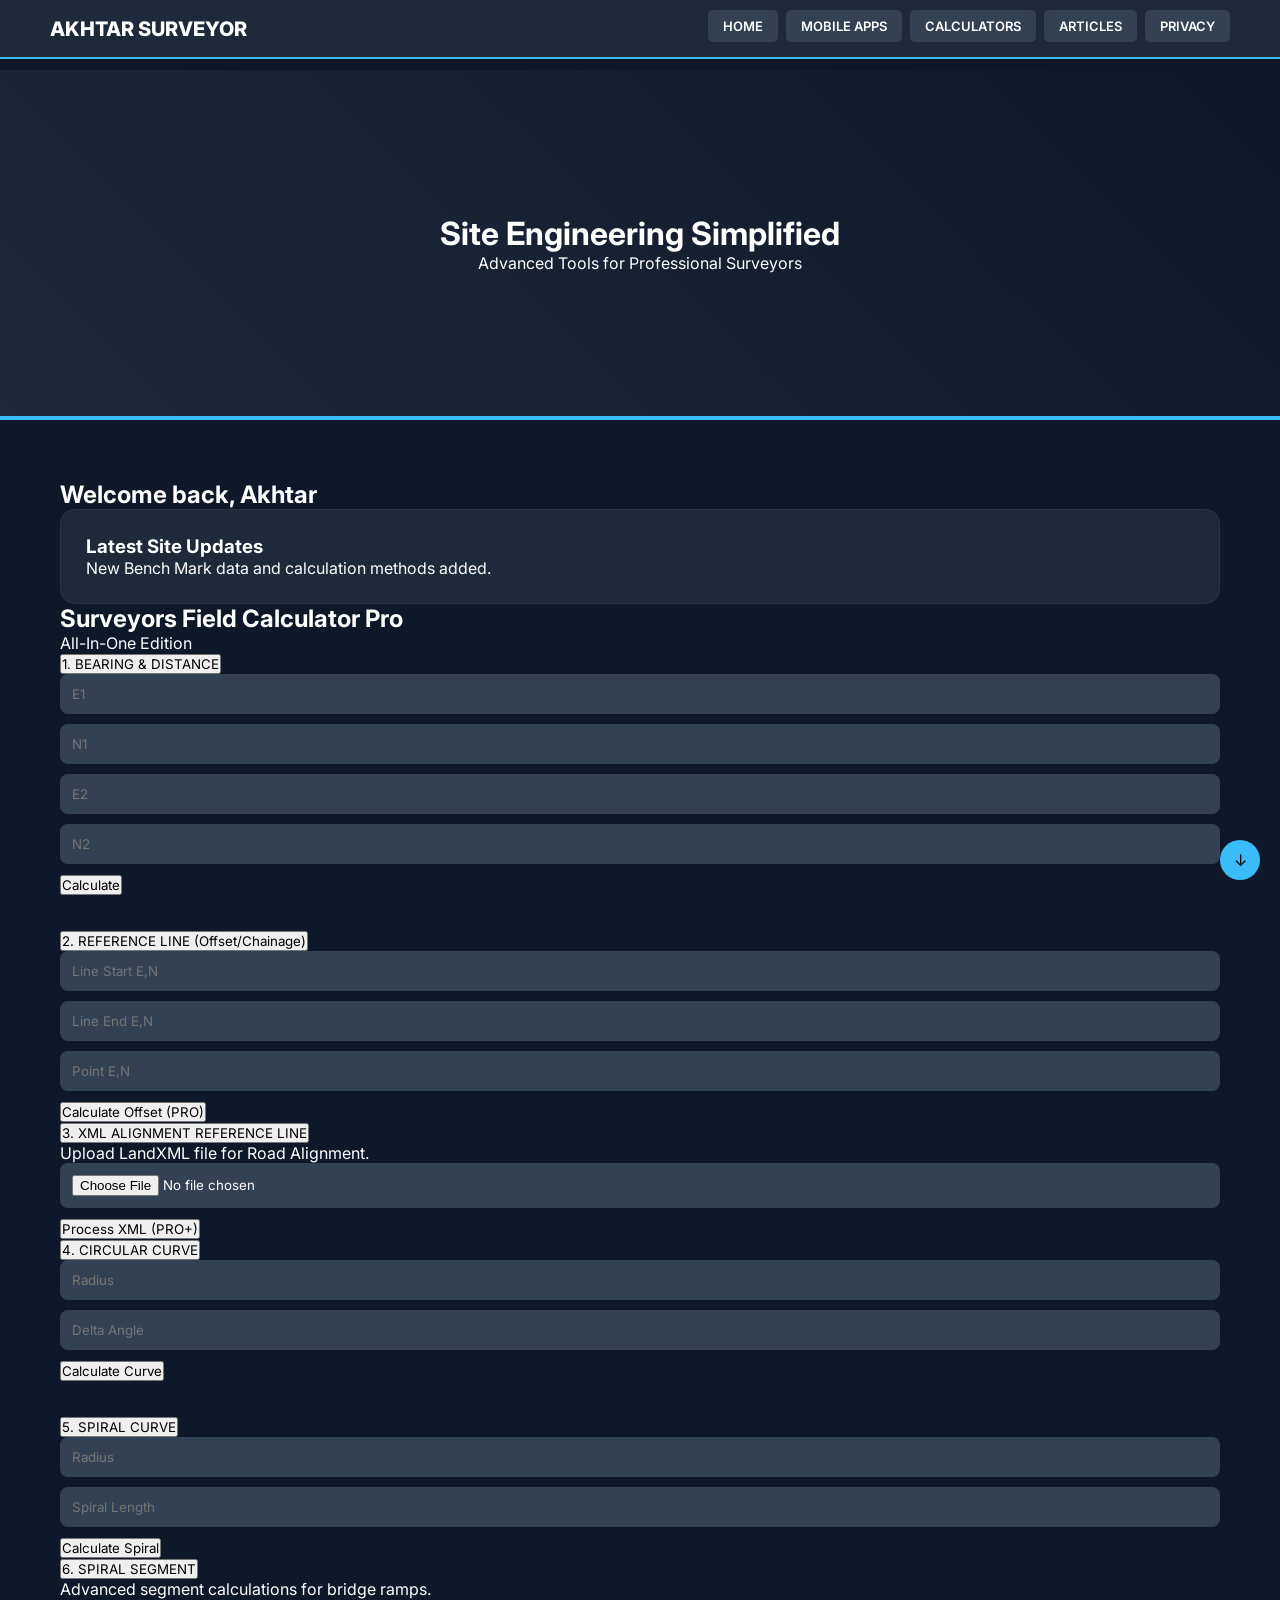
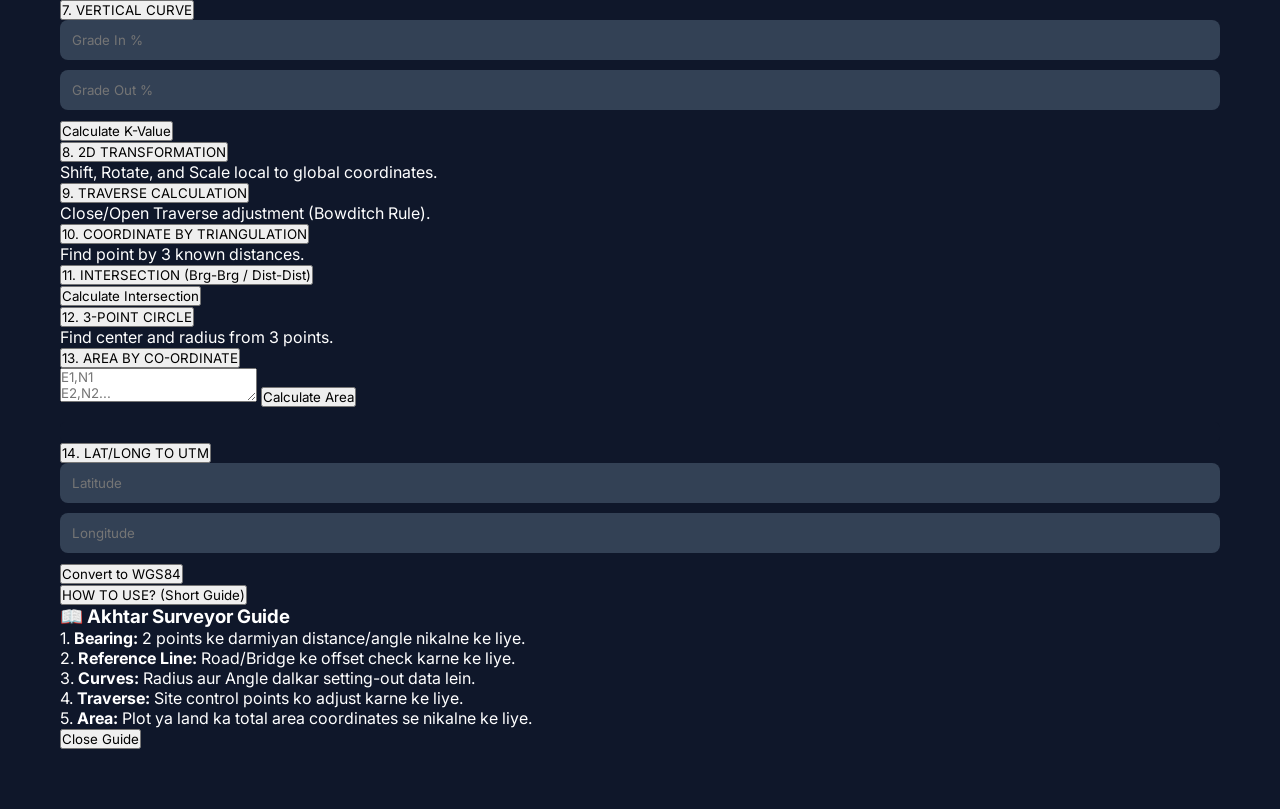
==== index.html @ a1548471 "Update index.html" ====
<!DOCTYPE html>
<html lang="en">
<head>
    <meta charset="UTF-8">
    <meta name="viewport" content="width=device-width, initial-scale=1.0">
    <title>Akhtar Surveyor | Professional Engineering Portal</title>
    <link href="https://fonts.googleapis.com/css2?family=Inter:wght@400;600;800&display=swap" rel="stylesheet">
    <!-- CSS File Link -->
    <link rel="stylesheet" href="style.css">
</head>
<body>

    <header>
        <div class="nav-container">
            <div class="logo">AKHTAR <span>SURVEYOR</span></div>
            <nav>
                <ul class="nav-links">
                    <li><a href="#" onclick="show('home')">HOME</a></li>
                    <li><a href="#" onclick="show('apps')">MOBILE APPS</a></li>
                    <li><a href="#" onclick="show('tools')">CALCULATORS</a></li>
                    <li><a href="#" onclick="show('articles')">ARTICLES</a></li>
                    
                    <li><a href="#" onclick="show('privacy')">PRIVACY</a></li>
                </ul>
            </nav>
            <script>
  atOptions = {
    'key' : 'fa085f009e658d4fed5c43ee4051065b',
    'format' : 'iframe',
    'height' : 250,
    'width' : 300,
    'params' : {}
  };
</script>
<script src="https://www.highperformanceformat.com/fa085f009e658d4fed5c43ee4051065b/invoke.js"></script>


            
        </div>
    </header>

    <!-- TRENDING SLIDER -->
    <div class="hero-slider">
        <div class="slider-content">
            <h1>Site Engineering Simplified</h1>
            <p>Advanced Tools for Professional Surveyors</p>
            <!-- [IDHAR TRENDING ITEMS DALO] -->
        </div>
    </div>

    <div class="container">
        <!-- HOME SECTION -->
        <section id="home" class="section active">
            <div class="title-block"><h2>Welcome back, Akhtar</h2></div>
            <div class="grid">
                <div class="card">
                    <h3>Latest Site Updates</h3>
                    <p>New Bench Mark data and calculation methods added.</p>
                </div>
            </div>
        </section>

        <!-- APPS SECTION -->
        <section id="apps" class="section">
            <div class="title-block"><h2>Professional Android Apps</h2></div>
            <div class="grid">
                <div class="card" style="text-align: center;">
                    <h3>Surveyor Pro App</h3>
                    <p>Offline calculations for site work.</p>
                    <a href="YOUR_APK_LINK_HERE" class="btn btn-download">Download APK v1.0</a>
                </div>
            </div>
        </section>

        <!-- TOOLS SECTION -->
        
        <section id="tools" class="section">
            <div class="title-block"><h2>Calculators</h2></div>
            <div class="grid">
                <div class="card">
                    <h3>RL Calculator</h3>
                    <input type="number" id="bm_input" placeholder="Enter BM RL">
                    <input type="number" id="bs_input" placeholder="Enter BS">
                    <input type="number" id="fs_input" placeholder="Enter FS">
                    <button class="btn btn-primary" onclick="calcRL()">Calculate Now</button>
                    <div id="rl_result" class="result-box"></div>
                </div>
            </div>
        </section>

        <!-- ARTICLES SECTION -->
<div class="mega-survey-pro">
    <div class="pro-header">
        <h2><i class="fas fa-calculator"></i> Surveyors Field Calculator Pro</h2>
        <span class="pro-badge">All-In-One Edition</span>
    </div>

    <!-- 1. BEARING & DISTANCE -->
    <div class="tool-section">
        <button class="accordion">1. BEARING & DISTANCE</button>
        <div class="panel">
            <div class="input-row"><input type="number" id="e1" placeholder="E1"><input type="number" id="n1" placeholder="N1"></div>
            <div class="input-row"><input type="number" id="e2" placeholder="E2"><input type="number" id="n2" placeholder="N2"></div>
            <button class="action-btn" onclick="calcBearing()">Calculate</button>
            <div id="res1" class="result-box"></div>
        </div>
    </div>

    <!-- 2. REFERENCE LINE -->
    <div class="tool-section">
        <button class="accordion">2. REFERENCE LINE (Offset/Chainage)</button>
        <div class="panel">
            <input type="number" placeholder="Line Start E,N"><input type="number" placeholder="Line End E,N">
            <input type="number" placeholder="Point E,N">
            <button class="action-btn pro-btn">Calculate Offset (PRO)</button>
        </div>
    </div>

    <!-- 3. XML ALIGNMENT -->
    <div class="tool-section">
        <button class="accordion">3. XML ALIGNMENT REFERENCE LINE</button>
        <div class="panel">
            <p>Upload LandXML file for Road Alignment.</p>
            <input type="file" accept=".xml">
            <button class="action-btn pro-btn">Process XML (PRO+)</button>
        </div>
    </div>

    <!-- 4. CIRCULAR CURVE -->
    <div class="tool-section">
        <button class="accordion">4. CIRCULAR CURVE</button>
        <div class="panel">
            <input type="number" id="cc_r" placeholder="Radius">
            <input type="number" id="cc_a" placeholder="Delta Angle">
            <button class="action-btn" onclick="calcCircular()">Calculate Curve</button>
            <div id="res4" class="result-box"></div>
        </div>
    </div>

    <!-- 5. SPIRAL CURVE -->
    <div class="tool-section">
        <button class="accordion">5. SPIRAL CURVE</button>
        <div class="panel">
            <input type="number" placeholder="Radius"><input type="number" placeholder="Spiral Length">
            <button class="action-btn pro-btn">Calculate Spiral</button>
        </div>
    </div>

    <!-- 6. SPIRAL SEGMENT -->
    <div class="tool-section">
        <button class="accordion">6. SPIRAL SEGMENT</button>
        <div class="panel"><p>Advanced segment calculations for bridge ramps.</p></div>
    </div>

    <!-- 7. VERTICAL CURVE -->
    <div class="tool-section">
        <button class="accordion">7. VERTICAL CURVE</button>
        <div class="panel">
            <input type="number" placeholder="Grade In %"><input type="number" placeholder="Grade Out %">
            <button class="action-btn" onclick="alert('Vertical profile active')">Calculate K-Value</button>
        </div>
    </div>

    <!-- 8. 2D TRANSFORMATION -->
    <div class="tool-section">
        <button class="accordion">8. 2D TRANSFORMATION</button>
        <div class="panel"><p>Shift, Rotate, and Scale local to global coordinates.</p></div>
    </div>

    <!-- 9. TRAVERSE CALCULATION -->
    <div class="tool-section">
        <button class="accordion">9. TRAVERSE CALCULATION</button>
        <div class="panel"><p>Close/Open Traverse adjustment (Bowditch Rule).</p></div>
    </div>

    <!-- 10. COORDINATE BY TRIANGULATION -->
    <div class="tool-section">
        <button class="accordion">10. COORDINATE BY TRIANGULATION</button>
        <div class="panel"><p>Find point by 3 known distances.</p></div>
    </div>

    <!-- 11. INTERSECTION -->
    <div class="tool-section">
        <button class="accordion">11. INTERSECTION (Brg-Brg / Dist-Dist)</button>
        <div class="panel"><button class="action-btn">Calculate Intersection</button></div>
    </div>

    <!-- 12. 3POINT CIRCLE -->
    <div class="tool-section">
        <button class="accordion">12. 3-POINT CIRCLE</button>
        <div class="panel"><p>Find center and radius from 3 points.</p></div>
    </div>

    <!-- 13. AREA BY CO-ORDINATE -->
    <div class="tool-section">
        <button class="accordion">13. AREA BY CO-ORDINATE</button>
        <div class="panel">
            <textarea id="areaInput" placeholder="E1,N1&#10;E2,N2..."></textarea>
            <button class="action-btn" onclick="calcArea()">Calculate Area</button>
            <div id="res13" class="result-box"></div>
        </div>
    </div>

    <!-- 14. LAT/LONG TO UTM -->
    <div class="tool-section">
        <button class="accordion">14. LAT/LONG TO UTM</button>
        <div class="panel">
            <input type="number" placeholder="Latitude"><input type="number" placeholder="Longitude">
            <button class="action-btn">Convert to WGS84</button>
        </div>
    </div>

    <!-- HOW TO USE BUTTON -->
    <button class="how-to-use-btn" onclick="toggleHelp()"><i class="fas fa-book"></i> HOW TO USE? (Short Guide)</button>
    
    <div id="helpModal" class="modal">
        <div class="modal-content">
            <h3>📖 Akhtar Surveyor Guide</h3>
            <p>1. <b>Bearing:</b> 2 points ke darmiyan distance/angle nikalne ke liye.<br>
               2. <b>Reference Line:</b> Road/Bridge ke offset check karne ke liye.<br>
               3. <b>Curves:</b> Radius aur Angle dalkar setting-out data lein.<br>
               4. <b>Traverse:</b> Site control points ko adjust karne ke liye.<br>
               5. <b>Area:</b> Plot ya land ka total area coordinates se nikalne ke liye.</p>
            <button class="close-btn" onclick="toggleHelp()">Close Guide</button>
        </div>
    </div>
</div>
        
        <section id="articles" class="section">
            <div class="title-block"><h2>Engineering Articles</h2></div>
            <article class="article-content">
                <h3>[ARTICLE TITLE IDHAR LIKHO]</h3>
                <img src="site-image.jpg" class="article-image" alt="Surveying">
                <p>Aapka technical article yahan shuru hota hai...</p>
            </article>
        </section>

        <!-- PRIVACY SECTION -->
        <section id="privacy" class="section">
            <div class="title-block"><h2>Privacy & Terms</h2></div>
            <div class="card"><p>Hamari privacy policy aur terms...</p></div>
        </section>
    </div>

    <div class="scroll-down" onclick="window.scrollTo({top: document.body.scrollHeight, behavior: 'smooth'})">↓</div>

    <!-- JavaScript File Link -->
    <script src="script.js"></script>
</body>
</html>
---- style.css ----
:root {
    --primary: #38bdf8;
    --bg-dark: #0f172a;
    --card-bg: #1e293b;
    --accent: #22c55e;
}

* { margin: 0; padding: 0; box-sizing: border-box; font-family: 'Inter', sans-serif; }
body { background-color: var(--bg-dark); color: white; overflow-x: hidden; }

/* --- IS HISSE KO DELETE KARKE NAYA DALEN --- */
header {
    background: #1e293b;
    position: fixed;
    top: 0;
    width: 100%;
    z-index: 1000;
    border-bottom: 2px solid var(--primary);
}

.nav-container {
    max-width: 1200px;
    margin: auto;
    padding: 10px;
    display: flex;  
    flex-direction: column;
    align-items: center;
}

.logo {
    font-size: 20px;
    font-weight: 800;
    margin-bottom: 10px;
}

.nav-links {
    display: flex;flex-wrap: wrap;
    list-style: none;
    gap: 8px;
    overflow-x: auto;
    width: 100%;
    padding-bottom: 5px;
    justify-content: flex-start;
    -webkit-overflow-scrolling: touch;
}

.nav-links::-webkit-scrollbar {
    display: none;
}

.nav-links li {
    flex-shrink: 0;
}

.nav-links a {
    color: white;
    text-decoration: none;
    font-size: 13px;
    font-weight: 600;
    background: #334155;
    padding: 8px 15px;
    border-radius: 5px;
    display: block;
    white-space: nowrap;
}

@media (min-width: 768px) {
    .nav-container {
        flex-direction: row;
        justify-content: space-between;
    }
    .logo {
        margin-bottom: 0;
    }
    .nav-links {
        width: auto;
        justify-content: flex-end;
    }
}

.hero-slider {
    margin-top: 70px; height: 350px; background: linear-gradient(45deg, #1e293b, #0f172a);
    display: flex; align-items: center; justify-content: center; text-align: center;
    border-bottom: 4px solid var(--primary);
}

.container { max-width: 1200px; margin: 40px auto; padding: 20px; }
.section { display: none; animation: fadeIn 0.4s ease; }
.section.active { display: block; }
@keyframes fadeIn { from { opacity: 0; } to { opacity: 1; } }

.grid { display: grid; grid-template-columns: repeat(auto-fit, minmax(300px, 1fr)); gap: 20px; }
.card { background: var(--card-bg); border-radius: 15px; padding: 25px; border: 1px solid rgba(255,255,255,0.05); }

input { width: 100%; padding: 12px; margin-bottom: 10px; border-radius: 8px; border: none; background: #334155; color: white; }
.btn { display: inline-block; padding: 12px 25px; border-radius: 8px; text-decoration: none; font-weight: 600; cursor: pointer; width: 100%; border: none; }
.btn-primary { background: var(--primary); color: #0f172a; }
.btn-download { background: var(--accent); color: white; }

.article-content { background: var(--card-bg); padding: 20px; border-radius: 15px; }
.article-image { width: 100%; border-radius: 10px; margin: 15px 0; }
.result-box { margin-top: 15px; padding: 10px; background: #0f172a; border-radius: 5px; color: var(--primary); font-weight: bold; }
.scroll-down { position: fixed; bottom: 20px; right: 20px; background: var(--primary); color: black; width: 40px; height: 40px; border-radius: 50%; display: flex; align-items: center; justify-content: center; cursor: pointer; }
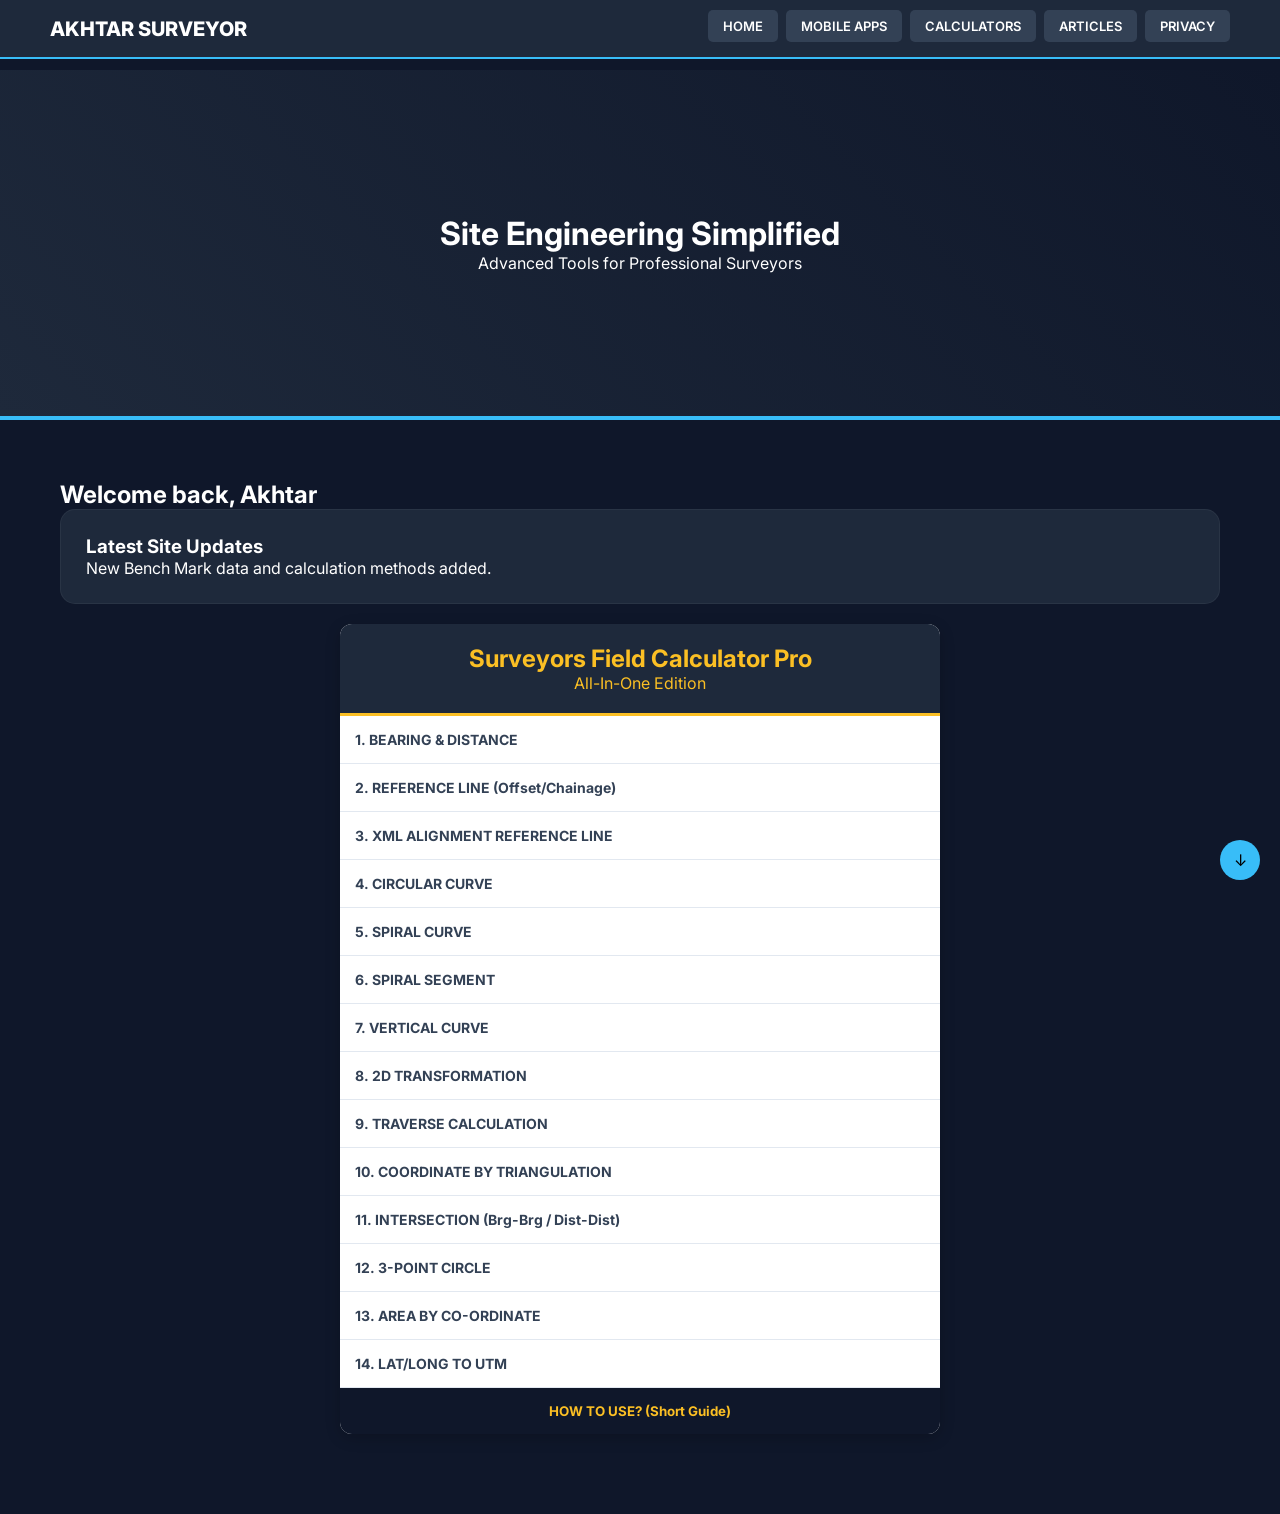
==== commit b237bc48: "Update index.html" ====
--- a/index.html
+++ b/index.html
@@ -164,33 +164,66 @@
     <!-- 8. 2D TRANSFORMATION -->
     <div class="tool-section">
         <button class="accordion">8. 2D TRANSFORMATION</button>
-        <div class="panel"><p>Shift, Rotate, and Scale local to global coordinates.</p></div>
+        <div class="panel">
+            <p style="font-size:12px; color:gray;">Shift, Rotate, and Scale local coordinates to Project Grid.</p>
+            <div class="input-row">
+                <input type="number" id="transE" placeholder="Shift Easting">
+                <input type="number" id="transN" placeholder="Shift Northing">
+            </div>
+            <button class="action-btn pro-btn" onclick="calc2DTrans()">Apply Transformation</button>
+            <div id="res8" class="result-box"></div>
+        </div>
     </div>
 
     <!-- 9. TRAVERSE CALCULATION -->
     <div class="tool-section">
         <button class="accordion">9. TRAVERSE CALCULATION</button>
-        <div class="panel"><p>Close/Open Traverse adjustment (Bowditch Rule).</p></div>
+        <div class="panel">
+            <p style="font-size:12px; color:gray;">Adjustment of Close/Open Traverse (Bowditch Method).</p>
+            <input type="number" id="linearError" placeholder="Linear Misclosure (m)">
+            <button class="action-btn pro-btn" onclick="calcTraverse()">Adjust Traverse</button>
+            <div id="res9" class="result-box"></div>
+        </div>
     </div>
 
     <!-- 10. COORDINATE BY TRIANGULATION -->
     <div class="tool-section">
         <button class="accordion">10. COORDINATE BY TRIANGULATION</button>
-        <div class="panel"><p>Find point by 3 known distances.</p></div>
+        <div class="panel">
+            <p style="font-size:12px; color:gray;">Find unknown point coordinates using 3 distances.</p>
+            <div class="input-row">
+                <input type="number" placeholder="Dist to P1">
+                <input type="number" placeholder="Dist to P2">
+            </div>
+            <button class="action-btn pro-btn" onclick="calcTriangulation()">Calculate Point</button>
+            <div id="res10" class="result-box"></div>
+        </div>
     </div>
 
     <!-- 11. INTERSECTION -->
     <div class="tool-section">
         <button class="accordion">11. INTERSECTION (Brg-Brg / Dist-Dist)</button>
-        <div class="panel"><button class="action-btn">Calculate Intersection</button></div>
-    </div>
-
-    <!-- 12. 3POINT CIRCLE -->
+        <div class="panel">
+            <p style="font-size:12px; color:gray;">Find point where two lines or distances meet.</p>
+            <select id="intMode">
+                <option value="brg">Bearing - Bearing</option>
+                <option value="dist">Distance - Distance</option>
+            </select>
+            <button class="action-btn pro-btn" onclick="calcIntersection()">Find Intersection</button>
+            <div id="res11" class="result-box"></div>
+        </div>
+    </div>
+
+    <!-- 12. 3-POINT CIRCLE -->
     <div class="tool-section">
         <button class="accordion">12. 3-POINT CIRCLE</button>
-        <div class="panel"><p>Find center and radius from 3 points.</p></div>
-    </div>
-
+        <div class="panel">
+            <p style="font-size:12px; color:gray;">Find Center and Radius using 3 known points.</p>
+            <textarea placeholder="Point 1: E,N&#10;Point 2: E,N&#10;Point 3: E,N"></textarea>
+            <button class="action-btn pro-btn" onclick="calc3PointCircle()">Get Circle Data</button>
+            <div id="res12" class="result-box"></div>
+        </div>
+    </div>
     <!-- 13. AREA BY CO-ORDINATE -->
     <div class="tool-section">
         <button class="accordion">13. AREA BY CO-ORDINATE</button>
--- a/style.css
+++ b/style.css
@@ -100,4 +100,19 @@
 .article-content { background: var(--card-bg); padding: 20px; border-radius: 15px; }
 .article-image { width: 100%; border-radius: 10px; margin: 15px 0; }
 .result-box { margin-top: 15px; padding: 10px; background: #0f172a; border-radius: 5px; color: var(--primary); font-weight: bold; }
-.scroll-down { position: fixed; bottom: 20px; right: 20px; background: var(--primary); color: black; width: 40px; height: 40px; border-radius: 50%; display: flex; align-items: center; justify-content: center; cursor: pointer; }
+.scroll-down { position: fixed; bottom: 20px; right: 20px; background: var(--primary); color: black; width: 40px; height: 40px; border-radius: 50%; display: flex; align-items: center; justify-content: center; cursor: pointer;
+             }
+
+
+.mega-survey-pro { max-width: 600px; margin: 20px auto; background: #f8fafc; border-radius: 12px; overflow: hidden; box-shadow: 0 4px 15px rgba(0,0,0,0.2); }
+.pro-header { background: #1e293b; color: #fbbf24; text-align: center; padding: 20px; border-bottom: 3px solid #fbbf24; }
+.accordion { background: #ffffff; color: #334155; cursor: pointer; padding: 15px; width: 100%; text-align: left; border: none; border-bottom: 1px solid #e2e8f0; font-weight: 700; transition: 0.3s; font-size: 14px; }
+.accordion:hover { background: #f1f5f9; color: #2563eb; }
+.panel { display: none; padding: 15px; background: white; border-bottom: 1px solid #e2e8f0; }
+.input-row { display: flex; gap: 10px; margin-bottom: 10px; }
+input, textarea { width: 100%; padding: 10px; border: 1px solid #cbd5e1; border-radius: 6px; }
+.action-btn { width: 100%; padding: 12px; background: #059669; color: white; border: none; border-radius: 6px; cursor: pointer; font-weight: bold; margin-top: 10px; }
+.pro-btn { background: #2563eb; }
+.how-to-use-btn { width: 100%; background: #0f172a; color: #fbbf24; padding: 15px; border: none; font-weight: bold; cursor: pointer; }
+.modal { display: none; position: fixed; z-index: 1000; left: 0; top: 0; width: 100%; height: 100%; background: rgba(0,0,0,0.8); }
+.modal-content { background: white; width: 85%; margin: 20% auto; padding: 20px; border-radius: 10px; line-height: 1.6; }
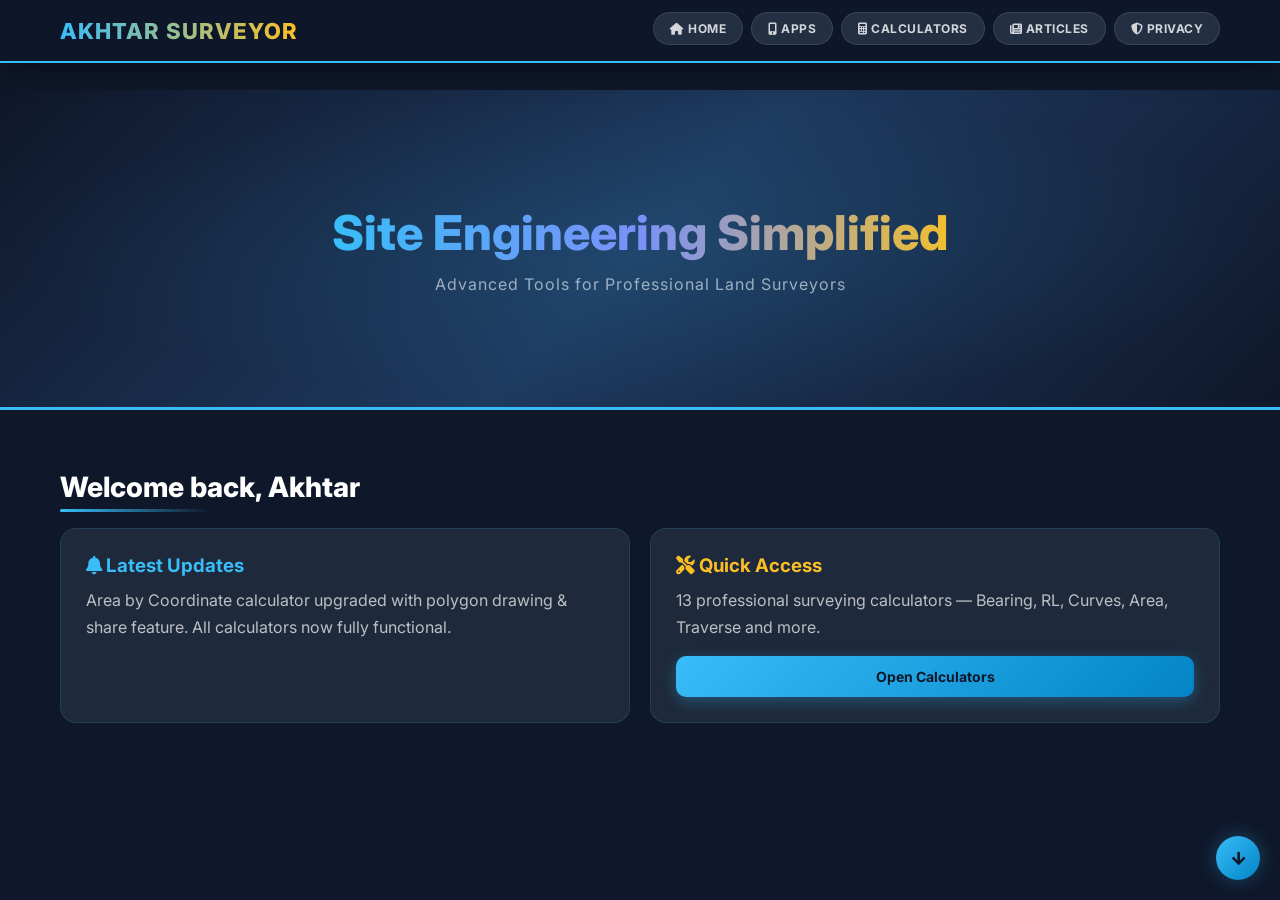
==== commit dc8ee18d: "Enhance website with professional design and advanced surveying calculators Introduce a complete red" ====
--- a/index.html
+++ b/index.html
@@ -4,58 +4,48 @@
     <meta charset="UTF-8">
     <meta name="viewport" content="width=device-width, initial-scale=1.0">
     <title>Akhtar Surveyor | Professional Engineering Portal</title>
-    <link href="https://fonts.googleapis.com/css2?family=Inter:wght@400;600;800&display=swap" rel="stylesheet">
-    <!-- CSS File Link -->
+    <link href="https://fonts.googleapis.com/css2?family=Inter:wght@400;600;700;800&display=swap" rel="stylesheet">
+    <link rel="stylesheet" href="https://cdnjs.cloudflare.com/ajax/libs/font-awesome/6.5.0/css/all.min.css">
     <link rel="stylesheet" href="style.css">
 </head>
 <body>
 
     <header>
         <div class="nav-container">
-            <div class="logo">AKHTAR <span>SURVEYOR</span></div>
+            <div class="logo">AKHTAR <span style="-webkit-text-fill-color: inherit; color: inherit;">SURVEYOR</span></div>
             <nav>
                 <ul class="nav-links">
-                    <li><a href="#" onclick="show('home')">HOME</a></li>
-                    <li><a href="#" onclick="show('apps')">MOBILE APPS</a></li>
-                    <li><a href="#" onclick="show('tools')">CALCULATORS</a></li>
-                    <li><a href="#" onclick="show('articles')">ARTICLES</a></li>
-                    
-                    <li><a href="#" onclick="show('privacy')">PRIVACY</a></li>
+                    <li><a href="#" onclick="show('home')"><i class="fas fa-home"></i> HOME</a></li>
+                    <li><a href="#" onclick="show('apps')"><i class="fas fa-mobile-alt"></i> APPS</a></li>
+                    <li><a href="#" onclick="show('tools')"><i class="fas fa-calculator"></i> CALCULATORS</a></li>
+                    <li><a href="#" onclick="show('articles')"><i class="fas fa-newspaper"></i> ARTICLES</a></li>
+                    <li><a href="#" onclick="show('privacy')"><i class="fas fa-shield-alt"></i> PRIVACY</a></li>
                 </ul>
             </nav>
-            <script>
-  atOptions = {
-    'key' : 'fa085f009e658d4fed5c43ee4051065b',
-    'format' : 'iframe',
-    'height' : 250,
-    'width' : 300,
-    'params' : {}
-  };
-</script>
-<script src="https://www.highperformanceformat.com/fa085f009e658d4fed5c43ee4051065b/invoke.js"></script>
-
-
-            
         </div>
     </header>
 
-    <!-- TRENDING SLIDER -->
     <div class="hero-slider">
         <div class="slider-content">
             <h1>Site Engineering Simplified</h1>
-            <p>Advanced Tools for Professional Surveyors</p>
-            <!-- [IDHAR TRENDING ITEMS DALO] -->
+            <p>Advanced Tools for Professional Land Surveyors</p>
         </div>
     </div>
 
     <div class="container">
+
         <!-- HOME SECTION -->
         <section id="home" class="section active">
             <div class="title-block"><h2>Welcome back, Akhtar</h2></div>
             <div class="grid">
                 <div class="card">
-                    <h3>Latest Site Updates</h3>
-                    <p>New Bench Mark data and calculation methods added.</p>
+                    <h3 style="color: var(--primary); margin-bottom: 10px;"><i class="fas fa-bell"></i> Latest Updates</h3>
+                    <p style="color: rgba(255,255,255,0.7); line-height: 1.7;">Area by Coordinate calculator upgraded with polygon drawing & share feature. All calculators now fully functional.</p>
+                </div>
+                <div class="card">
+                    <h3 style="color: var(--gold); margin-bottom: 10px;"><i class="fas fa-tools"></i> Quick Access</h3>
+                    <p style="color: rgba(255,255,255,0.7); line-height: 1.7;">13 professional surveying calculators — Bearing, RL, Curves, Area, Traverse and more.</p>
+                    <button class="btn btn-primary" style="margin-top:15px;" onclick="show('tools')">Open Calculators</button>
                 </div>
             </div>
         </section>
@@ -64,220 +54,363 @@
         <section id="apps" class="section">
             <div class="title-block"><h2>Professional Android Apps</h2></div>
             <div class="grid">
-                <div class="card" style="text-align: center;">
-                    <h3>Surveyor Pro App</h3>
-                    <p>Offline calculations for site work.</p>
-                    <a href="YOUR_APK_LINK_HERE" class="btn btn-download">Download APK v1.0</a>
+                <div class="app-card">
+                    <i class="fas fa-mobile-alt" style="font-size: 48px; color: var(--primary); margin-bottom: 15px; display: block;"></i>
+                    <h3 style="color: var(--gold); margin-bottom: 10px;">Surveyor Pro App</h3>
+                    <p style="color: rgba(255,255,255,0.6); margin-bottom: 20px;">Offline calculations for field work — no internet needed on site.</p>
+                    <a href="#" class="btn btn-download"><i class="fas fa-download"></i> Download APK v1.0</a>
+                </div>
+                <div class="app-card">
+                    <i class="fas fa-map-marked-alt" style="font-size: 48px; color: var(--accent); margin-bottom: 15px; display: block;"></i>
+                    <h3 style="color: var(--gold); margin-bottom: 10px;">Surveyor Pro v2</h3>
+                    <p style="color: rgba(255,255,255,0.6); margin-bottom: 20px;">Advanced edition with XML support and coordinate export.</p>
+                    <a href="#" class="btn btn-download"><i class="fas fa-download"></i> Download APK v2.0</a>
                 </div>
             </div>
         </section>
 
         <!-- TOOLS SECTION -->
-        
         <section id="tools" class="section">
             <div class="title-block"><h2>Calculators</h2></div>
-            <div class="grid">
+
+            <!-- RL CALCULATOR CARD -->
+            <div class="grid" style="margin-bottom: 30px;">
                 <div class="card">
-                    <h3>RL Calculator</h3>
-                    <input type="number" id="bm_input" placeholder="Enter BM RL">
-                    <input type="number" id="bs_input" placeholder="Enter BS">
-                    <input type="number" id="fs_input" placeholder="Enter FS">
-                    <button class="btn btn-primary" onclick="calcRL()">Calculate Now</button>
-                    <div id="rl_result" class="result-box"></div>
+                    <h3 style="color: var(--primary); margin-bottom: 15px;"><i class="fas fa-level-up-alt"></i> RL Calculator</h3>
+                    <p class="hint" style="font-size:12px; color:rgba(255,255,255,0.4); border-left: 2px solid var(--primary); padding-left: 8px; margin-bottom:15px;">Height of Instrument Method</p>
+                    <input type="number" id="bm_input" placeholder="Bench Mark RL (m)">
+                    <input type="number" id="bs_input" placeholder="Back Sight (BS)">
+                    <input type="number" id="fs_input" placeholder="Fore Sight (FS)">
+                    <button class="btn btn-primary" onclick="calcRL()"><i class="fas fa-calculator"></i> Calculate RL</button>
+                    <div id="rl_result" class="result-box" style="display:none;"></div>
+                </div>
+            </div>
+
+            <!-- MEGA CALCULATOR SUITE -->
+            <div class="mega-survey-pro">
+                <div class="pro-header">
+                    <h2><i class="fas fa-drafting-compass"></i> Surveyors Field Calculator Pro</h2>
+                    <div><span class="pro-badge">ALL-IN-ONE EDITION</span></div>
+                </div>
+
+                <!-- 1. BEARING & DISTANCE -->
+                <div class="tool-section">
+                    <button class="accordion">
+                        <span class="accordion-num">1</span>
+                        BEARING &amp; DISTANCE
+                        <span class="accordion-arrow">▼</span>
+                    </button>
+                    <div class="panel">
+                        <p class="hint">Do points ka bearing aur distance nikalein</p>
+                        <div class="input-row">
+                            <input type="number" id="e1" placeholder="E1 (Easting)">
+                            <input type="number" id="n1" placeholder="N1 (Northing)">
+                        </div>
+                        <div class="input-row">
+                            <input type="number" id="e2" placeholder="E2 (Easting)">
+                            <input type="number" id="n2" placeholder="N2 (Northing)">
+                        </div>
+                        <button class="action-btn" onclick="calcBearing()"><i class="fas fa-compass"></i> Calculate Bearing & Distance</button>
+                        <div id="res1" class="tool-result"></div>
+                    </div>
+                </div>
+
+                <!-- 2. REFERENCE LINE -->
+                <div class="tool-section">
+                    <button class="accordion">
+                        <span class="accordion-num">2</span>
+                        REFERENCE LINE (Offset/Chainage)
+                        <span class="accordion-arrow">▼</span>
+                    </button>
+                    <div class="panel">
+                        <p class="hint">Road ya Line se kisi point ka offset aur chainage</p>
+                        <div class="input-row">
+                            <input type="number" id="rl_e1" placeholder="Line Start E">
+                            <input type="number" id="rl_n1" placeholder="Line Start N">
+                        </div>
+                        <div class="input-row">
+                            <input type="number" id="rl_e2" placeholder="Line End E">
+                            <input type="number" id="rl_n2" placeholder="Line End N">
+                        </div>
+                        <div class="input-row">
+                            <input type="number" id="rl_pe" placeholder="Point E">
+                            <input type="number" id="rl_pn" placeholder="Point N">
+                        </div>
+                        <button class="action-btn" onclick="calcRefLine()"><i class="fas fa-ruler"></i> Calculate Offset</button>
+                        <div id="res2" class="tool-result"></div>
+                    </div>
+                </div>
+
+                <!-- 3. XML ALIGNMENT -->
+                <div class="tool-section">
+                    <button class="accordion">
+                        <span class="accordion-num">3</span>
+                        XML ALIGNMENT REFERENCE LINE
+                        <span class="accordion-arrow">▼</span>
+                    </button>
+                    <div class="panel">
+                        <p class="hint">Upload LandXML file for Road Alignment</p>
+                        <input type="file" accept=".xml" style="color: rgba(255,255,255,0.6);">
+                        <button class="action-btn pro-btn" style="margin-top:10px;"><i class="fas fa-file-code"></i> Process XML (PRO+)</button>
+                    </div>
+                </div>
+
+                <!-- 4. CIRCULAR CURVE -->
+                <div class="tool-section">
+                    <button class="accordion">
+                        <span class="accordion-num">4</span>
+                        CIRCULAR CURVE
+                        <span class="accordion-arrow">▼</span>
+                    </button>
+                    <div class="panel">
+                        <p class="hint">Radius aur Delta angle dal kar curve elements nikalein</p>
+                        <input type="number" id="cc_r" placeholder="Radius (R) in meters">
+                        <input type="number" id="cc_a" placeholder="Delta Angle (Δ) in degrees">
+                        <button class="action-btn" onclick="calcCircular()"><i class="fas fa-circle-notch"></i> Calculate Curve</button>
+                        <div id="res4" class="tool-result"></div>
+                    </div>
+                </div>
+
+                <!-- 5. SPIRAL CURVE -->
+                <div class="tool-section">
+                    <button class="accordion">
+                        <span class="accordion-num">5</span>
+                        SPIRAL CURVE
+                        <span class="accordion-arrow">▼</span>
+                    </button>
+                    <div class="panel">
+                        <p class="hint">Transition curve elements</p>
+                        <input type="number" id="sp_r" placeholder="Radius (R) in meters">
+                        <input type="number" id="sp_ls" placeholder="Spiral Length (Ls) in meters">
+                        <button class="action-btn" onclick="calcSpiral()"><i class="fas fa-wave-square"></i> Calculate Spiral</button>
+                        <div id="res5" class="tool-result"></div>
+                    </div>
+                </div>
+
+                <!-- 6. VERTICAL CURVE -->
+                <div class="tool-section">
+                    <button class="accordion">
+                        <span class="accordion-num">6</span>
+                        VERTICAL CURVE
+                        <span class="accordion-arrow">▼</span>
+                    </button>
+                    <div class="panel">
+                        <p class="hint">Grade in/out aur length dal kar K-value nikalein</p>
+                        <input type="number" id="vc_g1" placeholder="Grade In (G1) %">
+                        <input type="number" id="vc_g2" placeholder="Grade Out (G2) %">
+                        <input type="number" id="vc_l" placeholder="Curve Length (L) in meters">
+                        <button class="action-btn" onclick="calcVerticalCurve()"><i class="fas fa-chart-line"></i> Calculate K-Value</button>
+                        <div id="res6" class="tool-result"></div>
+                    </div>
+                </div>
+
+                <!-- 7. 2D TRANSFORMATION -->
+                <div class="tool-section">
+                    <button class="accordion">
+                        <span class="accordion-num">7</span>
+                        2D TRANSFORMATION
+                        <span class="accordion-arrow">▼</span>
+                    </button>
+                    <div class="panel">
+                        <p class="hint">Local coordinates ko Grid system mein convert karein</p>
+                        <div class="input-row">
+                            <input type="number" id="transE" placeholder="Shift Easting (dE)">
+                            <input type="number" id="transN" placeholder="Shift Northing (dN)">
+                        </div>
+                        <input type="number" id="transRot" placeholder="Rotation Angle (degrees)">
+                        <input type="number" id="transScale" placeholder="Scale Factor (e.g. 1.0)">
+                        <button class="action-btn" onclick="calc2DTrans()"><i class="fas fa-arrows-alt"></i> Apply Transformation</button>
+                        <div id="res7" class="tool-result"></div>
+                    </div>
+                </div>
+
+                <!-- 8. TRAVERSE CALCULATION -->
+                <div class="tool-section">
+                    <button class="accordion">
+                        <span class="accordion-num">8</span>
+                        TRAVERSE CALCULATION
+                        <span class="accordion-arrow">▼</span>
+                    </button>
+                    <div class="panel">
+                        <p class="hint">Bowditch Method se traverse adjust karein</p>
+                        <input type="number" id="trav_dist" placeholder="Total Traverse Length (m)">
+                        <input type="number" id="trav_err" placeholder="Linear Misclosure (m)">
+                        <button class="action-btn" onclick="calcTraverse()"><i class="fas fa-route"></i> Adjust Traverse</button>
+                        <div id="res8" class="tool-result"></div>
+                    </div>
+                </div>
+
+                <!-- 9. COORDINATE BY TRIANGULATION -->
+                <div class="tool-section">
+                    <button class="accordion">
+                        <span class="accordion-num">9</span>
+                        COORDINATE BY TRILATERATION
+                        <span class="accordion-arrow">▼</span>
+                    </button>
+                    <div class="panel">
+                        <p class="hint">3 known points aur distances se unknown point find karein</p>
+                        <div class="input-row">
+                            <input type="number" id="tri_e1" placeholder="P1 Easting">
+                            <input type="number" id="tri_n1" placeholder="P1 Northing">
+                        </div>
+                        <input type="number" id="tri_d1" placeholder="Distance to P1 (m)">
+                        <div class="input-row">
+                            <input type="number" id="tri_e2" placeholder="P2 Easting">
+                            <input type="number" id="tri_n2" placeholder="P2 Northing">
+                        </div>
+                        <input type="number" id="tri_d2" placeholder="Distance to P2 (m)">
+                        <button class="action-btn" onclick="calcTrilateration()"><i class="fas fa-draw-polygon"></i> Find Point</button>
+                        <div id="res9" class="tool-result"></div>
+                    </div>
+                </div>
+
+                <!-- 10. INTERSECTION -->
+                <div class="tool-section">
+                    <button class="accordion">
+                        <span class="accordion-num">10</span>
+                        INTERSECTION (Brg–Brg)
+                        <span class="accordion-arrow">▼</span>
+                    </button>
+                    <div class="panel">
+                        <p class="hint">Do known points aur bearings se intersection point nikalein</p>
+                        <div class="input-row">
+                            <input type="number" id="int_e1" placeholder="P1 Easting">
+                            <input type="number" id="int_n1" placeholder="P1 Northing">
+                        </div>
+                        <input type="number" id="int_b1" placeholder="Bearing from P1 (decimal degrees)">
+                        <div class="input-row">
+                            <input type="number" id="int_e2" placeholder="P2 Easting">
+                            <input type="number" id="int_n2" placeholder="P2 Northing">
+                        </div>
+                        <input type="number" id="int_b2" placeholder="Bearing from P2 (decimal degrees)">
+                        <button class="action-btn" onclick="calcIntersection()"><i class="fas fa-crosshairs"></i> Find Intersection</button>
+                        <div id="res10" class="tool-result"></div>
+                    </div>
+                </div>
+
+                <!-- 11. 3-POINT CIRCLE -->
+                <div class="tool-section">
+                    <button class="accordion">
+                        <span class="accordion-num">11</span>
+                        3-POINT CIRCLE
+                        <span class="accordion-arrow">▼</span>
+                    </button>
+                    <div class="panel">
+                        <p class="hint">3 known points se circle ka center aur radius nikalein</p>
+                        <div class="input-row">
+                            <input type="number" id="cir_e1" placeholder="P1 E">
+                            <input type="number" id="cir_n1" placeholder="P1 N">
+                        </div>
+                        <div class="input-row">
+                            <input type="number" id="cir_e2" placeholder="P2 E">
+                            <input type="number" id="cir_n2" placeholder="P2 N">
+                        </div>
+                        <div class="input-row">
+                            <input type="number" id="cir_e3" placeholder="P3 E">
+                            <input type="number" id="cir_n3" placeholder="P3 N">
+                        </div>
+                        <button class="action-btn" onclick="calc3PointCircle()"><i class="fas fa-circle"></i> Get Circle Data</button>
+                        <div id="res11" class="tool-result"></div>
+                    </div>
+                </div>
+
+                <!-- 12. LAT/LONG TO UTM -->
+                <div class="tool-section">
+                    <button class="accordion">
+                        <span class="accordion-num">12</span>
+                        LAT/LONG TO UTM
+                        <span class="accordion-arrow">▼</span>
+                    </button>
+                    <div class="panel">
+                        <p class="hint">WGS84 Lat/Long ko UTM mein convert karein</p>
+                        <input type="number" id="lat_val" placeholder="Latitude (e.g. 33.7294)" step="any">
+                        <input type="number" id="lon_val" placeholder="Longitude (e.g. 73.0931)" step="any">
+                        <button class="action-btn" onclick="calcLatLonToUTM()"><i class="fas fa-globe"></i> Convert to UTM</button>
+                        <div id="res12" class="tool-result"></div>
+                    </div>
+                </div>
+
+                <!-- 13. AREA BY CO-ORDINATE -->
+                <div class="tool-section">
+                    <button class="accordion">
+                        <span class="accordion-num">13</span>
+                        AREA BY CO-ORDINATE
+                        <span class="accordion-arrow">▼</span>
+                    </button>
+                    <div class="panel">
+                        <p class="hint">Har line mein E,N likhein — e.g. 100,200 (Enter daba kar agla point)</p>
+                        <textarea id="areaInput" placeholder="100,200&#10;150,250&#10;200,200&#10;150,150"></textarea>
+                        <button class="action-btn" onclick="calcArea()"><i class="fas fa-vector-square"></i> Calculate Area & Draw</button>
+
+                        <!-- Canvas Drawing -->
+                        <div class="canvas-container" id="canvasContainer">
+                            <canvas id="areaCanvas"></canvas>
+                        </div>
+
+                        <!-- Result -->
+                        <div id="res13" class="tool-result"></div>
+
+                        <!-- Share Buttons -->
+                        <div class="share-row" id="shareRow">
+                            <button class="share-btn copy" onclick="copyAreaResult()">
+                                <i class="fas fa-copy"></i> Copy Result
+                            </button>
+                            <button class="share-btn whatsapp" onclick="shareOnWhatsApp()">
+                                <i class="fab fa-whatsapp"></i> WhatsApp
+                            </button>
+                        </div>
+                    </div>
+                </div>
+
+                <!-- HOW TO USE -->
+                <button class="how-to-use-btn" onclick="toggleHelp()">
+                    <i class="fas fa-book-open"></i> HOW TO USE? (Quick Guide)
+                </button>
+
+                <div id="helpModal" class="modal">
+                    <div class="modal-content">
+                        <h3><i class="fas fa-book-open"></i> Akhtar Surveyor — Quick Guide</h3>
+                        <p>
+                            <b>1. Bearing & Distance:</b> Do points ke E,N dalein → bearing (DMS) aur distance milega.<br>
+                            <b>2. Reference Line:</b> Line start/end aur point ke E,N dalein → offset/chainage milega.<br>
+                            <b>4. Circular Curve:</b> Radius aur Delta angle dalein → T, L, E, M, LC milega.<br>
+                            <b>6. Vertical Curve:</b> Grade in/out aur length dalein → K-value milega.<br>
+                            <b>8. Traverse:</b> Total length aur misclosure dalein → accuracy ratio milega.<br>
+                            <b>13. Area:</b> Har line mein E,N likhein → polygon draw hoga + area Marla/Kanal/Acre mein milega → Share bhi kar saktey hain!
+                        </p>
+                        <button class="close-btn" onclick="toggleHelp()">Close Guide</button>
+                    </div>
                 </div>
             </div>
         </section>
 
         <!-- ARTICLES SECTION -->
-<div class="mega-survey-pro">
-    <div class="pro-header">
-        <h2><i class="fas fa-calculator"></i> Surveyors Field Calculator Pro</h2>
-        <span class="pro-badge">All-In-One Edition</span>
-    </div>
-
-    <!-- 1. BEARING & DISTANCE -->
-    <div class="tool-section">
-        <button class="accordion">1. BEARING & DISTANCE</button>
-        <div class="panel">
-            <div class="input-row"><input type="number" id="e1" placeholder="E1"><input type="number" id="n1" placeholder="N1"></div>
-            <div class="input-row"><input type="number" id="e2" placeholder="E2"><input type="number" id="n2" placeholder="N2"></div>
-            <button class="action-btn" onclick="calcBearing()">Calculate</button>
-            <div id="res1" class="result-box"></div>
-        </div>
-    </div>
-
-    <!-- 2. REFERENCE LINE -->
-    <div class="tool-section">
-        <button class="accordion">2. REFERENCE LINE (Offset/Chainage)</button>
-        <div class="panel">
-            <input type="number" placeholder="Line Start E,N"><input type="number" placeholder="Line End E,N">
-            <input type="number" placeholder="Point E,N">
-            <button class="action-btn pro-btn">Calculate Offset (PRO)</button>
-        </div>
-    </div>
-
-    <!-- 3. XML ALIGNMENT -->
-    <div class="tool-section">
-        <button class="accordion">3. XML ALIGNMENT REFERENCE LINE</button>
-        <div class="panel">
-            <p>Upload LandXML file for Road Alignment.</p>
-            <input type="file" accept=".xml">
-            <button class="action-btn pro-btn">Process XML (PRO+)</button>
-        </div>
-    </div>
-
-    <!-- 4. CIRCULAR CURVE -->
-    <div class="tool-section">
-        <button class="accordion">4. CIRCULAR CURVE</button>
-        <div class="panel">
-            <input type="number" id="cc_r" placeholder="Radius">
-            <input type="number" id="cc_a" placeholder="Delta Angle">
-            <button class="action-btn" onclick="calcCircular()">Calculate Curve</button>
-            <div id="res4" class="result-box"></div>
-        </div>
-    </div>
-
-    <!-- 5. SPIRAL CURVE -->
-    <div class="tool-section">
-        <button class="accordion">5. SPIRAL CURVE</button>
-        <div class="panel">
-            <input type="number" placeholder="Radius"><input type="number" placeholder="Spiral Length">
-            <button class="action-btn pro-btn">Calculate Spiral</button>
-        </div>
-    </div>
-
-    <!-- 6. SPIRAL SEGMENT -->
-    <div class="tool-section">
-        <button class="accordion">6. SPIRAL SEGMENT</button>
-        <div class="panel"><p>Advanced segment calculations for bridge ramps.</p></div>
-    </div>
-
-    <!-- 7. VERTICAL CURVE -->
-    <div class="tool-section">
-        <button class="accordion">7. VERTICAL CURVE</button>
-        <div class="panel">
-            <input type="number" placeholder="Grade In %"><input type="number" placeholder="Grade Out %">
-            <button class="action-btn" onclick="alert('Vertical profile active')">Calculate K-Value</button>
-        </div>
-    </div>
-
-    <!-- 8. 2D TRANSFORMATION -->
-    <div class="tool-section">
-        <button class="accordion">8. 2D TRANSFORMATION</button>
-        <div class="panel">
-            <p style="font-size:12px; color:gray;">Shift, Rotate, and Scale local coordinates to Project Grid.</p>
-            <div class="input-row">
-                <input type="number" id="transE" placeholder="Shift Easting">
-                <input type="number" id="transN" placeholder="Shift Northing">
-            </div>
-            <button class="action-btn pro-btn" onclick="calc2DTrans()">Apply Transformation</button>
-            <div id="res8" class="result-box"></div>
-        </div>
-    </div>
-
-    <!-- 9. TRAVERSE CALCULATION -->
-    <div class="tool-section">
-        <button class="accordion">9. TRAVERSE CALCULATION</button>
-        <div class="panel">
-            <p style="font-size:12px; color:gray;">Adjustment of Close/Open Traverse (Bowditch Method).</p>
-            <input type="number" id="linearError" placeholder="Linear Misclosure (m)">
-            <button class="action-btn pro-btn" onclick="calcTraverse()">Adjust Traverse</button>
-            <div id="res9" class="result-box"></div>
-        </div>
-    </div>
-
-    <!-- 10. COORDINATE BY TRIANGULATION -->
-    <div class="tool-section">
-        <button class="accordion">10. COORDINATE BY TRIANGULATION</button>
-        <div class="panel">
-            <p style="font-size:12px; color:gray;">Find unknown point coordinates using 3 distances.</p>
-            <div class="input-row">
-                <input type="number" placeholder="Dist to P1">
-                <input type="number" placeholder="Dist to P2">
-            </div>
-            <button class="action-btn pro-btn" onclick="calcTriangulation()">Calculate Point</button>
-            <div id="res10" class="result-box"></div>
-        </div>
-    </div>
-
-    <!-- 11. INTERSECTION -->
-    <div class="tool-section">
-        <button class="accordion">11. INTERSECTION (Brg-Brg / Dist-Dist)</button>
-        <div class="panel">
-            <p style="font-size:12px; color:gray;">Find point where two lines or distances meet.</p>
-            <select id="intMode">
-                <option value="brg">Bearing - Bearing</option>
-                <option value="dist">Distance - Distance</option>
-            </select>
-            <button class="action-btn pro-btn" onclick="calcIntersection()">Find Intersection</button>
-            <div id="res11" class="result-box"></div>
-        </div>
-    </div>
-
-    <!-- 12. 3-POINT CIRCLE -->
-    <div class="tool-section">
-        <button class="accordion">12. 3-POINT CIRCLE</button>
-        <div class="panel">
-            <p style="font-size:12px; color:gray;">Find Center and Radius using 3 known points.</p>
-            <textarea placeholder="Point 1: E,N&#10;Point 2: E,N&#10;Point 3: E,N"></textarea>
-            <button class="action-btn pro-btn" onclick="calc3PointCircle()">Get Circle Data</button>
-            <div id="res12" class="result-box"></div>
-        </div>
-    </div>
-    <!-- 13. AREA BY CO-ORDINATE -->
-    <div class="tool-section">
-        <button class="accordion">13. AREA BY CO-ORDINATE</button>
-        <div class="panel">
-            <textarea id="areaInput" placeholder="E1,N1&#10;E2,N2..."></textarea>
-            <button class="action-btn" onclick="calcArea()">Calculate Area</button>
-            <div id="res13" class="result-box"></div>
-        </div>
-    </div>
-
-    <!-- 14. LAT/LONG TO UTM -->
-    <div class="tool-section">
-        <button class="accordion">14. LAT/LONG TO UTM</button>
-        <div class="panel">
-            <input type="number" placeholder="Latitude"><input type="number" placeholder="Longitude">
-            <button class="action-btn">Convert to WGS84</button>
-        </div>
-    </div>
-
-    <!-- HOW TO USE BUTTON -->
-    <button class="how-to-use-btn" onclick="toggleHelp()"><i class="fas fa-book"></i> HOW TO USE? (Short Guide)</button>
-    
-    <div id="helpModal" class="modal">
-        <div class="modal-content">
-            <h3>📖 Akhtar Surveyor Guide</h3>
-            <p>1. <b>Bearing:</b> 2 points ke darmiyan distance/angle nikalne ke liye.<br>
-               2. <b>Reference Line:</b> Road/Bridge ke offset check karne ke liye.<br>
-               3. <b>Curves:</b> Radius aur Angle dalkar setting-out data lein.<br>
-               4. <b>Traverse:</b> Site control points ko adjust karne ke liye.<br>
-               5. <b>Area:</b> Plot ya land ka total area coordinates se nikalne ke liye.</p>
-            <button class="close-btn" onclick="toggleHelp()">Close Guide</button>
-        </div>
-    </div>
-</div>
-        
         <section id="articles" class="section">
             <div class="title-block"><h2>Engineering Articles</h2></div>
             <article class="article-content">
-                <h3>[ARTICLE TITLE IDHAR LIKHO]</h3>
-                <img src="site-image.jpg" class="article-image" alt="Surveying">
-                <p>Aapka technical article yahan shuru hota hai...</p>
+                <h3 style="color: var(--primary); margin-bottom: 10px;">Introduction to Land Surveying</h3>
+                <p style="color: rgba(255,255,255,0.7); line-height: 1.8;">Technical articles about professional surveying methods will be published here soon. Topics will include: Total Station operations, GPS/GNSS techniques, Coordinate Geometry, and Road Design.</p>
             </article>
         </section>
 
         <!-- PRIVACY SECTION -->
         <section id="privacy" class="section">
-            <div class="title-block"><h2>Privacy & Terms</h2></div>
-            <div class="card"><p>Hamari privacy policy aur terms...</p></div>
+            <div class="title-block"><h2>Privacy &amp; Terms</h2></div>
+            <div class="privacy-card">
+                <h3 style="color: var(--primary); margin-bottom: 12px;"><i class="fas fa-shield-alt"></i> Privacy Policy</h3>
+                <p>Yeh website purely educational purposes ke liye banai gayi hai. Hum koi personal data collect nahi karte. Sab calculations browser mein local run hoti hain — koi data server par nahi jata.</p>
+                <h3 style="color: var(--primary); margin: 20px 0 12px;"><i class="fas fa-file-contract"></i> Terms of Use</h3>
+                <p>Yahan diye gaye calculators professional guidance ke liye hain. Field work mein hamesha licensed surveyor se confirm karein. Kisi bhi nuksaan ke liye website zimmedar nahi hogi.</p>
+            </div>
         </section>
+
     </div>
 
     <div class="scroll-down" onclick="window.scrollTo({top: document.body.scrollHeight, behavior: 'smooth'})">↓</div>
 
-    <!-- JavaScript File Link -->
+    <!-- Toast Notification -->
+    <div class="toast" id="toast"></div>
+
     <script src="script.js"></script>
 </body>
 </html>
--- a/style.css
+++ b/style.css
@@ -3,116 +3,697 @@
     --bg-dark: #0f172a;
     --card-bg: #1e293b;
     --accent: #22c55e;
+    --gold: #fbbf24;
+    --danger: #ef4444;
+    --panel-bg: #0f1f35;
+    --border: rgba(56, 189, 248, 0.15);
+    --glow: 0 0 20px rgba(56, 189, 248, 0.3);
 }
 
 * { margin: 0; padding: 0; box-sizing: border-box; font-family: 'Inter', sans-serif; }
 body { background-color: var(--bg-dark); color: white; overflow-x: hidden; }
 
-/* --- IS HISSE KO DELETE KARKE NAYA DALEN --- */
+/* ── HEADER ── */
 header {
-    background: #1e293b;
+    background: rgba(15, 23, 42, 0.95);
+    backdrop-filter: blur(12px);
     position: fixed;
     top: 0;
     width: 100%;
     z-index: 1000;
     border-bottom: 2px solid var(--primary);
+    box-shadow: 0 4px 30px rgba(0,0,0,0.5);
 }
 
 .nav-container {
     max-width: 1200px;
     margin: auto;
-    padding: 10px;
-    display: flex;  
+    padding: 12px 20px;
+    display: flex;
     flex-direction: column;
     align-items: center;
 }
 
 .logo {
-    font-size: 20px;
-    font-weight: 800;
+    font-size: 22px;
+    font-weight: 800;
+    letter-spacing: 1px;
     margin-bottom: 10px;
+    background: linear-gradient(90deg, var(--primary), var(--gold));
+    -webkit-background-clip: text;
+    -webkit-text-fill-color: transparent;
 }
 
 .nav-links {
-    display: flex;flex-wrap: wrap;
+    display: flex;
+    flex-wrap: wrap;
     list-style: none;
     gap: 8px;
     overflow-x: auto;
     width: 100%;
-    padding-bottom: 5px;
-    justify-content: flex-start;
+    padding-bottom: 4px;
+    justify-content: center;
     -webkit-overflow-scrolling: touch;
 }
 
-.nav-links::-webkit-scrollbar {
+.nav-links::-webkit-scrollbar { display: none; }
+.nav-links li { flex-shrink: 0; }
+
+.nav-links a {
+    color: rgba(255,255,255,0.8);
+    text-decoration: none;
+    font-size: 12px;
+    font-weight: 700;
+    background: rgba(51, 65, 85, 0.6);
+    padding: 8px 16px;
+    border-radius: 25px;
+    display: block;
+    white-space: nowrap;
+    border: 1px solid rgba(255,255,255,0.1);
+    transition: all 0.3s ease;
+    letter-spacing: 0.5px;
+}
+
+.nav-links a:hover {
+    background: var(--primary);
+    color: #0f172a;
+    box-shadow: var(--glow);
+    transform: translateY(-2px);
+}
+
+@media (min-width: 768px) {
+    .nav-container { flex-direction: row; justify-content: space-between; }
+    .logo { margin-bottom: 0; }
+    .nav-links { width: auto; justify-content: flex-end; }
+}
+
+/* ── HERO ── */
+.hero-slider {
+    margin-top: 90px;
+    height: 320px;
+    background: linear-gradient(135deg, #0f172a 0%, #1e3a5f 50%, #0f172a 100%);
+    display: flex;
+    align-items: center;
+    justify-content: center;
+    text-align: center;
+    border-bottom: 3px solid var(--primary);
+    position: relative;
+    overflow: hidden;
+}
+
+.hero-slider::before {
+    content: '';
+    position: absolute;
+    inset: 0;
+    background: radial-gradient(ellipse at center, rgba(56,189,248,0.1) 0%, transparent 70%);
+    animation: pulse-glow 4s ease-in-out infinite;
+}
+
+@keyframes pulse-glow {
+    0%, 100% { opacity: 0.5; }
+    50% { opacity: 1; }
+}
+
+.slider-content h1 {
+    font-size: clamp(24px, 5vw, 48px);
+    font-weight: 800;
+    background: linear-gradient(90deg, var(--primary), #818cf8, var(--gold));
+    -webkit-background-clip: text;
+    -webkit-text-fill-color: transparent;
+    animation: shimmer 3s linear infinite;
+}
+
+@keyframes shimmer {
+    0% { background-position: -200% center; }
+    100% { background-position: 200% center; }
+}
+
+.slider-content p {
+    color: rgba(255,255,255,0.6);
+    font-size: 16px;
+    margin-top: 12px;
+    letter-spacing: 1px;
+}
+
+/* ── LAYOUT ── */
+.container { max-width: 1200px; margin: 40px auto; padding: 20px; }
+.section { display: none; animation: fadeSlideIn 0.4s ease; }
+.section.active { display: block; }
+
+@keyframes fadeSlideIn {
+    from { opacity: 0; transform: translateY(20px); }
+    to { opacity: 1; transform: translateY(0); }
+}
+
+.grid { display: grid; grid-template-columns: repeat(auto-fit, minmax(300px, 1fr)); gap: 20px; }
+
+.card {
+    background: var(--card-bg);
+    border-radius: 16px;
+    padding: 25px;
+    border: 1px solid var(--border);
+    transition: transform 0.3s, box-shadow 0.3s;
+}
+
+.card:hover {
+    transform: translateY(-4px);
+    box-shadow: var(--glow);
+}
+
+.title-block h2 {
+    font-size: 28px;
+    font-weight: 800;
+    margin-bottom: 24px;
+    position: relative;
+    display: inline-block;
+}
+
+.title-block h2::after {
+    content: '';
+    position: absolute;
+    bottom: -8px;
+    left: 0;
+    width: 50%;
+    height: 3px;
+    background: linear-gradient(90deg, var(--primary), transparent);
+    border-radius: 2px;
+}
+
+/* ── INPUTS ── */
+input[type="number"], input[type="text"], textarea, select {
+    width: 100%;
+    padding: 12px 15px;
+    margin-bottom: 10px;
+    border-radius: 10px;
+    border: 1px solid rgba(56, 189, 248, 0.2);
+    background: rgba(15, 23, 42, 0.8);
+    color: white;
+    font-size: 14px;
+    transition: border 0.3s, box-shadow 0.3s;
+    outline: none;
+}
+
+input[type="number"]:focus,
+input[type="text"]:focus,
+textarea:focus,
+select:focus {
+    border-color: var(--primary);
+    box-shadow: 0 0 0 3px rgba(56, 189, 248, 0.15);
+}
+
+textarea { resize: vertical; min-height: 100px; }
+select { cursor: pointer; }
+
+.btn {
+    display: inline-block;
+    padding: 12px 25px;
+    border-radius: 10px;
+    text-decoration: none;
+    font-weight: 700;
+    cursor: pointer;
+    width: 100%;
+    border: none;
+    font-size: 14px;
+    transition: all 0.3s ease;
+}
+
+.btn-primary {
+    background: linear-gradient(135deg, var(--primary), #0284c7);
+    color: #0f172a;
+    box-shadow: 0 4px 15px rgba(56, 189, 248, 0.3);
+}
+
+.btn-primary:hover {
+    transform: translateY(-2px);
+    box-shadow: 0 8px 25px rgba(56, 189, 248, 0.5);
+}
+
+.btn-download {
+    background: linear-gradient(135deg, var(--accent), #16a34a);
+    color: white;
+}
+
+.result-box {
+    margin-top: 15px;
+    padding: 15px;
+    background: rgba(15, 23, 42, 0.9);
+    border-radius: 10px;
+    color: var(--primary);
+    font-weight: 600;
+    border-left: 3px solid var(--primary);
+    line-height: 1.8;
+    animation: fadeSlideIn 0.3s ease;
+}
+
+.article-content { background: var(--card-bg); padding: 25px; border-radius: 16px; }
+.article-image { width: 100%; border-radius: 12px; margin: 15px 0; }
+
+.scroll-down {
+    position: fixed;
+    bottom: 20px;
+    right: 20px;
+    background: linear-gradient(135deg, var(--primary), #0284c7);
+    color: #0f172a;
+    width: 44px;
+    height: 44px;
+    border-radius: 50%;
+    display: flex;
+    align-items: center;
+    justify-content: center;
+    cursor: pointer;
+    box-shadow: var(--glow);
+    font-size: 18px;
+    font-weight: 900;
+    transition: transform 0.3s;
+    z-index: 999;
+}
+
+.scroll-down:hover { transform: scale(1.1); }
+
+/* ── MEGA SURVEY PRO (DARK) ── */
+.mega-survey-pro {
+    max-width: 680px;
+    margin: 20px auto;
+    background: #111827;
+    border-radius: 16px;
+    overflow: hidden;
+    box-shadow: 0 8px 40px rgba(0,0,0,0.6);
+    border: 1px solid var(--border);
+}
+
+.pro-header {
+    background: linear-gradient(135deg, #1e293b, #0f2040);
+    color: var(--gold);
+    text-align: center;
+    padding: 22px;
+    border-bottom: 2px solid var(--gold);
+}
+
+.pro-header h2 {
+    font-size: 18px;
+    font-weight: 800;
+    letter-spacing: 0.5px;
+}
+
+.pro-badge {
+    display: inline-block;
+    background: var(--gold);
+    color: #0f172a;
+    font-size: 11px;
+    font-weight: 800;
+    padding: 3px 10px;
+    border-radius: 20px;
+    margin-top: 6px;
+    letter-spacing: 1px;
+}
+
+/* ── ACCORDION ── */
+.accordion {
+    background: #1a2640;
+    color: rgba(255,255,255,0.85);
+    cursor: pointer;
+    padding: 15px 18px;
+    width: 100%;
+    text-align: left;
+    border: none;
+    border-bottom: 1px solid rgba(255,255,255,0.05);
+    font-weight: 700;
+    font-size: 13px;
+    transition: all 0.3s;
+    display: flex;
+    align-items: center;
+    gap: 10px;
+    letter-spacing: 0.3px;
+}
+
+.accordion:hover {
+    background: #1e3459;
+    color: var(--primary);
+    padding-left: 24px;
+}
+
+.accordion.active {
+    background: linear-gradient(135deg, #1e3459, #0f2040);
+    color: var(--primary);
+    border-left: 3px solid var(--primary);
+}
+
+.accordion-num {
+    background: rgba(56, 189, 248, 0.15);
+    color: var(--primary);
+    width: 26px;
+    height: 26px;
+    border-radius: 50%;
+    display: inline-flex;
+    align-items: center;
+    justify-content: center;
+    font-size: 11px;
+    font-weight: 800;
+    flex-shrink: 0;
+}
+
+.accordion-arrow {
+    margin-left: auto;
+    transition: transform 0.3s;
+    font-size: 12px;
+    opacity: 0.6;
+}
+
+.accordion.active .accordion-arrow { transform: rotate(180deg); }
+
+/* ── PANEL ── */
+.panel {
     display: none;
-}
-
-.nav-links li {
-    flex-shrink: 0;
-}
-
-.nav-links a {
+    padding: 18px;
+    background: #0d1b2e;
+    border-bottom: 1px solid rgba(255,255,255,0.05);
+    animation: fadeSlideIn 0.3s ease;
+}
+
+.panel p.hint {
+    font-size: 12px;
+    color: rgba(255,255,255,0.4);
+    margin-bottom: 12px;
+    border-left: 2px solid var(--primary);
+    padding-left: 8px;
+}
+
+.input-row { display: flex; gap: 10px; margin-bottom: 0; }
+.input-row input { flex: 1; }
+
+/* ── BUTTONS ── */
+.action-btn {
+    width: 100%;
+    padding: 13px;
+    background: linear-gradient(135deg, var(--accent), #16a34a);
     color: white;
-    text-decoration: none;
+    border: none;
+    border-radius: 10px;
+    cursor: pointer;
+    font-weight: 800;
+    font-size: 13px;
+    margin-top: 12px;
+    letter-spacing: 0.5px;
+    transition: all 0.3s;
+    box-shadow: 0 4px 15px rgba(34, 197, 94, 0.25);
+}
+
+.action-btn:hover {
+    transform: translateY(-2px);
+    box-shadow: 0 8px 25px rgba(34, 197, 94, 0.4);
+}
+
+.action-btn:active { transform: scale(0.98); }
+
+.pro-btn {
+    background: linear-gradient(135deg, #3b82f6, #1d4ed8);
+    box-shadow: 0 4px 15px rgba(59, 130, 246, 0.25);
+}
+
+.pro-btn:hover { box-shadow: 0 8px 25px rgba(59, 130, 246, 0.4); }
+
+/* ── RESULT BOX (inside panel) ── */
+.tool-result {
+    margin-top: 14px;
+    padding: 14px 16px;
+    background: rgba(15, 23, 42, 0.95);
+    border-radius: 10px;
+    color: #a5f3fc;
     font-size: 13px;
     font-weight: 600;
-    background: #334155;
-    padding: 8px 15px;
-    border-radius: 5px;
+    line-height: 2;
+    border: 1px solid rgba(56, 189, 248, 0.2);
+    display: none;
+}
+
+.tool-result.show {
     display: block;
-    white-space: nowrap;
-}
-
-@media (min-width: 768px) {
-    .nav-container {
-        flex-direction: row;
-        justify-content: space-between;
-    }
-    .logo {
-        margin-bottom: 0;
-    }
-    .nav-links {
-        width: auto;
-        justify-content: flex-end;
-    }
-}
-
-.hero-slider {
-    margin-top: 70px; height: 350px; background: linear-gradient(45deg, #1e293b, #0f172a);
-    display: flex; align-items: center; justify-content: center; text-align: center;
-    border-bottom: 4px solid var(--primary);
-}
-
-.container { max-width: 1200px; margin: 40px auto; padding: 20px; }
-.section { display: none; animation: fadeIn 0.4s ease; }
-.section.active { display: block; }
-@keyframes fadeIn { from { opacity: 0; } to { opacity: 1; } }
-
-.grid { display: grid; grid-template-columns: repeat(auto-fit, minmax(300px, 1fr)); gap: 20px; }
-.card { background: var(--card-bg); border-radius: 15px; padding: 25px; border: 1px solid rgba(255,255,255,0.05); }
-
-input { width: 100%; padding: 12px; margin-bottom: 10px; border-radius: 8px; border: none; background: #334155; color: white; }
-.btn { display: inline-block; padding: 12px 25px; border-radius: 8px; text-decoration: none; font-weight: 600; cursor: pointer; width: 100%; border: none; }
-.btn-primary { background: var(--primary); color: #0f172a; }
-.btn-download { background: var(--accent); color: white; }
-
-.article-content { background: var(--card-bg); padding: 20px; border-radius: 15px; }
-.article-image { width: 100%; border-radius: 10px; margin: 15px 0; }
-.result-box { margin-top: 15px; padding: 10px; background: #0f172a; border-radius: 5px; color: var(--primary); font-weight: bold; }
-.scroll-down { position: fixed; bottom: 20px; right: 20px; background: var(--primary); color: black; width: 40px; height: 40px; border-radius: 50%; display: flex; align-items: center; justify-content: center; cursor: pointer;
-             }
-
-
-.mega-survey-pro { max-width: 600px; margin: 20px auto; background: #f8fafc; border-radius: 12px; overflow: hidden; box-shadow: 0 4px 15px rgba(0,0,0,0.2); }
-.pro-header { background: #1e293b; color: #fbbf24; text-align: center; padding: 20px; border-bottom: 3px solid #fbbf24; }
-.accordion { background: #ffffff; color: #334155; cursor: pointer; padding: 15px; width: 100%; text-align: left; border: none; border-bottom: 1px solid #e2e8f0; font-weight: 700; transition: 0.3s; font-size: 14px; }
-.accordion:hover { background: #f1f5f9; color: #2563eb; }
-.panel { display: none; padding: 15px; background: white; border-bottom: 1px solid #e2e8f0; }
-.input-row { display: flex; gap: 10px; margin-bottom: 10px; }
-input, textarea { width: 100%; padding: 10px; border: 1px solid #cbd5e1; border-radius: 6px; }
-.action-btn { width: 100%; padding: 12px; background: #059669; color: white; border: none; border-radius: 6px; cursor: pointer; font-weight: bold; margin-top: 10px; }
-.pro-btn { background: #2563eb; }
-.how-to-use-btn { width: 100%; background: #0f172a; color: #fbbf24; padding: 15px; border: none; font-weight: bold; cursor: pointer; }
-.modal { display: none; position: fixed; z-index: 1000; left: 0; top: 0; width: 100%; height: 100%; background: rgba(0,0,0,0.8); }
-.modal-content { background: white; width: 85%; margin: 20% auto; padding: 20px; border-radius: 10px; line-height: 1.6; }
+    animation: popIn 0.4s cubic-bezier(0.175, 0.885, 0.32, 1.275);
+}
+
+@keyframes popIn {
+    from { opacity: 0; transform: scale(0.95); }
+    to { opacity: 1; transform: scale(1); }
+}
+
+.result-row {
+    display: flex;
+    justify-content: space-between;
+    align-items: center;
+    padding: 4px 0;
+    border-bottom: 1px solid rgba(255,255,255,0.04);
+}
+
+.result-row:last-child { border-bottom: none; }
+
+.result-label {
+    color: rgba(255,255,255,0.5);
+    font-size: 12px;
+    font-weight: 600;
+}
+
+.result-value {
+    color: var(--primary);
+    font-weight: 800;
+    font-size: 13px;
+}
+
+.result-value.highlight {
+    color: var(--gold);
+    font-size: 15px;
+}
+
+.result-section-title {
+    font-size: 11px;
+    font-weight: 800;
+    letter-spacing: 1px;
+    color: var(--gold);
+    text-transform: uppercase;
+    margin: 10px 0 6px;
+}
+
+/* ── CANVAS ── */
+.canvas-container {
+    margin-top: 14px;
+    border-radius: 12px;
+    overflow: hidden;
+    border: 1px solid rgba(56, 189, 248, 0.2);
+    background: #060e1a;
+    display: none;
+}
+
+.canvas-container.show { display: block; animation: fadeSlideIn 0.5s ease; }
+
+#areaCanvas {
+    width: 100%;
+    height: auto;
+    display: block;
+}
+
+/* ── SHARE BUTTONS ── */
+.share-row {
+    display: flex;
+    gap: 8px;
+    margin-top: 10px;
+    display: none;
+}
+
+.share-row.show { display: flex; animation: fadeSlideIn 0.3s ease; }
+
+.share-btn {
+    flex: 1;
+    padding: 10px;
+    border: none;
+    border-radius: 8px;
+    font-size: 12px;
+    font-weight: 800;
+    cursor: pointer;
+    transition: all 0.3s;
+    letter-spacing: 0.5px;
+    display: flex;
+    align-items: center;
+    justify-content: center;
+    gap: 6px;
+}
+
+.share-btn:hover { transform: translateY(-2px); }
+
+.share-btn.copy {
+    background: rgba(56, 189, 248, 0.15);
+    color: var(--primary);
+    border: 1px solid rgba(56, 189, 248, 0.3);
+}
+
+.share-btn.copy:hover { background: rgba(56, 189, 248, 0.25); }
+
+.share-btn.whatsapp {
+    background: rgba(37, 211, 102, 0.15);
+    color: #25d366;
+    border: 1px solid rgba(37, 211, 102, 0.3);
+}
+
+.share-btn.whatsapp:hover { background: rgba(37, 211, 102, 0.25); }
+
+/* ── HOW TO USE ── */
+.how-to-use-btn {
+    width: 100%;
+    background: linear-gradient(135deg, #0f172a, #1e293b);
+    color: var(--gold);
+    padding: 16px;
+    border: none;
+    font-weight: 800;
+    cursor: pointer;
+    font-size: 13px;
+    letter-spacing: 0.5px;
+    transition: all 0.3s;
+    border-top: 1px solid rgba(251, 191, 36, 0.2);
+}
+
+.how-to-use-btn:hover { background: #1e293b; }
+
+/* ── MODAL ── */
+.modal {
+    display: none;
+    position: fixed;
+    z-index: 2000;
+    left: 0;
+    top: 0;
+    width: 100%;
+    height: 100%;
+    background: rgba(0, 0, 0, 0.85);
+    backdrop-filter: blur(5px);
+    animation: fadeIn 0.2s ease;
+}
+
+.modal-content {
+    background: #1e293b;
+    width: 90%;
+    max-width: 500px;
+    margin: 15% auto;
+    padding: 25px;
+    border-radius: 16px;
+    line-height: 1.8;
+    border: 1px solid var(--border);
+    box-shadow: 0 20px 60px rgba(0,0,0,0.8);
+    animation: popIn 0.3s cubic-bezier(0.175, 0.885, 0.32, 1.275);
+}
+
+.modal-content h3 {
+    color: var(--gold);
+    margin-bottom: 15px;
+    font-size: 18px;
+}
+
+.modal-content p { color: rgba(255,255,255,0.8); font-size: 14px; }
+.modal-content p b { color: var(--primary); }
+
+.close-btn {
+    display: block;
+    width: 100%;
+    margin-top: 20px;
+    padding: 12px;
+    background: linear-gradient(135deg, var(--primary), #0284c7);
+    color: #0f172a;
+    border: none;
+    border-radius: 10px;
+    font-weight: 800;
+    cursor: pointer;
+    font-size: 14px;
+    transition: all 0.3s;
+}
+
+.close-btn:hover { transform: translateY(-2px); }
+
+/* ── TOAST ── */
+.toast {
+    position: fixed;
+    bottom: 80px;
+    left: 50%;
+    transform: translateX(-50%) translateY(30px);
+    background: var(--accent);
+    color: white;
+    padding: 12px 24px;
+    border-radius: 25px;
+    font-weight: 700;
+    font-size: 13px;
+    z-index: 9999;
+    opacity: 0;
+    transition: all 0.3s ease;
+    pointer-events: none;
+}
+
+.toast.show {
+    opacity: 1;
+    transform: translateX(-50%) translateY(0);
+}
+
+/* ── SECTION 13 AREA STATS ── */
+.area-stats-grid {
+    display: grid;
+    grid-template-columns: 1fr 1fr;
+    gap: 8px;
+    margin-top: 10px;
+}
+
+.area-stat-card {
+    background: rgba(56, 189, 248, 0.06);
+    border: 1px solid rgba(56, 189, 248, 0.15);
+    border-radius: 10px;
+    padding: 10px 12px;
+    text-align: center;
+}
+
+.area-stat-card .unit {
+    font-size: 10px;
+    color: rgba(255,255,255,0.4);
+    font-weight: 600;
+    text-transform: uppercase;
+    letter-spacing: 0.5px;
+}
+
+.area-stat-card .value {
+    font-size: 16px;
+    font-weight: 800;
+    color: var(--primary);
+    margin-top: 2px;
+}
+
+.area-stat-card.gold { border-color: rgba(251, 191, 36, 0.3); }
+.area-stat-card.gold .value { color: var(--gold); }
+
+/* ── APPS SECTION ── */
+.app-card {
+    background: linear-gradient(135deg, #1e293b, #0f2040);
+    border-radius: 16px;
+    padding: 30px;
+    text-align: center;
+    border: 1px solid var(--border);
+    transition: all 0.3s;
+}
+
+.app-card:hover { transform: translateY(-5px); box-shadow: var(--glow); }
+
+/* ── PRIVACY ── */
+.privacy-card {
+    background: var(--card-bg);
+    border-radius: 16px;
+    padding: 30px;
+    border: 1px solid var(--border);
+    line-height: 1.8;
+    color: rgba(255,255,255,0.75);
+}
+
+/* ── TOOL SECTION ── */
+.tool-section { border-bottom: 1px solid rgba(255,255,255,0.04); }
+
+@keyframes fadeIn {
+    from { opacity: 0; }
+    to { opacity: 1; }
+}
+
+/* ── RESPONSIVE ── */
+@media (max-width: 480px) {
+    .area-stats-grid { grid-template-columns: 1fr 1fr; }
+    .mega-survey-pro { border-radius: 12px; margin: 10px; }
+    .modal-content { margin: 30% auto; }
+}
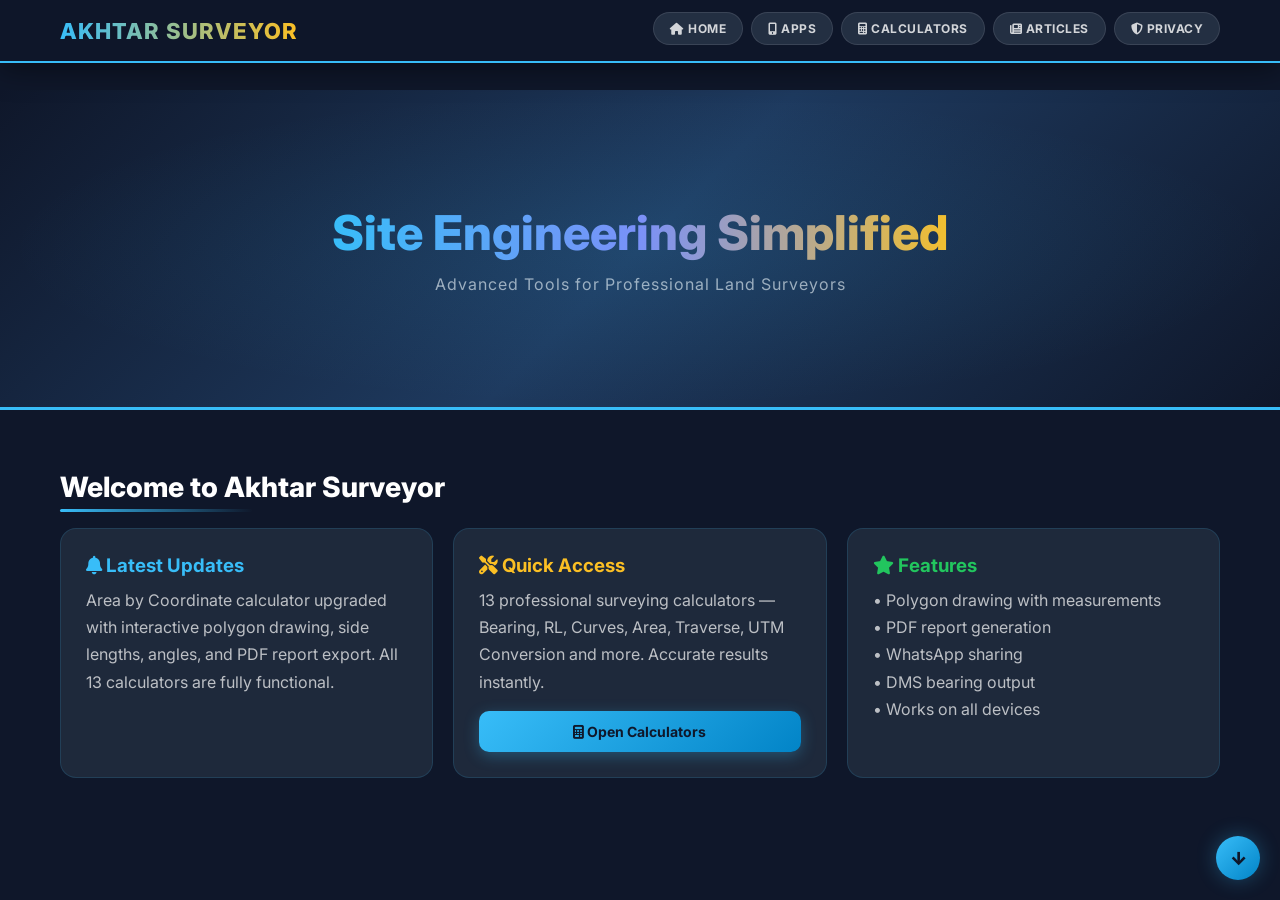
==== commit 1f052d0f: "Update website to use English and add PDF report functionality Update index.html, script.js, and sty" ====
--- a/index.html
+++ b/index.html
@@ -4,15 +4,16 @@
     <meta charset="UTF-8">
     <meta name="viewport" content="width=device-width, initial-scale=1.0">
     <title>Akhtar Surveyor | Professional Engineering Portal</title>
+    <meta name="description" content="Professional land surveying calculators — Bearing & Distance, RL, Circular Curve, Area by Coordinate, Traverse, UTM Conversion and more.">
     <link href="https://fonts.googleapis.com/css2?family=Inter:wght@400;600;700;800&display=swap" rel="stylesheet">
     <link rel="stylesheet" href="https://cdnjs.cloudflare.com/ajax/libs/font-awesome/6.5.0/css/all.min.css">
-    <link rel="stylesheet" href="style.css">
+    <link rel="stylesheet" href="style.css?v=4">
 </head>
 <body>
 
     <header>
         <div class="nav-container">
-            <div class="logo">AKHTAR <span style="-webkit-text-fill-color: inherit; color: inherit;">SURVEYOR</span></div>
+            <div class="logo">AKHTAR <span style="-webkit-text-fill-color:inherit;color:inherit;">SURVEYOR</span></div>
             <nav>
                 <ul class="nav-links">
                     <li><a href="#" onclick="show('home')"><i class="fas fa-home"></i> HOME</a></li>
@@ -36,16 +37,20 @@
 
         <!-- HOME SECTION -->
         <section id="home" class="section active">
-            <div class="title-block"><h2>Welcome back, Akhtar</h2></div>
+            <div class="title-block"><h2>Welcome to Akhtar Surveyor</h2></div>
             <div class="grid">
                 <div class="card">
-                    <h3 style="color: var(--primary); margin-bottom: 10px;"><i class="fas fa-bell"></i> Latest Updates</h3>
-                    <p style="color: rgba(255,255,255,0.7); line-height: 1.7;">Area by Coordinate calculator upgraded with polygon drawing & share feature. All calculators now fully functional.</p>
+                    <h3 style="color:var(--primary);margin-bottom:10px;"><i class="fas fa-bell"></i> Latest Updates</h3>
+                    <p style="color:rgba(255,255,255,0.7);line-height:1.7;">Area by Coordinate calculator upgraded with interactive polygon drawing, side lengths, angles, and PDF report export. All 13 calculators are fully functional.</p>
                 </div>
                 <div class="card">
-                    <h3 style="color: var(--gold); margin-bottom: 10px;"><i class="fas fa-tools"></i> Quick Access</h3>
-                    <p style="color: rgba(255,255,255,0.7); line-height: 1.7;">13 professional surveying calculators — Bearing, RL, Curves, Area, Traverse and more.</p>
-                    <button class="btn btn-primary" style="margin-top:15px;" onclick="show('tools')">Open Calculators</button>
+                    <h3 style="color:var(--gold);margin-bottom:10px;"><i class="fas fa-tools"></i> Quick Access</h3>
+                    <p style="color:rgba(255,255,255,0.7);line-height:1.7;">13 professional surveying calculators — Bearing, RL, Curves, Area, Traverse, UTM Conversion and more. Accurate results instantly.</p>
+                    <button class="btn btn-primary" style="margin-top:15px;" onclick="show('tools')"><i class="fas fa-calculator"></i> Open Calculators</button>
+                </div>
+                <div class="card">
+                    <h3 style="color:var(--accent);margin-bottom:10px;"><i class="fas fa-star"></i> Features</h3>
+                    <p style="color:rgba(255,255,255,0.7);line-height:1.7;">• Polygon drawing with measurements<br>• PDF report generation<br>• WhatsApp sharing<br>• DMS bearing output<br>• Works on all devices</p>
                 </div>
             </div>
         </section>
@@ -55,15 +60,15 @@
             <div class="title-block"><h2>Professional Android Apps</h2></div>
             <div class="grid">
                 <div class="app-card">
-                    <i class="fas fa-mobile-alt" style="font-size: 48px; color: var(--primary); margin-bottom: 15px; display: block;"></i>
-                    <h3 style="color: var(--gold); margin-bottom: 10px;">Surveyor Pro App</h3>
-                    <p style="color: rgba(255,255,255,0.6); margin-bottom: 20px;">Offline calculations for field work — no internet needed on site.</p>
+                    <i class="fas fa-mobile-alt" style="font-size:48px;color:var(--primary);margin-bottom:15px;display:block;"></i>
+                    <h3 style="color:var(--gold);margin-bottom:10px;">Surveyor Pro App</h3>
+                    <p style="color:rgba(255,255,255,0.6);margin-bottom:20px;">Complete offline surveying toolkit for field work. No internet required on site.</p>
                     <a href="#" class="btn btn-download"><i class="fas fa-download"></i> Download APK v1.0</a>
                 </div>
                 <div class="app-card">
-                    <i class="fas fa-map-marked-alt" style="font-size: 48px; color: var(--accent); margin-bottom: 15px; display: block;"></i>
-                    <h3 style="color: var(--gold); margin-bottom: 10px;">Surveyor Pro v2</h3>
-                    <p style="color: rgba(255,255,255,0.6); margin-bottom: 20px;">Advanced edition with XML support and coordinate export.</p>
+                    <i class="fas fa-map-marked-alt" style="font-size:48px;color:var(--accent);margin-bottom:15px;display:block;"></i>
+                    <h3 style="color:var(--gold);margin-bottom:10px;">Surveyor Pro v2</h3>
+                    <p style="color:rgba(255,255,255,0.6);margin-bottom:20px;">Advanced edition with LandXML support, coordinate export and alignment tools.</p>
                     <a href="#" class="btn btn-download"><i class="fas fa-download"></i> Download APK v2.0</a>
                 </div>
             </div>
@@ -71,16 +76,16 @@
 
         <!-- TOOLS SECTION -->
         <section id="tools" class="section">
-            <div class="title-block"><h2>Calculators</h2></div>
-
-            <!-- RL CALCULATOR CARD -->
-            <div class="grid" style="margin-bottom: 30px;">
+            <div class="title-block"><h2>Surveying Calculators</h2></div>
+
+            <!-- RL CALCULATOR -->
+            <div class="grid" style="margin-bottom:30px;">
                 <div class="card">
-                    <h3 style="color: var(--primary); margin-bottom: 15px;"><i class="fas fa-level-up-alt"></i> RL Calculator</h3>
-                    <p class="hint" style="font-size:12px; color:rgba(255,255,255,0.4); border-left: 2px solid var(--primary); padding-left: 8px; margin-bottom:15px;">Height of Instrument Method</p>
+                    <h3 style="color:var(--primary);margin-bottom:15px;"><i class="fas fa-level-up-alt"></i> RL Calculator</h3>
+                    <p style="font-size:12px;color:rgba(255,255,255,0.4);border-left:2px solid var(--primary);padding-left:8px;margin-bottom:15px;">Height of Instrument (HI) Method</p>
                     <input type="number" id="bm_input" placeholder="Bench Mark RL (m)">
-                    <input type="number" id="bs_input" placeholder="Back Sight (BS)">
-                    <input type="number" id="fs_input" placeholder="Fore Sight (FS)">
+                    <input type="number" id="bs_input" placeholder="Back Sight — BS (m)">
+                    <input type="number" id="fs_input" placeholder="Fore Sight — FS (m)">
                     <button class="btn btn-primary" onclick="calcRL()"><i class="fas fa-calculator"></i> Calculate RL</button>
                     <div id="rl_result" class="result-box" style="display:none;"></div>
                 </div>
@@ -98,19 +103,19 @@
                     <button class="accordion">
                         <span class="accordion-num">1</span>
                         BEARING &amp; DISTANCE
-                        <span class="accordion-arrow">▼</span>
-                    </button>
-                    <div class="panel">
-                        <p class="hint">Do points ka bearing aur distance nikalein</p>
-                        <div class="input-row">
-                            <input type="number" id="e1" placeholder="E1 (Easting)">
-                            <input type="number" id="n1" placeholder="N1 (Northing)">
-                        </div>
-                        <div class="input-row">
-                            <input type="number" id="e2" placeholder="E2 (Easting)">
-                            <input type="number" id="n2" placeholder="N2 (Northing)">
-                        </div>
-                        <button class="action-btn" onclick="calcBearing()"><i class="fas fa-compass"></i> Calculate Bearing & Distance</button>
+                        <span class="accordion-arrow">&#9660;</span>
+                    </button>
+                    <div class="panel">
+                        <p class="hint">Calculate bearing (WCB &amp; DMS) and distance between two coordinate points</p>
+                        <div class="input-row">
+                            <input type="number" id="e1" placeholder="E1 — Easting (m)">
+                            <input type="number" id="n1" placeholder="N1 — Northing (m)">
+                        </div>
+                        <div class="input-row">
+                            <input type="number" id="e2" placeholder="E2 — Easting (m)">
+                            <input type="number" id="n2" placeholder="N2 — Northing (m)">
+                        </div>
+                        <button class="action-btn" onclick="calcBearing()"><i class="fas fa-compass"></i> Calculate Bearing &amp; Distance</button>
                         <div id="res1" class="tool-result"></div>
                     </div>
                 </div>
@@ -119,24 +124,24 @@
                 <div class="tool-section">
                     <button class="accordion">
                         <span class="accordion-num">2</span>
-                        REFERENCE LINE (Offset/Chainage)
-                        <span class="accordion-arrow">▼</span>
-                    </button>
-                    <div class="panel">
-                        <p class="hint">Road ya Line se kisi point ka offset aur chainage</p>
-                        <div class="input-row">
-                            <input type="number" id="rl_e1" placeholder="Line Start E">
-                            <input type="number" id="rl_n1" placeholder="Line Start N">
-                        </div>
-                        <div class="input-row">
-                            <input type="number" id="rl_e2" placeholder="Line End E">
-                            <input type="number" id="rl_n2" placeholder="Line End N">
-                        </div>
-                        <div class="input-row">
-                            <input type="number" id="rl_pe" placeholder="Point E">
-                            <input type="number" id="rl_pn" placeholder="Point N">
-                        </div>
-                        <button class="action-btn" onclick="calcRefLine()"><i class="fas fa-ruler"></i> Calculate Offset</button>
+                        REFERENCE LINE (Offset / Chainage)
+                        <span class="accordion-arrow">&#9660;</span>
+                    </button>
+                    <div class="panel">
+                        <p class="hint">Find chainage and perpendicular offset of a point from a reference line</p>
+                        <div class="input-row">
+                            <input type="number" id="rl_e1" placeholder="Line Start E (m)">
+                            <input type="number" id="rl_n1" placeholder="Line Start N (m)">
+                        </div>
+                        <div class="input-row">
+                            <input type="number" id="rl_e2" placeholder="Line End E (m)">
+                            <input type="number" id="rl_n2" placeholder="Line End N (m)">
+                        </div>
+                        <div class="input-row">
+                            <input type="number" id="rl_pe" placeholder="Point E (m)">
+                            <input type="number" id="rl_pn" placeholder="Point N (m)">
+                        </div>
+                        <button class="action-btn" onclick="calcRefLine()"><i class="fas fa-ruler"></i> Calculate Offset &amp; Chainage</button>
                         <div id="res2" class="tool-result"></div>
                     </div>
                 </div>
@@ -146,11 +151,11 @@
                     <button class="accordion">
                         <span class="accordion-num">3</span>
                         XML ALIGNMENT REFERENCE LINE
-                        <span class="accordion-arrow">▼</span>
-                    </button>
-                    <div class="panel">
-                        <p class="hint">Upload LandXML file for Road Alignment</p>
-                        <input type="file" accept=".xml" style="color: rgba(255,255,255,0.6);">
+                        <span class="accordion-arrow">&#9660;</span>
+                    </button>
+                    <div class="panel">
+                        <p class="hint">Upload a LandXML file to process road alignment data</p>
+                        <input type="file" accept=".xml" style="color:rgba(255,255,255,0.6);">
                         <button class="action-btn pro-btn" style="margin-top:10px;"><i class="fas fa-file-code"></i> Process XML (PRO+)</button>
                     </div>
                 </div>
@@ -160,13 +165,13 @@
                     <button class="accordion">
                         <span class="accordion-num">4</span>
                         CIRCULAR CURVE
-                        <span class="accordion-arrow">▼</span>
-                    </button>
-                    <div class="panel">
-                        <p class="hint">Radius aur Delta angle dal kar curve elements nikalein</p>
-                        <input type="number" id="cc_r" placeholder="Radius (R) in meters">
-                        <input type="number" id="cc_a" placeholder="Delta Angle (Δ) in degrees">
-                        <button class="action-btn" onclick="calcCircular()"><i class="fas fa-circle-notch"></i> Calculate Curve</button>
+                        <span class="accordion-arrow">&#9660;</span>
+                    </button>
+                    <div class="panel">
+                        <p class="hint">Enter Radius and Delta angle to get all curve setting-out elements</p>
+                        <input type="number" id="cc_r" placeholder="Radius — R (meters)">
+                        <input type="number" id="cc_a" placeholder="Delta Angle — &#916; (degrees)">
+                        <button class="action-btn" onclick="calcCircular()"><i class="fas fa-circle-notch"></i> Calculate Curve Elements</button>
                         <div id="res4" class="tool-result"></div>
                     </div>
                 </div>
@@ -175,14 +180,14 @@
                 <div class="tool-section">
                     <button class="accordion">
                         <span class="accordion-num">5</span>
-                        SPIRAL CURVE
-                        <span class="accordion-arrow">▼</span>
-                    </button>
-                    <div class="panel">
-                        <p class="hint">Transition curve elements</p>
-                        <input type="number" id="sp_r" placeholder="Radius (R) in meters">
-                        <input type="number" id="sp_ls" placeholder="Spiral Length (Ls) in meters">
-                        <button class="action-btn" onclick="calcSpiral()"><i class="fas fa-wave-square"></i> Calculate Spiral</button>
+                        SPIRAL / TRANSITION CURVE
+                        <span class="accordion-arrow">&#9660;</span>
+                    </button>
+                    <div class="panel">
+                        <p class="hint">Calculate transition curve elements from Radius and Spiral Length</p>
+                        <input type="number" id="sp_r" placeholder="Radius — R (meters)">
+                        <input type="number" id="sp_ls" placeholder="Spiral Length — Ls (meters)">
+                        <button class="action-btn" onclick="calcSpiral()"><i class="fas fa-wave-square"></i> Calculate Spiral Elements</button>
                         <div id="res5" class="tool-result"></div>
                     </div>
                 </div>
@@ -192,13 +197,13 @@
                     <button class="accordion">
                         <span class="accordion-num">6</span>
                         VERTICAL CURVE
-                        <span class="accordion-arrow">▼</span>
-                    </button>
-                    <div class="panel">
-                        <p class="hint">Grade in/out aur length dal kar K-value nikalein</p>
-                        <input type="number" id="vc_g1" placeholder="Grade In (G1) %">
-                        <input type="number" id="vc_g2" placeholder="Grade Out (G2) %">
-                        <input type="number" id="vc_l" placeholder="Curve Length (L) in meters">
+                        <span class="accordion-arrow">&#9660;</span>
+                    </button>
+                    <div class="panel">
+                        <p class="hint">Enter grade in/out and curve length to calculate K-value and curve type</p>
+                        <input type="number" id="vc_g1" placeholder="Grade In — G1 (%)">
+                        <input type="number" id="vc_g2" placeholder="Grade Out — G2 (%)">
+                        <input type="number" id="vc_l" placeholder="Curve Length — L (meters)">
                         <button class="action-btn" onclick="calcVerticalCurve()"><i class="fas fa-chart-line"></i> Calculate K-Value</button>
                         <div id="res6" class="tool-result"></div>
                     </div>
@@ -208,58 +213,58 @@
                 <div class="tool-section">
                     <button class="accordion">
                         <span class="accordion-num">7</span>
-                        2D TRANSFORMATION
-                        <span class="accordion-arrow">▼</span>
-                    </button>
-                    <div class="panel">
-                        <p class="hint">Local coordinates ko Grid system mein convert karein</p>
-                        <div class="input-row">
-                            <input type="number" id="transE" placeholder="Shift Easting (dE)">
-                            <input type="number" id="transN" placeholder="Shift Northing (dN)">
+                        2D COORDINATE TRANSFORMATION
+                        <span class="accordion-arrow">&#9660;</span>
+                    </button>
+                    <div class="panel">
+                        <p class="hint">Apply translation, rotation and scaling to shift local coordinates to grid system</p>
+                        <div class="input-row">
+                            <input type="number" id="transE" placeholder="Shift Easting — dE (m)">
+                            <input type="number" id="transN" placeholder="Shift Northing — dN (m)">
                         </div>
                         <input type="number" id="transRot" placeholder="Rotation Angle (degrees)">
-                        <input type="number" id="transScale" placeholder="Scale Factor (e.g. 1.0)">
+                        <input type="number" id="transScale" placeholder="Scale Factor (e.g. 1.000000)">
                         <button class="action-btn" onclick="calc2DTrans()"><i class="fas fa-arrows-alt"></i> Apply Transformation</button>
                         <div id="res7" class="tool-result"></div>
                     </div>
                 </div>
 
-                <!-- 8. TRAVERSE CALCULATION -->
+                <!-- 8. TRAVERSE -->
                 <div class="tool-section">
                     <button class="accordion">
                         <span class="accordion-num">8</span>
                         TRAVERSE CALCULATION
-                        <span class="accordion-arrow">▼</span>
-                    </button>
-                    <div class="panel">
-                        <p class="hint">Bowditch Method se traverse adjust karein</p>
+                        <span class="accordion-arrow">&#9660;</span>
+                    </button>
+                    <div class="panel">
+                        <p class="hint">Calculate traverse accuracy ratio and survey grade using Bowditch method</p>
                         <input type="number" id="trav_dist" placeholder="Total Traverse Length (m)">
                         <input type="number" id="trav_err" placeholder="Linear Misclosure (m)">
-                        <button class="action-btn" onclick="calcTraverse()"><i class="fas fa-route"></i> Adjust Traverse</button>
+                        <button class="action-btn" onclick="calcTraverse()"><i class="fas fa-route"></i> Calculate Accuracy</button>
                         <div id="res8" class="tool-result"></div>
                     </div>
                 </div>
 
-                <!-- 9. COORDINATE BY TRIANGULATION -->
+                <!-- 9. TRILATERATION -->
                 <div class="tool-section">
                     <button class="accordion">
                         <span class="accordion-num">9</span>
                         COORDINATE BY TRILATERATION
-                        <span class="accordion-arrow">▼</span>
-                    </button>
-                    <div class="panel">
-                        <p class="hint">3 known points aur distances se unknown point find karein</p>
-                        <div class="input-row">
-                            <input type="number" id="tri_e1" placeholder="P1 Easting">
-                            <input type="number" id="tri_n1" placeholder="P1 Northing">
-                        </div>
-                        <input type="number" id="tri_d1" placeholder="Distance to P1 (m)">
-                        <div class="input-row">
-                            <input type="number" id="tri_e2" placeholder="P2 Easting">
-                            <input type="number" id="tri_n2" placeholder="P2 Northing">
-                        </div>
-                        <input type="number" id="tri_d2" placeholder="Distance to P2 (m)">
-                        <button class="action-btn" onclick="calcTrilateration()"><i class="fas fa-draw-polygon"></i> Find Point</button>
+                        <span class="accordion-arrow">&#9660;</span>
+                    </button>
+                    <div class="panel">
+                        <p class="hint">Find an unknown point coordinate using distances from two known control points</p>
+                        <div class="input-row">
+                            <input type="number" id="tri_e1" placeholder="P1 Easting (m)">
+                            <input type="number" id="tri_n1" placeholder="P1 Northing (m)">
+                        </div>
+                        <input type="number" id="tri_d1" placeholder="Distance from P1 (m)">
+                        <div class="input-row">
+                            <input type="number" id="tri_e2" placeholder="P2 Easting (m)">
+                            <input type="number" id="tri_n2" placeholder="P2 Northing (m)">
+                        </div>
+                        <input type="number" id="tri_d2" placeholder="Distance from P2 (m)">
+                        <button class="action-btn" onclick="calcTrilateration()"><i class="fas fa-draw-polygon"></i> Find Unknown Point</button>
                         <div id="res9" class="tool-result"></div>
                     </div>
                 </div>
@@ -268,22 +273,22 @@
                 <div class="tool-section">
                     <button class="accordion">
                         <span class="accordion-num">10</span>
-                        INTERSECTION (Brg–Brg)
-                        <span class="accordion-arrow">▼</span>
-                    </button>
-                    <div class="panel">
-                        <p class="hint">Do known points aur bearings se intersection point nikalein</p>
-                        <div class="input-row">
-                            <input type="number" id="int_e1" placeholder="P1 Easting">
-                            <input type="number" id="int_n1" placeholder="P1 Northing">
+                        INTERSECTION (Bearing&#8211;Bearing)
+                        <span class="accordion-arrow">&#9660;</span>
+                    </button>
+                    <div class="panel">
+                        <p class="hint">Find the intersection point of two lines defined by known points and bearings</p>
+                        <div class="input-row">
+                            <input type="number" id="int_e1" placeholder="P1 Easting (m)">
+                            <input type="number" id="int_n1" placeholder="P1 Northing (m)">
                         </div>
                         <input type="number" id="int_b1" placeholder="Bearing from P1 (decimal degrees)">
                         <div class="input-row">
-                            <input type="number" id="int_e2" placeholder="P2 Easting">
-                            <input type="number" id="int_n2" placeholder="P2 Northing">
+                            <input type="number" id="int_e2" placeholder="P2 Easting (m)">
+                            <input type="number" id="int_n2" placeholder="P2 Northing (m)">
                         </div>
                         <input type="number" id="int_b2" placeholder="Bearing from P2 (decimal degrees)">
-                        <button class="action-btn" onclick="calcIntersection()"><i class="fas fa-crosshairs"></i> Find Intersection</button>
+                        <button class="action-btn" onclick="calcIntersection()"><i class="fas fa-crosshairs"></i> Find Intersection Point</button>
                         <div id="res10" class="tool-result"></div>
                     </div>
                 </div>
@@ -293,23 +298,23 @@
                     <button class="accordion">
                         <span class="accordion-num">11</span>
                         3-POINT CIRCLE
-                        <span class="accordion-arrow">▼</span>
-                    </button>
-                    <div class="panel">
-                        <p class="hint">3 known points se circle ka center aur radius nikalein</p>
-                        <div class="input-row">
-                            <input type="number" id="cir_e1" placeholder="P1 E">
-                            <input type="number" id="cir_n1" placeholder="P1 N">
-                        </div>
-                        <div class="input-row">
-                            <input type="number" id="cir_e2" placeholder="P2 E">
-                            <input type="number" id="cir_n2" placeholder="P2 N">
-                        </div>
-                        <div class="input-row">
-                            <input type="number" id="cir_e3" placeholder="P3 E">
-                            <input type="number" id="cir_n3" placeholder="P3 N">
-                        </div>
-                        <button class="action-btn" onclick="calc3PointCircle()"><i class="fas fa-circle"></i> Get Circle Data</button>
+                        <span class="accordion-arrow">&#9660;</span>
+                    </button>
+                    <div class="panel">
+                        <p class="hint">Find the center and radius of a circle passing through three known coordinate points</p>
+                        <div class="input-row">
+                            <input type="number" id="cir_e1" placeholder="P1 Easting">
+                            <input type="number" id="cir_n1" placeholder="P1 Northing">
+                        </div>
+                        <div class="input-row">
+                            <input type="number" id="cir_e2" placeholder="P2 Easting">
+                            <input type="number" id="cir_n2" placeholder="P2 Northing">
+                        </div>
+                        <div class="input-row">
+                            <input type="number" id="cir_e3" placeholder="P3 Easting">
+                            <input type="number" id="cir_n3" placeholder="P3 Northing">
+                        </div>
+                        <button class="action-btn" onclick="calc3PointCircle()"><i class="fas fa-circle"></i> Calculate Circle Data</button>
                         <div id="res11" class="tool-result"></div>
                     </div>
                 </div>
@@ -318,11 +323,11 @@
                 <div class="tool-section">
                     <button class="accordion">
                         <span class="accordion-num">12</span>
-                        LAT/LONG TO UTM
-                        <span class="accordion-arrow">▼</span>
-                    </button>
-                    <div class="panel">
-                        <p class="hint">WGS84 Lat/Long ko UTM mein convert karein</p>
+                        LAT / LONG TO UTM
+                        <span class="accordion-arrow">&#9660;</span>
+                    </button>
+                    <div class="panel">
+                        <p class="hint">Convert WGS84 geographic coordinates (Lat/Long) to UTM Easting and Northing</p>
                         <input type="number" id="lat_val" placeholder="Latitude (e.g. 33.7294)" step="any">
                         <input type="number" id="lon_val" placeholder="Longitude (e.g. 73.0931)" step="any">
                         <button class="action-btn" onclick="calcLatLonToUTM()"><i class="fas fa-globe"></i> Convert to UTM</button>
@@ -335,28 +340,31 @@
                     <button class="accordion">
                         <span class="accordion-num">13</span>
                         AREA BY CO-ORDINATE
-                        <span class="accordion-arrow">▼</span>
-                    </button>
-                    <div class="panel">
-                        <p class="hint">Har line mein E,N likhein — e.g. 100,200 (Enter daba kar agla point)</p>
-                        <textarea id="areaInput" placeholder="100,200&#10;150,250&#10;200,200&#10;150,150"></textarea>
-                        <button class="action-btn" onclick="calcArea()"><i class="fas fa-vector-square"></i> Calculate Area & Draw</button>
+                        <span class="accordion-arrow">&#9660;</span>
+                    </button>
+                    <div class="panel">
+                        <p class="hint">Enter one coordinate per line as <strong>E,N</strong> (e.g. 100,200). Minimum 3 points required.</p>
+                        <textarea id="areaInput" placeholder="100,200&#10;150,280&#10;220,250&#10;180,150"></textarea>
+                        <button class="action-btn" onclick="calcArea()"><i class="fas fa-vector-square"></i> Calculate Area &amp; Draw Polygon</button>
 
                         <!-- Canvas Drawing -->
                         <div class="canvas-container" id="canvasContainer">
                             <canvas id="areaCanvas"></canvas>
                         </div>
 
-                        <!-- Result -->
+                        <!-- Result Box -->
                         <div id="res13" class="tool-result"></div>
 
-                        <!-- Share Buttons -->
+                        <!-- Action Buttons -->
                         <div class="share-row" id="shareRow">
+                            <button class="share-btn pdf" onclick="printAreaReport()">
+                                <i class="fas fa-file-pdf"></i> PDF Report
+                            </button>
                             <button class="share-btn copy" onclick="copyAreaResult()">
-                                <i class="fas fa-copy"></i> Copy Result
+                                <i class="fas fa-copy"></i> Copy
                             </button>
                             <button class="share-btn whatsapp" onclick="shareOnWhatsApp()">
-                                <i class="fab fa-whatsapp"></i> WhatsApp
+                                <i class="fab fa-whatsapp"></i> Share
                             </button>
                         </div>
                     </div>
@@ -371,14 +379,15 @@
                     <div class="modal-content">
                         <h3><i class="fas fa-book-open"></i> Akhtar Surveyor — Quick Guide</h3>
                         <p>
-                            <b>1. Bearing & Distance:</b> Do points ke E,N dalein → bearing (DMS) aur distance milega.<br>
-                            <b>2. Reference Line:</b> Line start/end aur point ke E,N dalein → offset/chainage milega.<br>
-                            <b>4. Circular Curve:</b> Radius aur Delta angle dalein → T, L, E, M, LC milega.<br>
-                            <b>6. Vertical Curve:</b> Grade in/out aur length dalein → K-value milega.<br>
-                            <b>8. Traverse:</b> Total length aur misclosure dalein → accuracy ratio milega.<br>
-                            <b>13. Area:</b> Har line mein E,N likhein → polygon draw hoga + area Marla/Kanal/Acre mein milega → Share bhi kar saktey hain!
+                            <b>1. Bearing &amp; Distance:</b> Enter E,N of two points — get bearing in WCB &amp; DMS format plus distance.<br>
+                            <b>2. Reference Line:</b> Enter line start/end and a point — get chainage and perpendicular offset (Left/Right).<br>
+                            <b>4. Circular Curve:</b> Enter Radius and Delta angle — get T, L, E, M, Long Chord, Degree of Curve.<br>
+                            <b>6. Vertical Curve:</b> Enter Grade in/out and curve length — get K-value and curve type.<br>
+                            <b>8. Traverse:</b> Enter total length and misclosure — get accuracy ratio and survey grade.<br>
+                            <b>12. UTM:</b> Enter Latitude and Longitude — get UTM Zone, Easting and Northing.<br>
+                            <b>13. Area:</b> Enter E,N coordinates (one per line) — get polygon drawing, side lengths, angles, area in multiple units. Export as PDF report or share on WhatsApp.
                         </p>
-                        <button class="close-btn" onclick="toggleHelp()">Close Guide</button>
+                        <button class="close-btn" onclick="toggleHelp()"><i class="fas fa-times"></i> Close Guide</button>
                     </div>
                 </div>
             </div>
@@ -388,8 +397,8 @@
         <section id="articles" class="section">
             <div class="title-block"><h2>Engineering Articles</h2></div>
             <article class="article-content">
-                <h3 style="color: var(--primary); margin-bottom: 10px;">Introduction to Land Surveying</h3>
-                <p style="color: rgba(255,255,255,0.7); line-height: 1.8;">Technical articles about professional surveying methods will be published here soon. Topics will include: Total Station operations, GPS/GNSS techniques, Coordinate Geometry, and Road Design.</p>
+                <h3 style="color:var(--primary);margin-bottom:10px;">Introduction to Land Surveying</h3>
+                <p style="color:rgba(255,255,255,0.7);line-height:1.8;">Technical articles covering professional surveying methods will be published here. Upcoming topics include: Total Station operations, GPS/GNSS techniques, Coordinate Geometry, Road Design, and Setting-Out procedures for civil engineering projects.</p>
             </article>
         </section>
 
@@ -397,20 +406,19 @@
         <section id="privacy" class="section">
             <div class="title-block"><h2>Privacy &amp; Terms</h2></div>
             <div class="privacy-card">
-                <h3 style="color: var(--primary); margin-bottom: 12px;"><i class="fas fa-shield-alt"></i> Privacy Policy</h3>
-                <p>Yeh website purely educational purposes ke liye banai gayi hai. Hum koi personal data collect nahi karte. Sab calculations browser mein local run hoti hain — koi data server par nahi jata.</p>
-                <h3 style="color: var(--primary); margin: 20px 0 12px;"><i class="fas fa-file-contract"></i> Terms of Use</h3>
-                <p>Yahan diye gaye calculators professional guidance ke liye hain. Field work mein hamesha licensed surveyor se confirm karein. Kisi bhi nuksaan ke liye website zimmedar nahi hogi.</p>
+                <h3 style="color:var(--primary);margin-bottom:12px;"><i class="fas fa-shield-alt"></i> Privacy Policy</h3>
+                <p>This website is built purely for educational and professional purposes. We do not collect any personal data. All calculations run locally in your browser — no data is sent to any server.</p>
+                <h3 style="color:var(--primary);margin:20px 0 12px;"><i class="fas fa-file-contract"></i> Terms of Use</h3>
+                <p>The calculators provided here are intended as professional reference tools. Always verify critical field measurements with a licensed surveyor. The website accepts no liability for any loss or damage resulting from the use of these tools.</p>
             </div>
         </section>
 
     </div>
 
-    <div class="scroll-down" onclick="window.scrollTo({top: document.body.scrollHeight, behavior: 'smooth'})">↓</div>
-
-    <!-- Toast Notification -->
+    <div class="scroll-down" onclick="window.scrollTo({top:document.body.scrollHeight,behavior:'smooth'})">&#8595;</div>
+
     <div class="toast" id="toast"></div>
 
-    <script src="script.js"></script>
+    <script src="script.js?v=4"></script>
 </body>
 </html>
--- a/style.css
+++ b/style.css
@@ -534,6 +534,14 @@
 
 .share-btn.whatsapp:hover { background: rgba(37, 211, 102, 0.25); }
 
+.share-btn.pdf {
+    background: rgba(239, 68, 68, 0.15);
+    color: #f87171;
+    border: 1px solid rgba(239, 68, 68, 0.3);
+}
+
+.share-btn.pdf:hover { background: rgba(239, 68, 68, 0.25); }
+
 /* ── HOW TO USE ── */
 .how-to-use-btn {
     width: 100%;
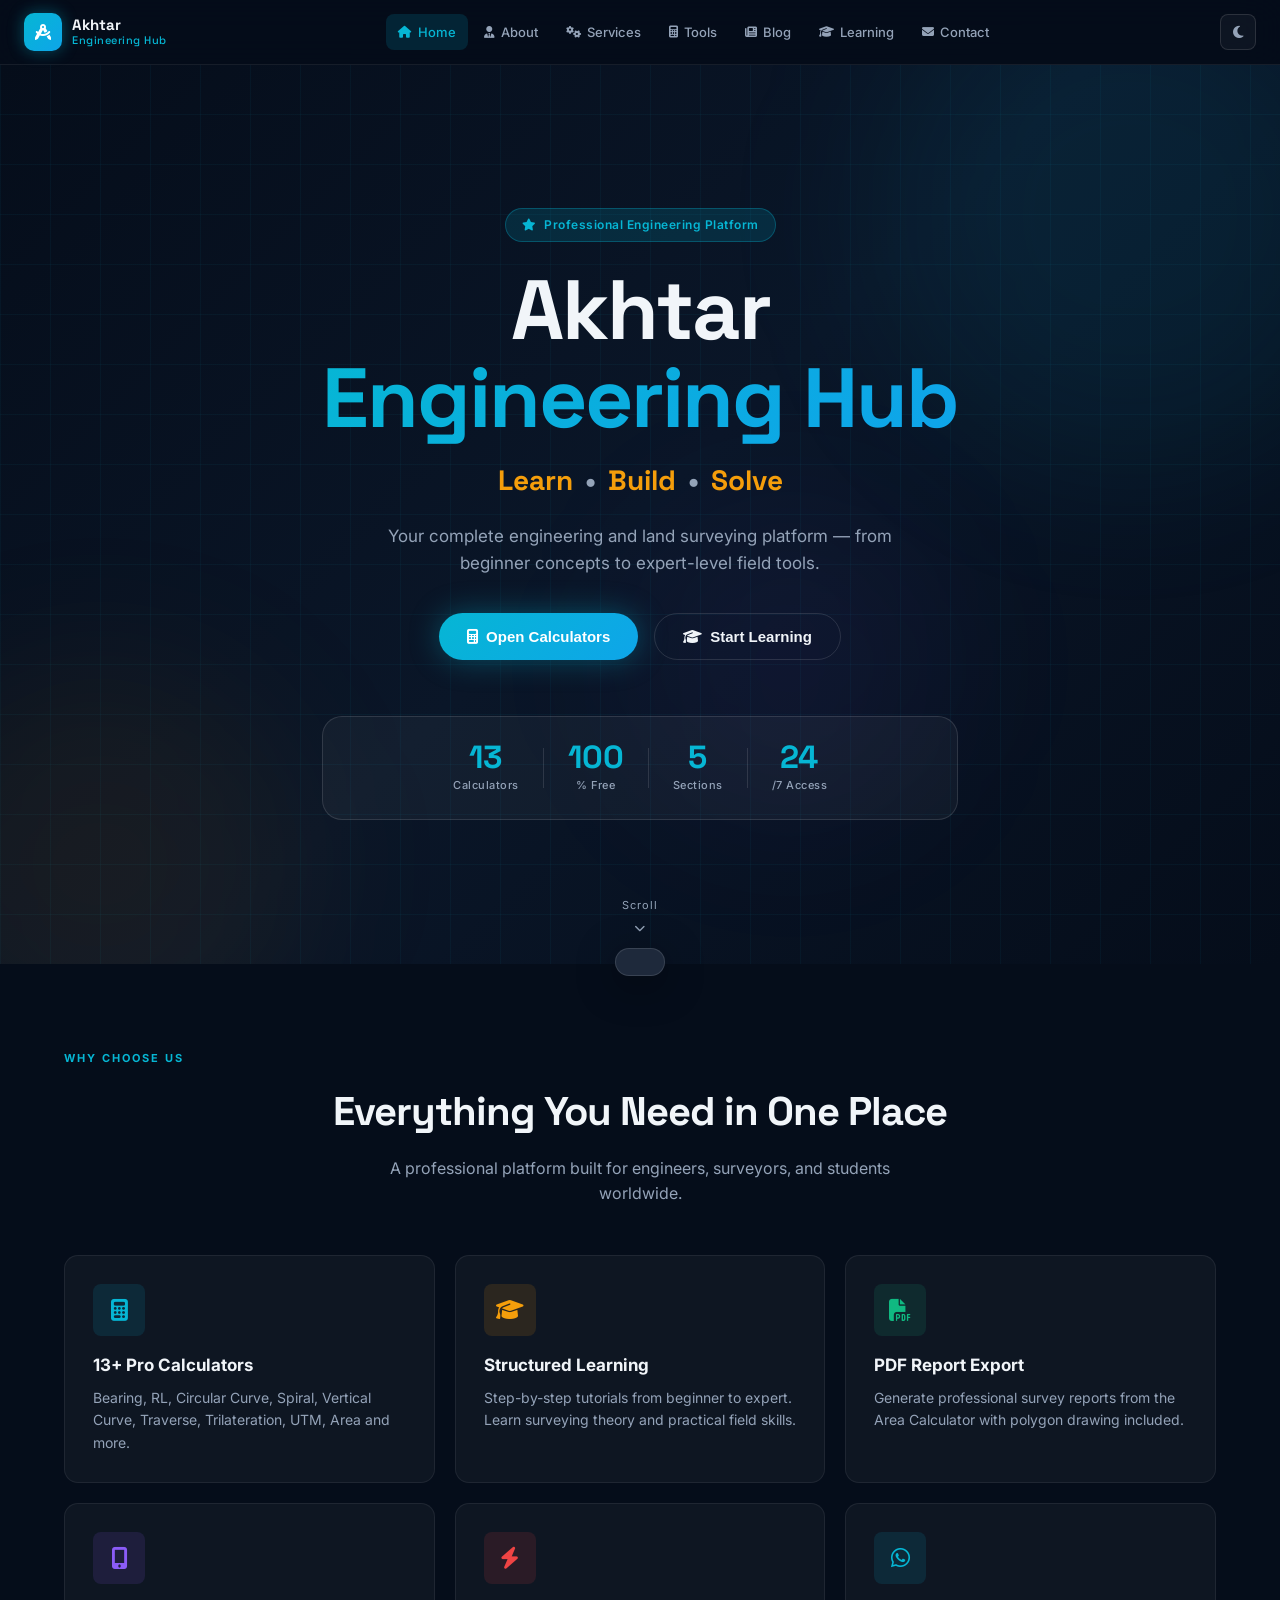
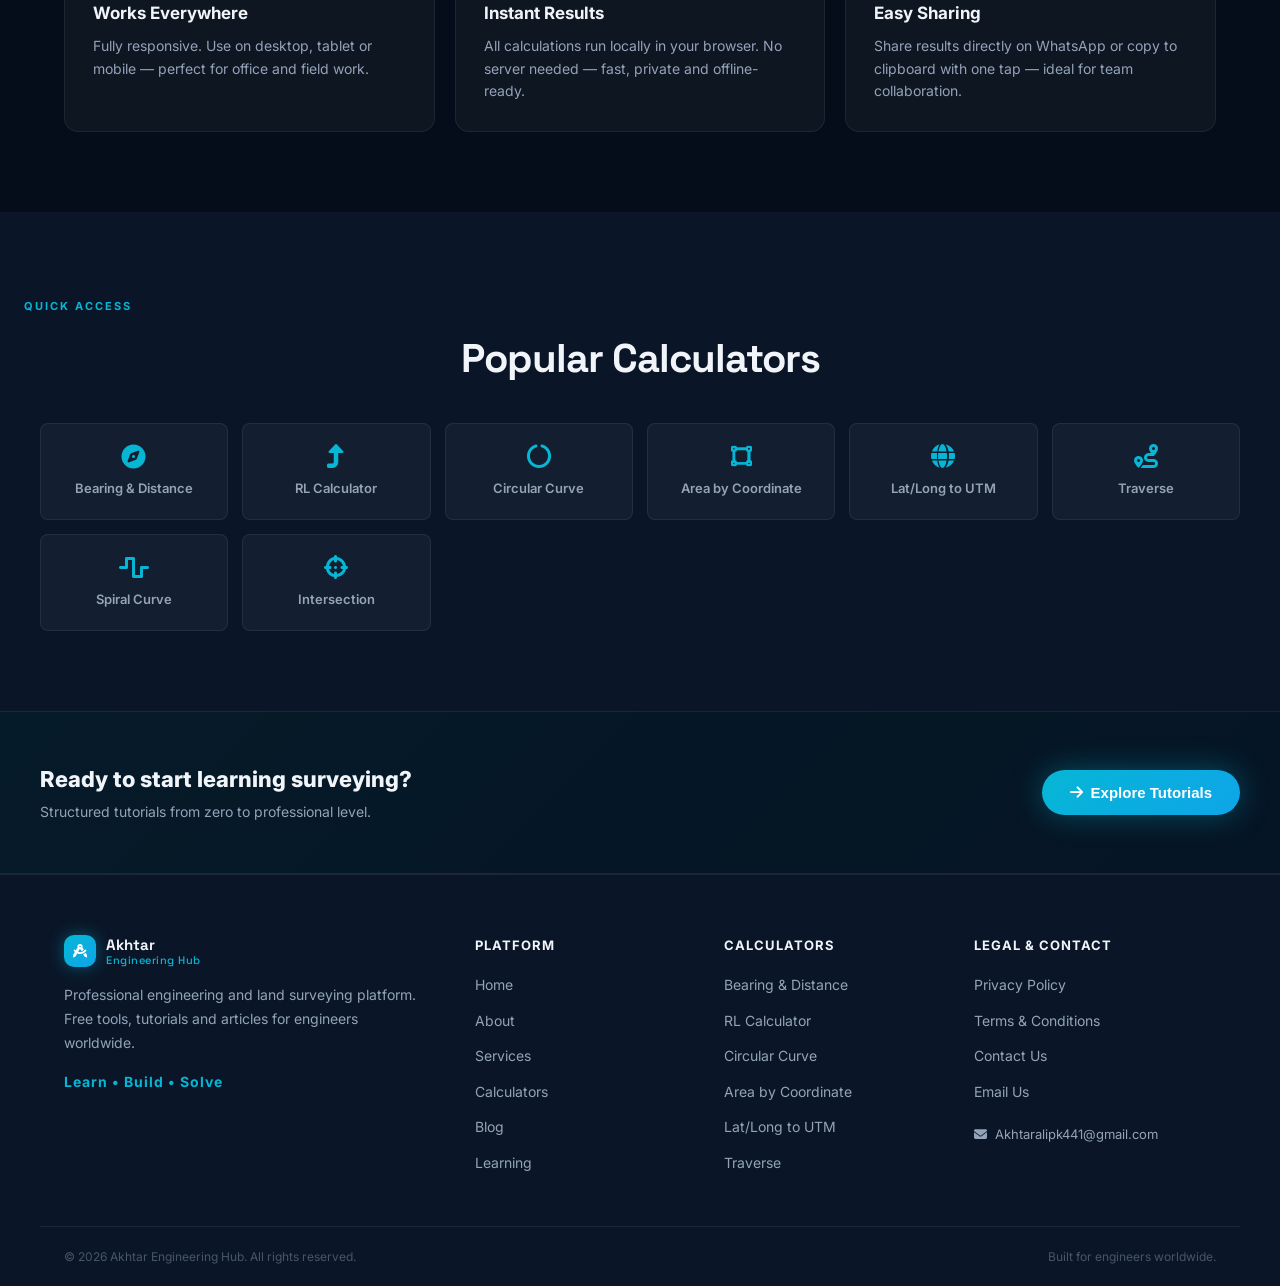
==== commit f1e23028: "Update website to reflect new brand and expand functionality Refactors index.html, robots.txt, and s" ====
--- a/index.html
+++ b/index.html
@@ -1,424 +1,860 @@
 <!DOCTYPE html>
-<html lang="en">
+<html lang="en" data-theme="dark">
 <head>
-    <meta charset="UTF-8">
-    <meta name="viewport" content="width=device-width, initial-scale=1.0">
-    <title>Akhtar Surveyor | Professional Engineering Portal</title>
-    <meta name="description" content="Professional land surveying calculators — Bearing & Distance, RL, Circular Curve, Area by Coordinate, Traverse, UTM Conversion and more.">
-    <link href="https://fonts.googleapis.com/css2?family=Inter:wght@400;600;700;800&display=swap" rel="stylesheet">
-    <link rel="stylesheet" href="https://cdnjs.cloudflare.com/ajax/libs/font-awesome/6.5.0/css/all.min.css">
-    <link rel="stylesheet" href="style.css?v=4">
+<meta charset="UTF-8">
+<meta name="viewport" content="width=device-width, initial-scale=1.0">
+<title>Akhtar Engineering Hub | Learn • Build • Solve</title>
+<meta name="description" content="Professional engineering and land surveying platform. Free calculators, tutorials, articles and tools — from beginner to expert level. Bearing, RL, Curves, Area, UTM and 13+ more tools.">
+<meta name="keywords" content="engineering hub, land surveying calculators, bearing distance calculator, RL calculator, area by coordinate, UTM converter, traverse, circular curve, civil engineering tools, surveying tutorials">
+<meta name="author" content="Akhtar Engineering Hub">
+<meta name="robots" content="index, follow, max-image-preview:large">
+<meta name="theme-color" content="#050d1a">
+<link rel="canonical" href="https://akhtarengineeringhub.com/">
+<meta property="og:type" content="website">
+<meta property="og:url" content="https://akhtarengineeringhub.com/">
+<meta property="og:title" content="Akhtar Engineering Hub | Learn • Build • Solve">
+<meta property="og:description" content="Professional engineering platform with 13+ surveying calculators, tutorials, and articles. Free, accurate, works on all devices.">
+<meta property="og:site_name" content="Akhtar Engineering Hub">
+<meta property="og:locale" content="en_US">
+<meta name="twitter:card" content="summary_large_image">
+<meta name="twitter:title" content="Akhtar Engineering Hub | Learn • Build • Solve">
+<meta name="twitter:description" content="Professional engineering platform with 13+ surveying calculators, tutorials, and articles.">
+<script type="application/ld+json">{"@context":"https://schema.org","@type":"WebApplication","name":"Akhtar Engineering Hub","url":"https://akhtarengineeringhub.com/","description":"Professional engineering and land surveying platform with free calculators, tutorials and articles.","applicationCategory":"EngineeringApplication","operatingSystem":"Any","offers":{"@type":"Offer","price":"0","priceCurrency":"USD"}}</script>
+<link href="https://fonts.googleapis.com/css2?family=Inter:wght@300;400;500;600;700;800;900&family=Space+Grotesk:wght@400;500;600;700&display=swap" rel="stylesheet">
+<link rel="stylesheet" href="https://cdnjs.cloudflare.com/ajax/libs/font-awesome/6.5.0/css/all.min.css">
+<link rel="stylesheet" href="style.css?v=5">
 </head>
 <body>
 
-    <header>
-        <div class="nav-container">
-            <div class="logo">AKHTAR <span style="-webkit-text-fill-color:inherit;color:inherit;">SURVEYOR</span></div>
-            <nav>
-                <ul class="nav-links">
-                    <li><a href="#" onclick="show('home')"><i class="fas fa-home"></i> HOME</a></li>
-                    <li><a href="#" onclick="show('apps')"><i class="fas fa-mobile-alt"></i> APPS</a></li>
-                    <li><a href="#" onclick="show('tools')"><i class="fas fa-calculator"></i> CALCULATORS</a></li>
-                    <li><a href="#" onclick="show('articles')"><i class="fas fa-newspaper"></i> ARTICLES</a></li>
-                    <li><a href="#" onclick="show('privacy')"><i class="fas fa-shield-alt"></i> PRIVACY</a></li>
-                </ul>
-            </nav>
+<!-- ══ NAVBAR ══ -->
+<header class="navbar" id="navbar">
+  <div class="nav-inner">
+    <a class="brand" href="#" onclick="showSection('home')">
+      <div class="brand-icon"><i class="fas fa-drafting-compass"></i></div>
+      <div class="brand-text">Akhtar<span>Engineering Hub</span></div>
+    </a>
+    <nav class="nav-menu" id="navMenu">
+      <a href="#" onclick="showSection('home')" class="nav-link active" data-section="home"><i class="fas fa-home"></i><span>Home</span></a>
+      <a href="#" onclick="showSection('about')" class="nav-link" data-section="about"><i class="fas fa-user-tie"></i><span>About</span></a>
+      <a href="#" onclick="showSection('services')" class="nav-link" data-section="services"><i class="fas fa-cogs"></i><span>Services</span></a>
+      <a href="#" onclick="showSection('tools')" class="nav-link" data-section="tools"><i class="fas fa-calculator"></i><span>Tools</span></a>
+      <a href="#" onclick="showSection('blog')" class="nav-link" data-section="blog"><i class="fas fa-newspaper"></i><span>Blog</span></a>
+      <a href="#" onclick="showSection('learning')" class="nav-link" data-section="learning"><i class="fas fa-graduation-cap"></i><span>Learning</span></a>
+      <a href="#" onclick="showSection('contact')" class="nav-link" data-section="contact"><i class="fas fa-envelope"></i><span>Contact</span></a>
+    </nav>
+    <div class="nav-actions">
+      <button class="theme-toggle" id="themeToggle" onclick="toggleTheme()" title="Toggle Light/Dark Mode">
+        <i class="fas fa-moon" id="themeIcon"></i>
+      </button>
+      <button class="hamburger" id="hamburger" onclick="toggleMenu()">
+        <span></span><span></span><span></span>
+      </button>
+    </div>
+  </div>
+</header>
+
+<!-- ══ HOME ══ -->
+<section id="home" class="page active">
+
+  <!-- Hero -->
+  <div class="hero">
+    <div class="hero-grid"></div>
+    <div class="hero-orbs">
+      <div class="orb orb1"></div>
+      <div class="orb orb2"></div>
+      <div class="orb orb3"></div>
+    </div>
+    <div class="hero-content">
+      <div class="hero-badge"><i class="fas fa-star"></i> Professional Engineering Platform</div>
+      <h1 class="hero-title">Akhtar<br><span class="gradient-text">Engineering Hub</span></h1>
+      <p class="hero-tagline">
+        <span class="tag-item">Learn</span>
+        <span class="tag-dot">•</span>
+        <span class="tag-item">Build</span>
+        <span class="tag-dot">•</span>
+        <span class="tag-item">Solve</span>
+      </p>
+      <p class="hero-sub">Your complete engineering and land surveying platform — from beginner concepts to expert-level field tools.</p>
+      <div class="hero-btns">
+        <button class="btn-hero-primary" onclick="showSection('tools')"><i class="fas fa-calculator"></i> Open Calculators</button>
+        <button class="btn-hero-secondary" onclick="showSection('learning')"><i class="fas fa-graduation-cap"></i> Start Learning</button>
+      </div>
+      <div class="hero-stats">
+        <div class="hstat"><div class="hstat-num" data-count="13">0</div><div class="hstat-lbl">Calculators</div></div>
+        <div class="hstat-div"></div>
+        <div class="hstat"><div class="hstat-num" data-count="100">0</div><div class="hstat-lbl">% Free</div></div>
+        <div class="hstat-div"></div>
+        <div class="hstat"><div class="hstat-num" data-count="5">0</div><div class="hstat-lbl">Sections</div></div>
+        <div class="hstat-div"></div>
+        <div class="hstat"><div class="hstat-num" data-count="24">0</div><div class="hstat-lbl">/7 Access</div></div>
+      </div>
+    </div>
+    <div class="hero-scroll"><span>Scroll</span><i class="fas fa-chevron-down"></i></div>
+  </div>
+
+  <!-- Feature Cards -->
+  <div class="section-wrap">
+    <div class="section-tag">WHY CHOOSE US</div>
+    <h2 class="section-title">Everything You Need in One Place</h2>
+    <p class="section-sub">A professional platform built for engineers, surveyors, and students worldwide.</p>
+    <div class="feature-grid">
+      <div class="feat-card anim-up">
+        <div class="feat-icon" style="background:rgba(6,182,212,0.12);color:#06b6d4;"><i class="fas fa-calculator"></i></div>
+        <h3>13+ Pro Calculators</h3>
+        <p>Bearing, RL, Circular Curve, Spiral, Vertical Curve, Traverse, Trilateration, UTM, Area and more.</p>
+      </div>
+      <div class="feat-card anim-up" style="animation-delay:.1s">
+        <div class="feat-icon" style="background:rgba(245,158,11,0.12);color:#f59e0b;"><i class="fas fa-graduation-cap"></i></div>
+        <h3>Structured Learning</h3>
+        <p>Step-by-step tutorials from beginner to expert. Learn surveying theory and practical field skills.</p>
+      </div>
+      <div class="feat-card anim-up" style="animation-delay:.2s">
+        <div class="feat-icon" style="background:rgba(16,185,129,0.12);color:#10b981;"><i class="fas fa-file-pdf"></i></div>
+        <h3>PDF Report Export</h3>
+        <p>Generate professional survey reports from the Area Calculator with polygon drawing included.</p>
+      </div>
+      <div class="feat-card anim-up" style="animation-delay:.3s">
+        <div class="feat-icon" style="background:rgba(139,92,246,0.12);color:#8b5cf6;"><i class="fas fa-mobile-alt"></i></div>
+        <h3>Works Everywhere</h3>
+        <p>Fully responsive. Use on desktop, tablet or mobile — perfect for office and field work.</p>
+      </div>
+      <div class="feat-card anim-up" style="animation-delay:.4s">
+        <div class="feat-icon" style="background:rgba(239,68,68,0.12);color:#ef4444;"><i class="fas fa-bolt"></i></div>
+        <h3>Instant Results</h3>
+        <p>All calculations run locally in your browser. No server needed — fast, private and offline-ready.</p>
+      </div>
+      <div class="feat-card anim-up" style="animation-delay:.5s">
+        <div class="feat-icon" style="background:rgba(6,182,212,0.12);color:#06b6d4;"><i class="fab fa-whatsapp"></i></div>
+        <h3>Easy Sharing</h3>
+        <p>Share results directly on WhatsApp or copy to clipboard with one tap — ideal for team collaboration.</p>
+      </div>
+    </div>
+  </div>
+
+  <!-- Quick Access -->
+  <div class="section-wrap alt-bg">
+    <div class="section-tag">QUICK ACCESS</div>
+    <h2 class="section-title">Popular Calculators</h2>
+    <div class="quick-grid">
+      <div class="quick-card" onclick="showSection('tools')">
+        <i class="fas fa-compass"></i>
+        <span>Bearing &amp; Distance</span>
+      </div>
+      <div class="quick-card" onclick="showSection('tools')">
+        <i class="fas fa-level-up-alt"></i>
+        <span>RL Calculator</span>
+      </div>
+      <div class="quick-card" onclick="showSection('tools')">
+        <i class="fas fa-circle-notch"></i>
+        <span>Circular Curve</span>
+      </div>
+      <div class="quick-card" onclick="showSection('tools')">
+        <i class="fas fa-vector-square"></i>
+        <span>Area by Coordinate</span>
+      </div>
+      <div class="quick-card" onclick="showSection('tools')">
+        <i class="fas fa-globe"></i>
+        <span>Lat/Long to UTM</span>
+      </div>
+      <div class="quick-card" onclick="showSection('tools')">
+        <i class="fas fa-route"></i>
+        <span>Traverse</span>
+      </div>
+      <div class="quick-card" onclick="showSection('tools')">
+        <i class="fas fa-wave-square"></i>
+        <span>Spiral Curve</span>
+      </div>
+      <div class="quick-card" onclick="showSection('tools')">
+        <i class="fas fa-crosshairs"></i>
+        <span>Intersection</span>
+      </div>
+    </div>
+  </div>
+
+  <!-- CTA Strip -->
+  <div class="cta-strip">
+    <div class="cta-strip-inner">
+      <div>
+        <h3>Ready to start learning surveying?</h3>
+        <p>Structured tutorials from zero to professional level.</p>
+      </div>
+      <button class="btn-hero-primary" onclick="showSection('learning')"><i class="fas fa-arrow-right"></i> Explore Tutorials</button>
+    </div>
+  </div>
+
+</section>
+
+<!-- ══ ABOUT ══ -->
+<section id="about" class="page">
+  <div class="page-hero mini-hero">
+    <div class="hero-grid"></div>
+    <div class="page-hero-content">
+      <div class="section-tag">WHO WE ARE</div>
+      <h1>About <span class="gradient-text">Akhtar Engineering Hub</span></h1>
+      <p>A professional platform built by an engineer, for engineers.</p>
+    </div>
+  </div>
+  <div class="section-wrap">
+    <div class="about-grid">
+      <div class="about-text anim-up">
+        <div class="section-tag">OUR STORY</div>
+        <h2 class="section-title" style="text-align:left;">Built for Engineers,<br>By an Engineer</h2>
+        <p>Akhtar Engineering Hub was created by a professional land surveyor and civil engineer with years of field and office experience. The platform was born out of a simple need — reliable, fast, accurate engineering tools that work anywhere, even on a mobile phone in the field.</p>
+        <p style="margin-top:16px;">Today, it has grown into a complete learning and tools platform — covering surveying calculations, road design, coordinate geometry, and much more. Everything here is free, professional-grade, and continuously improving.</p>
+        <div class="about-values">
+          <div class="val-item"><i class="fas fa-check-circle"></i> Accuracy First</div>
+          <div class="val-item"><i class="fas fa-check-circle"></i> Always Free</div>
+          <div class="val-item"><i class="fas fa-check-circle"></i> Field-Tested</div>
+          <div class="val-item"><i class="fas fa-check-circle"></i> Global Standard</div>
         </div>
-    </header>
-
-    <div class="hero-slider">
-        <div class="slider-content">
-            <h1>Site Engineering Simplified</h1>
-            <p>Advanced Tools for Professional Land Surveyors</p>
+      </div>
+      <div class="about-stats anim-up" style="animation-delay:.15s">
+        <div class="stat-box"><div class="stat-num">13+</div><div class="stat-lbl">Free Calculators</div></div>
+        <div class="stat-box"><div class="stat-num">100%</div><div class="stat-lbl">Browser-Based</div></div>
+        <div class="stat-box"><div class="stat-num">5+</div><div class="stat-lbl">Years Experience</div></div>
+        <div class="stat-box"><div class="stat-num">∞</div><div class="stat-lbl">Learning Resources</div></div>
+      </div>
+    </div>
+  </div>
+  <div class="section-wrap alt-bg">
+    <div class="section-tag">OUR MISSION</div>
+    <h2 class="section-title">Mission &amp; Vision</h2>
+    <div class="mission-grid">
+      <div class="mission-card anim-up">
+        <div class="feat-icon" style="background:rgba(6,182,212,0.12);color:#06b6d4;"><i class="fas fa-bullseye"></i></div>
+        <h3>Mission</h3>
+        <p>To provide free, professional-quality engineering tools and education that empower surveyors, engineers, and students worldwide — regardless of location or resources.</p>
+      </div>
+      <div class="mission-card anim-up" style="animation-delay:.1s">
+        <div class="feat-icon" style="background:rgba(245,158,11,0.12);color:#f59e0b;"><i class="fas fa-eye"></i></div>
+        <h3>Vision</h3>
+        <p>To become the world's most trusted free engineering and surveying reference platform — a place where professionals learn, build and solve problems every day.</p>
+      </div>
+      <div class="mission-card anim-up" style="animation-delay:.2s">
+        <div class="feat-icon" style="background:rgba(16,185,129,0.12);color:#10b981;"><i class="fas fa-heart"></i></div>
+        <h3>Values</h3>
+        <p>Accuracy, accessibility, professional excellence, and continuous improvement. Every tool and article on this platform is created with engineering rigor and care.</p>
+      </div>
+    </div>
+  </div>
+</section>
+
+<!-- ══ SERVICES ══ -->
+<section id="services" class="page">
+  <div class="page-hero mini-hero">
+    <div class="hero-grid"></div>
+    <div class="page-hero-content">
+      <div class="section-tag">WHAT WE OFFER</div>
+      <h1>Services &amp; <span class="gradient-text">Solutions</span></h1>
+      <p>Professional engineering tools and knowledge — all in one place.</p>
+    </div>
+  </div>
+  <div class="section-wrap">
+    <div class="section-tag">CORE SERVICES</div>
+    <h2 class="section-title">Our Specializations</h2>
+    <div class="services-grid">
+      <div class="service-card anim-up">
+        <div class="srv-num">01</div>
+        <div class="feat-icon" style="background:rgba(6,182,212,0.12);color:#06b6d4;"><i class="fas fa-compass"></i></div>
+        <h3>Survey Calculations</h3>
+        <p>Bearing &amp; Distance, Reduced Level, Traverse, Intersection, Trilateration, and 3-Point Circle calculations with DMS output.</p>
+        <ul class="srv-list">
+          <li><i class="fas fa-check"></i> Whole Circle Bearing (WCB)</li>
+          <li><i class="fas fa-check"></i> DMS Format Output</li>
+          <li><i class="fas fa-check"></i> RL by HI Method</li>
+          <li><i class="fas fa-check"></i> Bowditch Traverse</li>
+        </ul>
+        <button class="srv-btn" onclick="showSection('tools')">Open Calculator <i class="fas fa-arrow-right"></i></button>
+      </div>
+      <div class="service-card anim-up" style="animation-delay:.1s">
+        <div class="srv-num">02</div>
+        <div class="feat-icon" style="background:rgba(245,158,11,0.12);color:#f59e0b;"><i class="fas fa-road"></i></div>
+        <h3>Road &amp; Curve Design</h3>
+        <p>Complete horizontal and vertical curve element calculations — Circular, Spiral/Transition and Vertical curves for road design.</p>
+        <ul class="srv-list">
+          <li><i class="fas fa-check"></i> Circular Curve Elements</li>
+          <li><i class="fas fa-check"></i> Spiral / Transition Curve</li>
+          <li><i class="fas fa-check"></i> Vertical Curve K-Value</li>
+          <li><i class="fas fa-check"></i> XML Alignment Support (PRO+)</li>
+        </ul>
+        <button class="srv-btn" onclick="showSection('tools')">Open Calculator <i class="fas fa-arrow-right"></i></button>
+      </div>
+      <div class="service-card anim-up" style="animation-delay:.2s">
+        <div class="srv-num">03</div>
+        <div class="feat-icon" style="background:rgba(16,185,129,0.12);color:#10b981;"><i class="fas fa-vector-square"></i></div>
+        <h3>Area Measurement</h3>
+        <p>Area by Coordinate using the Shoelace formula with interactive polygon drawing, side lengths, interior angles and PDF export.</p>
+        <ul class="srv-list">
+          <li><i class="fas fa-check"></i> m², Marla, Kanal, Acre, ft²</li>
+          <li><i class="fas fa-check"></i> Polygon Canvas Drawing</li>
+          <li><i class="fas fa-check"></i> PDF Report Generation</li>
+          <li><i class="fas fa-check"></i> WhatsApp Sharing</li>
+        </ul>
+        <button class="srv-btn" onclick="showSection('tools')">Open Calculator <i class="fas fa-arrow-right"></i></button>
+      </div>
+      <div class="service-card anim-up" style="animation-delay:.3s">
+        <div class="srv-num">04</div>
+        <div class="feat-icon" style="background:rgba(139,92,246,0.12);color:#8b5cf6;"><i class="fas fa-globe"></i></div>
+        <h3>Coordinate Systems</h3>
+        <p>Convert between geographic and projected coordinate systems. Lat/Long to UTM and 2D coordinate transformation tools.</p>
+        <ul class="srv-list">
+          <li><i class="fas fa-check"></i> WGS84 to UTM Conversion</li>
+          <li><i class="fas fa-check"></i> 2D Transformation</li>
+          <li><i class="fas fa-check"></i> Scale Factor Support</li>
+          <li><i class="fas fa-check"></i> Zone Detection</li>
+        </ul>
+        <button class="srv-btn" onclick="showSection('tools')">Open Calculator <i class="fas fa-arrow-right"></i></button>
+      </div>
+      <div class="service-card anim-up" style="animation-delay:.4s">
+        <div class="srv-num">05</div>
+        <div class="feat-icon" style="background:rgba(239,68,68,0.12);color:#ef4444;"><i class="fas fa-graduation-cap"></i></div>
+        <h3>Education &amp; Tutorials</h3>
+        <p>Structured learning content covering surveying theory, field methods, instrument operation and data processing.</p>
+        <ul class="srv-list">
+          <li><i class="fas fa-check"></i> Beginner to Expert Tracks</li>
+          <li><i class="fas fa-check"></i> Theory + Practical</li>
+          <li><i class="fas fa-check"></i> Worked Examples</li>
+          <li><i class="fas fa-check"></i> Regular Updates</li>
+        </ul>
+        <button class="srv-btn" onclick="showSection('learning')">Browse Tutorials <i class="fas fa-arrow-right"></i></button>
+      </div>
+      <div class="service-card anim-up" style="animation-delay:.5s">
+        <div class="srv-num">06</div>
+        <div class="feat-icon" style="background:rgba(6,182,212,0.12);color:#06b6d4;"><i class="fas fa-newspaper"></i></div>
+        <h3>Articles &amp; Blog</h3>
+        <p>Technical articles, field tips, method comparisons, and industry insights for practicing engineers and students.</p>
+        <ul class="srv-list">
+          <li><i class="fas fa-check"></i> Technical Deep-Dives</li>
+          <li><i class="fas fa-check"></i> Field Tips &amp; Tricks</li>
+          <li><i class="fas fa-check"></i> Searchable &amp; Filterable</li>
+          <li><i class="fas fa-check"></i> Regular Publishing</li>
+        </ul>
+        <button class="srv-btn" onclick="showSection('blog')">Read Articles <i class="fas fa-arrow-right"></i></button>
+      </div>
+    </div>
+  </div>
+</section>
+
+<!-- ══ TOOLS ══ -->
+<section id="tools" class="page">
+  <div class="page-hero mini-hero">
+    <div class="hero-grid"></div>
+    <div class="page-hero-content">
+      <div class="section-tag">ENGINEERING CALCULATORS</div>
+      <h1>Professional <span class="gradient-text">Surveying Tools</span></h1>
+      <p>13 precision calculators — field-tested and accurate.</p>
+    </div>
+  </div>
+
+  <div class="section-wrap">
+
+    <!-- RL Quick Card -->
+    <div class="section-tag">QUICK TOOL</div>
+    <h2 class="section-title" style="margin-bottom:20px;">Reduced Level (RL) Calculator</h2>
+    <div class="rl-card">
+      <div class="rl-card-inner">
+        <p class="hint-tag"><i class="fas fa-info-circle"></i> Height of Instrument (HI) Method</p>
+        <div class="rl-inputs">
+          <input type="number" id="bm_input" placeholder="Bench Mark RL (m)">
+          <input type="number" id="bs_input" placeholder="Back Sight — BS (m)">
+          <input type="number" id="fs_input" placeholder="Fore Sight — FS (m)">
+          <button class="calc-primary-btn" onclick="calcRL()"><i class="fas fa-calculator"></i> Calculate RL</button>
         </div>
-    </div>
-
-    <div class="container">
-
-        <!-- HOME SECTION -->
-        <section id="home" class="section active">
-            <div class="title-block"><h2>Welcome to Akhtar Surveyor</h2></div>
-            <div class="grid">
-                <div class="card">
-                    <h3 style="color:var(--primary);margin-bottom:10px;"><i class="fas fa-bell"></i> Latest Updates</h3>
-                    <p style="color:rgba(255,255,255,0.7);line-height:1.7;">Area by Coordinate calculator upgraded with interactive polygon drawing, side lengths, angles, and PDF report export. All 13 calculators are fully functional.</p>
-                </div>
-                <div class="card">
-                    <h3 style="color:var(--gold);margin-bottom:10px;"><i class="fas fa-tools"></i> Quick Access</h3>
-                    <p style="color:rgba(255,255,255,0.7);line-height:1.7;">13 professional surveying calculators — Bearing, RL, Curves, Area, Traverse, UTM Conversion and more. Accurate results instantly.</p>
-                    <button class="btn btn-primary" style="margin-top:15px;" onclick="show('tools')"><i class="fas fa-calculator"></i> Open Calculators</button>
-                </div>
-                <div class="card">
-                    <h3 style="color:var(--accent);margin-bottom:10px;"><i class="fas fa-star"></i> Features</h3>
-                    <p style="color:rgba(255,255,255,0.7);line-height:1.7;">• Polygon drawing with measurements<br>• PDF report generation<br>• WhatsApp sharing<br>• DMS bearing output<br>• Works on all devices</p>
-                </div>
-            </div>
-        </section>
-
-        <!-- APPS SECTION -->
-        <section id="apps" class="section">
-            <div class="title-block"><h2>Professional Android Apps</h2></div>
-            <div class="grid">
-                <div class="app-card">
-                    <i class="fas fa-mobile-alt" style="font-size:48px;color:var(--primary);margin-bottom:15px;display:block;"></i>
-                    <h3 style="color:var(--gold);margin-bottom:10px;">Surveyor Pro App</h3>
-                    <p style="color:rgba(255,255,255,0.6);margin-bottom:20px;">Complete offline surveying toolkit for field work. No internet required on site.</p>
-                    <a href="#" class="btn btn-download"><i class="fas fa-download"></i> Download APK v1.0</a>
-                </div>
-                <div class="app-card">
-                    <i class="fas fa-map-marked-alt" style="font-size:48px;color:var(--accent);margin-bottom:15px;display:block;"></i>
-                    <h3 style="color:var(--gold);margin-bottom:10px;">Surveyor Pro v2</h3>
-                    <p style="color:rgba(255,255,255,0.6);margin-bottom:20px;">Advanced edition with LandXML support, coordinate export and alignment tools.</p>
-                    <a href="#" class="btn btn-download"><i class="fas fa-download"></i> Download APK v2.0</a>
-                </div>
-            </div>
-        </section>
-
-        <!-- TOOLS SECTION -->
-        <section id="tools" class="section">
-            <div class="title-block"><h2>Surveying Calculators</h2></div>
-
-            <!-- RL CALCULATOR -->
-            <div class="grid" style="margin-bottom:30px;">
-                <div class="card">
-                    <h3 style="color:var(--primary);margin-bottom:15px;"><i class="fas fa-level-up-alt"></i> RL Calculator</h3>
-                    <p style="font-size:12px;color:rgba(255,255,255,0.4);border-left:2px solid var(--primary);padding-left:8px;margin-bottom:15px;">Height of Instrument (HI) Method</p>
-                    <input type="number" id="bm_input" placeholder="Bench Mark RL (m)">
-                    <input type="number" id="bs_input" placeholder="Back Sight — BS (m)">
-                    <input type="number" id="fs_input" placeholder="Fore Sight — FS (m)">
-                    <button class="btn btn-primary" onclick="calcRL()"><i class="fas fa-calculator"></i> Calculate RL</button>
-                    <div id="rl_result" class="result-box" style="display:none;"></div>
-                </div>
-            </div>
-
-            <!-- MEGA CALCULATOR SUITE -->
-            <div class="mega-survey-pro">
-                <div class="pro-header">
-                    <h2><i class="fas fa-drafting-compass"></i> Surveyors Field Calculator Pro</h2>
-                    <div><span class="pro-badge">ALL-IN-ONE EDITION</span></div>
-                </div>
-
-                <!-- 1. BEARING & DISTANCE -->
-                <div class="tool-section">
-                    <button class="accordion">
-                        <span class="accordion-num">1</span>
-                        BEARING &amp; DISTANCE
-                        <span class="accordion-arrow">&#9660;</span>
-                    </button>
-                    <div class="panel">
-                        <p class="hint">Calculate bearing (WCB &amp; DMS) and distance between two coordinate points</p>
-                        <div class="input-row">
-                            <input type="number" id="e1" placeholder="E1 — Easting (m)">
-                            <input type="number" id="n1" placeholder="N1 — Northing (m)">
-                        </div>
-                        <div class="input-row">
-                            <input type="number" id="e2" placeholder="E2 — Easting (m)">
-                            <input type="number" id="n2" placeholder="N2 — Northing (m)">
-                        </div>
-                        <button class="action-btn" onclick="calcBearing()"><i class="fas fa-compass"></i> Calculate Bearing &amp; Distance</button>
-                        <div id="res1" class="tool-result"></div>
-                    </div>
-                </div>
-
-                <!-- 2. REFERENCE LINE -->
-                <div class="tool-section">
-                    <button class="accordion">
-                        <span class="accordion-num">2</span>
-                        REFERENCE LINE (Offset / Chainage)
-                        <span class="accordion-arrow">&#9660;</span>
-                    </button>
-                    <div class="panel">
-                        <p class="hint">Find chainage and perpendicular offset of a point from a reference line</p>
-                        <div class="input-row">
-                            <input type="number" id="rl_e1" placeholder="Line Start E (m)">
-                            <input type="number" id="rl_n1" placeholder="Line Start N (m)">
-                        </div>
-                        <div class="input-row">
-                            <input type="number" id="rl_e2" placeholder="Line End E (m)">
-                            <input type="number" id="rl_n2" placeholder="Line End N (m)">
-                        </div>
-                        <div class="input-row">
-                            <input type="number" id="rl_pe" placeholder="Point E (m)">
-                            <input type="number" id="rl_pn" placeholder="Point N (m)">
-                        </div>
-                        <button class="action-btn" onclick="calcRefLine()"><i class="fas fa-ruler"></i> Calculate Offset &amp; Chainage</button>
-                        <div id="res2" class="tool-result"></div>
-                    </div>
-                </div>
-
-                <!-- 3. XML ALIGNMENT -->
-                <div class="tool-section">
-                    <button class="accordion">
-                        <span class="accordion-num">3</span>
-                        XML ALIGNMENT REFERENCE LINE
-                        <span class="accordion-arrow">&#9660;</span>
-                    </button>
-                    <div class="panel">
-                        <p class="hint">Upload a LandXML file to process road alignment data</p>
-                        <input type="file" accept=".xml" style="color:rgba(255,255,255,0.6);">
-                        <button class="action-btn pro-btn" style="margin-top:10px;"><i class="fas fa-file-code"></i> Process XML (PRO+)</button>
-                    </div>
-                </div>
-
-                <!-- 4. CIRCULAR CURVE -->
-                <div class="tool-section">
-                    <button class="accordion">
-                        <span class="accordion-num">4</span>
-                        CIRCULAR CURVE
-                        <span class="accordion-arrow">&#9660;</span>
-                    </button>
-                    <div class="panel">
-                        <p class="hint">Enter Radius and Delta angle to get all curve setting-out elements</p>
-                        <input type="number" id="cc_r" placeholder="Radius — R (meters)">
-                        <input type="number" id="cc_a" placeholder="Delta Angle — &#916; (degrees)">
-                        <button class="action-btn" onclick="calcCircular()"><i class="fas fa-circle-notch"></i> Calculate Curve Elements</button>
-                        <div id="res4" class="tool-result"></div>
-                    </div>
-                </div>
-
-                <!-- 5. SPIRAL CURVE -->
-                <div class="tool-section">
-                    <button class="accordion">
-                        <span class="accordion-num">5</span>
-                        SPIRAL / TRANSITION CURVE
-                        <span class="accordion-arrow">&#9660;</span>
-                    </button>
-                    <div class="panel">
-                        <p class="hint">Calculate transition curve elements from Radius and Spiral Length</p>
-                        <input type="number" id="sp_r" placeholder="Radius — R (meters)">
-                        <input type="number" id="sp_ls" placeholder="Spiral Length — Ls (meters)">
-                        <button class="action-btn" onclick="calcSpiral()"><i class="fas fa-wave-square"></i> Calculate Spiral Elements</button>
-                        <div id="res5" class="tool-result"></div>
-                    </div>
-                </div>
-
-                <!-- 6. VERTICAL CURVE -->
-                <div class="tool-section">
-                    <button class="accordion">
-                        <span class="accordion-num">6</span>
-                        VERTICAL CURVE
-                        <span class="accordion-arrow">&#9660;</span>
-                    </button>
-                    <div class="panel">
-                        <p class="hint">Enter grade in/out and curve length to calculate K-value and curve type</p>
-                        <input type="number" id="vc_g1" placeholder="Grade In — G1 (%)">
-                        <input type="number" id="vc_g2" placeholder="Grade Out — G2 (%)">
-                        <input type="number" id="vc_l" placeholder="Curve Length — L (meters)">
-                        <button class="action-btn" onclick="calcVerticalCurve()"><i class="fas fa-chart-line"></i> Calculate K-Value</button>
-                        <div id="res6" class="tool-result"></div>
-                    </div>
-                </div>
-
-                <!-- 7. 2D TRANSFORMATION -->
-                <div class="tool-section">
-                    <button class="accordion">
-                        <span class="accordion-num">7</span>
-                        2D COORDINATE TRANSFORMATION
-                        <span class="accordion-arrow">&#9660;</span>
-                    </button>
-                    <div class="panel">
-                        <p class="hint">Apply translation, rotation and scaling to shift local coordinates to grid system</p>
-                        <div class="input-row">
-                            <input type="number" id="transE" placeholder="Shift Easting — dE (m)">
-                            <input type="number" id="transN" placeholder="Shift Northing — dN (m)">
-                        </div>
-                        <input type="number" id="transRot" placeholder="Rotation Angle (degrees)">
-                        <input type="number" id="transScale" placeholder="Scale Factor (e.g. 1.000000)">
-                        <button class="action-btn" onclick="calc2DTrans()"><i class="fas fa-arrows-alt"></i> Apply Transformation</button>
-                        <div id="res7" class="tool-result"></div>
-                    </div>
-                </div>
-
-                <!-- 8. TRAVERSE -->
-                <div class="tool-section">
-                    <button class="accordion">
-                        <span class="accordion-num">8</span>
-                        TRAVERSE CALCULATION
-                        <span class="accordion-arrow">&#9660;</span>
-                    </button>
-                    <div class="panel">
-                        <p class="hint">Calculate traverse accuracy ratio and survey grade using Bowditch method</p>
-                        <input type="number" id="trav_dist" placeholder="Total Traverse Length (m)">
-                        <input type="number" id="trav_err" placeholder="Linear Misclosure (m)">
-                        <button class="action-btn" onclick="calcTraverse()"><i class="fas fa-route"></i> Calculate Accuracy</button>
-                        <div id="res8" class="tool-result"></div>
-                    </div>
-                </div>
-
-                <!-- 9. TRILATERATION -->
-                <div class="tool-section">
-                    <button class="accordion">
-                        <span class="accordion-num">9</span>
-                        COORDINATE BY TRILATERATION
-                        <span class="accordion-arrow">&#9660;</span>
-                    </button>
-                    <div class="panel">
-                        <p class="hint">Find an unknown point coordinate using distances from two known control points</p>
-                        <div class="input-row">
-                            <input type="number" id="tri_e1" placeholder="P1 Easting (m)">
-                            <input type="number" id="tri_n1" placeholder="P1 Northing (m)">
-                        </div>
-                        <input type="number" id="tri_d1" placeholder="Distance from P1 (m)">
-                        <div class="input-row">
-                            <input type="number" id="tri_e2" placeholder="P2 Easting (m)">
-                            <input type="number" id="tri_n2" placeholder="P2 Northing (m)">
-                        </div>
-                        <input type="number" id="tri_d2" placeholder="Distance from P2 (m)">
-                        <button class="action-btn" onclick="calcTrilateration()"><i class="fas fa-draw-polygon"></i> Find Unknown Point</button>
-                        <div id="res9" class="tool-result"></div>
-                    </div>
-                </div>
-
-                <!-- 10. INTERSECTION -->
-                <div class="tool-section">
-                    <button class="accordion">
-                        <span class="accordion-num">10</span>
-                        INTERSECTION (Bearing&#8211;Bearing)
-                        <span class="accordion-arrow">&#9660;</span>
-                    </button>
-                    <div class="panel">
-                        <p class="hint">Find the intersection point of two lines defined by known points and bearings</p>
-                        <div class="input-row">
-                            <input type="number" id="int_e1" placeholder="P1 Easting (m)">
-                            <input type="number" id="int_n1" placeholder="P1 Northing (m)">
-                        </div>
-                        <input type="number" id="int_b1" placeholder="Bearing from P1 (decimal degrees)">
-                        <div class="input-row">
-                            <input type="number" id="int_e2" placeholder="P2 Easting (m)">
-                            <input type="number" id="int_n2" placeholder="P2 Northing (m)">
-                        </div>
-                        <input type="number" id="int_b2" placeholder="Bearing from P2 (decimal degrees)">
-                        <button class="action-btn" onclick="calcIntersection()"><i class="fas fa-crosshairs"></i> Find Intersection Point</button>
-                        <div id="res10" class="tool-result"></div>
-                    </div>
-                </div>
-
-                <!-- 11. 3-POINT CIRCLE -->
-                <div class="tool-section">
-                    <button class="accordion">
-                        <span class="accordion-num">11</span>
-                        3-POINT CIRCLE
-                        <span class="accordion-arrow">&#9660;</span>
-                    </button>
-                    <div class="panel">
-                        <p class="hint">Find the center and radius of a circle passing through three known coordinate points</p>
-                        <div class="input-row">
-                            <input type="number" id="cir_e1" placeholder="P1 Easting">
-                            <input type="number" id="cir_n1" placeholder="P1 Northing">
-                        </div>
-                        <div class="input-row">
-                            <input type="number" id="cir_e2" placeholder="P2 Easting">
-                            <input type="number" id="cir_n2" placeholder="P2 Northing">
-                        </div>
-                        <div class="input-row">
-                            <input type="number" id="cir_e3" placeholder="P3 Easting">
-                            <input type="number" id="cir_n3" placeholder="P3 Northing">
-                        </div>
-                        <button class="action-btn" onclick="calc3PointCircle()"><i class="fas fa-circle"></i> Calculate Circle Data</button>
-                        <div id="res11" class="tool-result"></div>
-                    </div>
-                </div>
-
-                <!-- 12. LAT/LONG TO UTM -->
-                <div class="tool-section">
-                    <button class="accordion">
-                        <span class="accordion-num">12</span>
-                        LAT / LONG TO UTM
-                        <span class="accordion-arrow">&#9660;</span>
-                    </button>
-                    <div class="panel">
-                        <p class="hint">Convert WGS84 geographic coordinates (Lat/Long) to UTM Easting and Northing</p>
-                        <input type="number" id="lat_val" placeholder="Latitude (e.g. 33.7294)" step="any">
-                        <input type="number" id="lon_val" placeholder="Longitude (e.g. 73.0931)" step="any">
-                        <button class="action-btn" onclick="calcLatLonToUTM()"><i class="fas fa-globe"></i> Convert to UTM</button>
-                        <div id="res12" class="tool-result"></div>
-                    </div>
-                </div>
-
-                <!-- 13. AREA BY CO-ORDINATE -->
-                <div class="tool-section">
-                    <button class="accordion">
-                        <span class="accordion-num">13</span>
-                        AREA BY CO-ORDINATE
-                        <span class="accordion-arrow">&#9660;</span>
-                    </button>
-                    <div class="panel">
-                        <p class="hint">Enter one coordinate per line as <strong>E,N</strong> (e.g. 100,200). Minimum 3 points required.</p>
-                        <textarea id="areaInput" placeholder="100,200&#10;150,280&#10;220,250&#10;180,150"></textarea>
-                        <button class="action-btn" onclick="calcArea()"><i class="fas fa-vector-square"></i> Calculate Area &amp; Draw Polygon</button>
-
-                        <!-- Canvas Drawing -->
-                        <div class="canvas-container" id="canvasContainer">
-                            <canvas id="areaCanvas"></canvas>
-                        </div>
-
-                        <!-- Result Box -->
-                        <div id="res13" class="tool-result"></div>
-
-                        <!-- Action Buttons -->
-                        <div class="share-row" id="shareRow">
-                            <button class="share-btn pdf" onclick="printAreaReport()">
-                                <i class="fas fa-file-pdf"></i> PDF Report
-                            </button>
-                            <button class="share-btn copy" onclick="copyAreaResult()">
-                                <i class="fas fa-copy"></i> Copy
-                            </button>
-                            <button class="share-btn whatsapp" onclick="shareOnWhatsApp()">
-                                <i class="fab fa-whatsapp"></i> Share
-                            </button>
-                        </div>
-                    </div>
-                </div>
-
-                <!-- HOW TO USE -->
-                <button class="how-to-use-btn" onclick="toggleHelp()">
-                    <i class="fas fa-book-open"></i> HOW TO USE? (Quick Guide)
-                </button>
-
-                <div id="helpModal" class="modal">
-                    <div class="modal-content">
-                        <h3><i class="fas fa-book-open"></i> Akhtar Surveyor — Quick Guide</h3>
-                        <p>
-                            <b>1. Bearing &amp; Distance:</b> Enter E,N of two points — get bearing in WCB &amp; DMS format plus distance.<br>
-                            <b>2. Reference Line:</b> Enter line start/end and a point — get chainage and perpendicular offset (Left/Right).<br>
-                            <b>4. Circular Curve:</b> Enter Radius and Delta angle — get T, L, E, M, Long Chord, Degree of Curve.<br>
-                            <b>6. Vertical Curve:</b> Enter Grade in/out and curve length — get K-value and curve type.<br>
-                            <b>8. Traverse:</b> Enter total length and misclosure — get accuracy ratio and survey grade.<br>
-                            <b>12. UTM:</b> Enter Latitude and Longitude — get UTM Zone, Easting and Northing.<br>
-                            <b>13. Area:</b> Enter E,N coordinates (one per line) — get polygon drawing, side lengths, angles, area in multiple units. Export as PDF report or share on WhatsApp.
-                        </p>
-                        <button class="close-btn" onclick="toggleHelp()"><i class="fas fa-times"></i> Close Guide</button>
-                    </div>
-                </div>
-            </div>
-        </section>
-
-        <!-- ARTICLES SECTION -->
-        <section id="articles" class="section">
-            <div class="title-block"><h2>Engineering Articles</h2></div>
-            <article class="article-content">
-                <h3 style="color:var(--primary);margin-bottom:10px;">Introduction to Land Surveying</h3>
-                <p style="color:rgba(255,255,255,0.7);line-height:1.8;">Technical articles covering professional surveying methods will be published here. Upcoming topics include: Total Station operations, GPS/GNSS techniques, Coordinate Geometry, Road Design, and Setting-Out procedures for civil engineering projects.</p>
-            </article>
-        </section>
-
-        <!-- PRIVACY SECTION -->
-        <section id="privacy" class="section">
-            <div class="title-block"><h2>Privacy &amp; Terms</h2></div>
-            <div class="privacy-card">
-                <h3 style="color:var(--primary);margin-bottom:12px;"><i class="fas fa-shield-alt"></i> Privacy Policy</h3>
-                <p>This website is built purely for educational and professional purposes. We do not collect any personal data. All calculations run locally in your browser — no data is sent to any server.</p>
-                <h3 style="color:var(--primary);margin:20px 0 12px;"><i class="fas fa-file-contract"></i> Terms of Use</h3>
-                <p>The calculators provided here are intended as professional reference tools. Always verify critical field measurements with a licensed surveyor. The website accepts no liability for any loss or damage resulting from the use of these tools.</p>
-            </div>
-        </section>
-
-    </div>
-
-    <div class="scroll-down" onclick="window.scrollTo({top:document.body.scrollHeight,behavior:'smooth'})">&#8595;</div>
-
-    <div class="toast" id="toast"></div>
-
-    <script src="script.js?v=4"></script>
+        <div id="rl_result" class="tool-result" style="display:none;"></div>
+      </div>
+    </div>
+
+    <!-- Calculator Suite -->
+    <div class="suite-header">
+      <div class="section-tag">FULL SUITE</div>
+      <h2 class="section-title">Surveyors Field Calculator Pro</h2>
+      <span class="suite-badge"><i class="fas fa-star"></i> ALL-IN-ONE EDITION</span>
+    </div>
+
+    <!-- 1 -->
+    <div class="calc-block">
+      <button class="calc-acc"><span class="calc-num">01</span><span class="calc-title">Bearing &amp; Distance</span><i class="fas fa-chevron-down calc-arrow"></i></button>
+      <div class="calc-panel">
+        <p class="hint-tag"><i class="fas fa-info-circle"></i> Calculate bearing (WCB &amp; DMS) and distance between two coordinate points</p>
+        <div class="inp-row"><input type="number" id="e1" placeholder="E1 — Easting (m)"><input type="number" id="n1" placeholder="N1 — Northing (m)"></div>
+        <div class="inp-row"><input type="number" id="e2" placeholder="E2 — Easting (m)"><input type="number" id="n2" placeholder="N2 — Northing (m)"></div>
+        <button class="calc-primary-btn" onclick="calcBearing()"><i class="fas fa-compass"></i> Calculate Bearing &amp; Distance</button>
+        <div id="res1" class="tool-result"></div>
+      </div>
+    </div>
+
+    <!-- 2 -->
+    <div class="calc-block">
+      <button class="calc-acc"><span class="calc-num">02</span><span class="calc-title">Reference Line (Offset / Chainage)</span><i class="fas fa-chevron-down calc-arrow"></i></button>
+      <div class="calc-panel">
+        <p class="hint-tag"><i class="fas fa-info-circle"></i> Find chainage and perpendicular offset of a point from a reference line</p>
+        <div class="inp-row"><input type="number" id="rl_e1" placeholder="Line Start E (m)"><input type="number" id="rl_n1" placeholder="Line Start N (m)"></div>
+        <div class="inp-row"><input type="number" id="rl_e2" placeholder="Line End E (m)"><input type="number" id="rl_n2" placeholder="Line End N (m)"></div>
+        <div class="inp-row"><input type="number" id="rl_pe" placeholder="Point E (m)"><input type="number" id="rl_pn" placeholder="Point N (m)"></div>
+        <button class="calc-primary-btn" onclick="calcRefLine()"><i class="fas fa-ruler"></i> Calculate Offset &amp; Chainage</button>
+        <div id="res2" class="tool-result"></div>
+      </div>
+    </div>
+
+    <!-- 3 -->
+    <div class="calc-block">
+      <button class="calc-acc"><span class="calc-num">03</span><span class="calc-title">XML Alignment Reference Line</span><i class="fas fa-chevron-down calc-arrow"></i></button>
+      <div class="calc-panel">
+        <p class="hint-tag"><i class="fas fa-info-circle"></i> Upload a LandXML file to process road alignment data</p>
+        <input type="file" accept=".xml" style="color:var(--text-sub);padding:8px 0;">
+        <button class="calc-primary-btn pro-btn" style="margin-top:10px;opacity:.7;cursor:not-allowed;"><i class="fas fa-file-code"></i> Process XML (PRO+ Feature)</button>
+      </div>
+    </div>
+
+    <!-- 4 -->
+    <div class="calc-block">
+      <button class="calc-acc"><span class="calc-num">04</span><span class="calc-title">Circular Curve</span><i class="fas fa-chevron-down calc-arrow"></i></button>
+      <div class="calc-panel">
+        <p class="hint-tag"><i class="fas fa-info-circle"></i> Enter Radius and Delta angle to get all curve setting-out elements</p>
+        <input type="number" id="cc_r" placeholder="Radius — R (meters)">
+        <input type="number" id="cc_a" placeholder="Delta Angle — &#916; (degrees)">
+        <button class="calc-primary-btn" onclick="calcCircular()"><i class="fas fa-circle-notch"></i> Calculate Curve Elements</button>
+        <div id="res4" class="tool-result"></div>
+      </div>
+    </div>
+
+    <!-- 5 -->
+    <div class="calc-block">
+      <button class="calc-acc"><span class="calc-num">05</span><span class="calc-title">Spiral / Transition Curve</span><i class="fas fa-chevron-down calc-arrow"></i></button>
+      <div class="calc-panel">
+        <p class="hint-tag"><i class="fas fa-info-circle"></i> Calculate transition curve elements from Radius and Spiral Length</p>
+        <input type="number" id="sp_r" placeholder="Radius — R (meters)">
+        <input type="number" id="sp_ls" placeholder="Spiral Length — Ls (meters)">
+        <button class="calc-primary-btn" onclick="calcSpiral()"><i class="fas fa-wave-square"></i> Calculate Spiral Elements</button>
+        <div id="res5" class="tool-result"></div>
+      </div>
+    </div>
+
+    <!-- 6 -->
+    <div class="calc-block">
+      <button class="calc-acc"><span class="calc-num">06</span><span class="calc-title">Vertical Curve</span><i class="fas fa-chevron-down calc-arrow"></i></button>
+      <div class="calc-panel">
+        <p class="hint-tag"><i class="fas fa-info-circle"></i> Enter grade in/out and curve length to calculate K-value and curve type</p>
+        <input type="number" id="vc_g1" placeholder="Grade In — G1 (%)">
+        <input type="number" id="vc_g2" placeholder="Grade Out — G2 (%)">
+        <input type="number" id="vc_l" placeholder="Curve Length — L (meters)">
+        <button class="calc-primary-btn" onclick="calcVerticalCurve()"><i class="fas fa-chart-line"></i> Calculate K-Value</button>
+        <div id="res6" class="tool-result"></div>
+      </div>
+    </div>
+
+    <!-- 7 -->
+    <div class="calc-block">
+      <button class="calc-acc"><span class="calc-num">07</span><span class="calc-title">2D Coordinate Transformation</span><i class="fas fa-chevron-down calc-arrow"></i></button>
+      <div class="calc-panel">
+        <p class="hint-tag"><i class="fas fa-info-circle"></i> Apply translation, rotation and scaling to convert local to grid coordinates</p>
+        <div class="inp-row"><input type="number" id="transE" placeholder="Shift Easting — dE (m)"><input type="number" id="transN" placeholder="Shift Northing — dN (m)"></div>
+        <input type="number" id="transRot" placeholder="Rotation Angle (degrees)">
+        <input type="number" id="transScale" placeholder="Scale Factor (e.g. 1.000000)">
+        <button class="calc-primary-btn" onclick="calc2DTrans()"><i class="fas fa-arrows-alt"></i> Apply Transformation</button>
+        <div id="res7" class="tool-result"></div>
+      </div>
+    </div>
+
+    <!-- 8 -->
+    <div class="calc-block">
+      <button class="calc-acc"><span class="calc-num">08</span><span class="calc-title">Traverse Calculation</span><i class="fas fa-chevron-down calc-arrow"></i></button>
+      <div class="calc-panel">
+        <p class="hint-tag"><i class="fas fa-info-circle"></i> Calculate traverse accuracy ratio and survey grade using Bowditch method</p>
+        <input type="number" id="trav_dist" placeholder="Total Traverse Length (m)">
+        <input type="number" id="trav_err" placeholder="Linear Misclosure (m)">
+        <button class="calc-primary-btn" onclick="calcTraverse()"><i class="fas fa-route"></i> Calculate Accuracy</button>
+        <div id="res8" class="tool-result"></div>
+      </div>
+    </div>
+
+    <!-- 9 -->
+    <div class="calc-block">
+      <button class="calc-acc"><span class="calc-num">09</span><span class="calc-title">Coordinate by Trilateration</span><i class="fas fa-chevron-down calc-arrow"></i></button>
+      <div class="calc-panel">
+        <p class="hint-tag"><i class="fas fa-info-circle"></i> Find an unknown point coordinate using distances from two known control points</p>
+        <div class="inp-row"><input type="number" id="tri_e1" placeholder="P1 Easting (m)"><input type="number" id="tri_n1" placeholder="P1 Northing (m)"></div>
+        <input type="number" id="tri_d1" placeholder="Distance from P1 (m)">
+        <div class="inp-row"><input type="number" id="tri_e2" placeholder="P2 Easting (m)"><input type="number" id="tri_n2" placeholder="P2 Northing (m)"></div>
+        <input type="number" id="tri_d2" placeholder="Distance from P2 (m)">
+        <button class="calc-primary-btn" onclick="calcTrilateration()"><i class="fas fa-draw-polygon"></i> Find Unknown Point</button>
+        <div id="res9" class="tool-result"></div>
+      </div>
+    </div>
+
+    <!-- 10 -->
+    <div class="calc-block">
+      <button class="calc-acc"><span class="calc-num">10</span><span class="calc-title">Intersection (Bearing–Bearing)</span><i class="fas fa-chevron-down calc-arrow"></i></button>
+      <div class="calc-panel">
+        <p class="hint-tag"><i class="fas fa-info-circle"></i> Find the intersection point of two lines defined by known points and bearings</p>
+        <div class="inp-row"><input type="number" id="int_e1" placeholder="P1 Easting (m)"><input type="number" id="int_n1" placeholder="P1 Northing (m)"></div>
+        <input type="number" id="int_b1" placeholder="Bearing from P1 (decimal degrees)">
+        <div class="inp-row"><input type="number" id="int_e2" placeholder="P2 Easting (m)"><input type="number" id="int_n2" placeholder="P2 Northing (m)"></div>
+        <input type="number" id="int_b2" placeholder="Bearing from P2 (decimal degrees)">
+        <button class="calc-primary-btn" onclick="calcIntersection()"><i class="fas fa-crosshairs"></i> Find Intersection Point</button>
+        <div id="res10" class="tool-result"></div>
+      </div>
+    </div>
+
+    <!-- 11 -->
+    <div class="calc-block">
+      <button class="calc-acc"><span class="calc-num">11</span><span class="calc-title">3-Point Circle</span><i class="fas fa-chevron-down calc-arrow"></i></button>
+      <div class="calc-panel">
+        <p class="hint-tag"><i class="fas fa-info-circle"></i> Find the center and radius of a circle passing through three known points</p>
+        <div class="inp-row"><input type="number" id="cir_e1" placeholder="P1 Easting"><input type="number" id="cir_n1" placeholder="P1 Northing"></div>
+        <div class="inp-row"><input type="number" id="cir_e2" placeholder="P2 Easting"><input type="number" id="cir_n2" placeholder="P2 Northing"></div>
+        <div class="inp-row"><input type="number" id="cir_e3" placeholder="P3 Easting"><input type="number" id="cir_n3" placeholder="P3 Northing"></div>
+        <button class="calc-primary-btn" onclick="calc3PointCircle()"><i class="fas fa-circle"></i> Calculate Circle Data</button>
+        <div id="res11" class="tool-result"></div>
+      </div>
+    </div>
+
+    <!-- 12 -->
+    <div class="calc-block">
+      <button class="calc-acc"><span class="calc-num">12</span><span class="calc-title">Latitude / Longitude to UTM</span><i class="fas fa-chevron-down calc-arrow"></i></button>
+      <div class="calc-panel">
+        <p class="hint-tag"><i class="fas fa-info-circle"></i> Convert WGS84 geographic coordinates to UTM Easting and Northing</p>
+        <input type="number" id="lat_val" placeholder="Latitude (e.g. 33.7294)" step="any">
+        <input type="number" id="lon_val" placeholder="Longitude (e.g. 73.0931)" step="any">
+        <button class="calc-primary-btn" onclick="calcLatLonToUTM()"><i class="fas fa-globe"></i> Convert to UTM</button>
+        <div id="res12" class="tool-result"></div>
+      </div>
+    </div>
+
+    <!-- 13 -->
+    <div class="calc-block">
+      <button class="calc-acc"><span class="calc-num">13</span><span class="calc-title">Area by Co-ordinate</span><i class="fas fa-chevron-down calc-arrow"></i></button>
+      <div class="calc-panel">
+        <p class="hint-tag"><i class="fas fa-info-circle"></i> Enter one coordinate per line as <strong>E,N</strong> (e.g. 100,200). Minimum 3 points required.</p>
+        <textarea id="areaInput" placeholder="100,200&#10;150,280&#10;220,250&#10;180,150"></textarea>
+        <button class="calc-primary-btn" onclick="calcArea()"><i class="fas fa-vector-square"></i> Calculate Area &amp; Draw Polygon</button>
+        <div class="canvas-container" id="canvasContainer"><canvas id="areaCanvas"></canvas></div>
+        <div id="res13" class="tool-result"></div>
+        <div class="share-row" id="shareRow">
+          <button class="share-btn pdf" onclick="printAreaReport()"><i class="fas fa-file-pdf"></i> PDF Report</button>
+          <button class="share-btn copy" onclick="copyAreaResult()"><i class="fas fa-copy"></i> Copy</button>
+          <button class="share-btn whatsapp" onclick="shareOnWhatsApp()"><i class="fab fa-whatsapp"></i> Share</button>
+        </div>
+      </div>
+    </div>
+
+  </div>
+</section>
+
+<!-- ══ BLOG ══ -->
+<section id="blog" class="page">
+  <div class="page-hero mini-hero">
+    <div class="hero-grid"></div>
+    <div class="page-hero-content">
+      <div class="section-tag">ARTICLES &amp; INSIGHTS</div>
+      <h1>Engineering <span class="gradient-text">Blog</span></h1>
+      <p>Technical articles, field tips and industry knowledge.</p>
+    </div>
+  </div>
+  <div class="section-wrap">
+    <div class="blog-controls">
+      <div class="blog-search-wrap">
+        <i class="fas fa-search"></i>
+        <input type="text" id="blogSearch" placeholder="Search articles…" oninput="filterBlog()">
+      </div>
+      <div class="blog-filters" id="blogFilters">
+        <button class="filter-btn active" data-cat="all" onclick="setBlogCat(this,'all')">All</button>
+        <button class="filter-btn" data-cat="survey" onclick="setBlogCat(this,'survey')">Surveying</button>
+        <button class="filter-btn" data-cat="road" onclick="setBlogCat(this,'road')">Road Design</button>
+        <button class="filter-btn" data-cat="coord" onclick="setBlogCat(this,'coord')">Coordinates</button>
+        <button class="filter-btn" data-cat="tips" onclick="setBlogCat(this,'tips')">Field Tips</button>
+        <button class="filter-btn" data-cat="theory" onclick="setBlogCat(this,'theory')">Theory</button>
+      </div>
+    </div>
+    <div class="blog-grid" id="blogGrid"></div>
+    <div class="no-results" id="noResults" style="display:none;">
+      <i class="fas fa-search" style="font-size:40px;opacity:.3;"></i>
+      <p>No articles found. Try a different search or category.</p>
+    </div>
+  </div>
+</section>
+
+<!-- ══ LEARNING ══ -->
+<section id="learning" class="page">
+  <div class="page-hero mini-hero">
+    <div class="hero-grid"></div>
+    <div class="page-hero-content">
+      <div class="section-tag">TUTORIALS &amp; COURSES</div>
+      <h1>Learning <span class="gradient-text">Hub</span></h1>
+      <p>Structured engineering education from beginner to expert.</p>
+    </div>
+  </div>
+  <div class="section-wrap">
+    <div class="section-tag">LEARNING TRACKS</div>
+    <h2 class="section-title">Choose Your Level</h2>
+    <div class="tracks-grid">
+      <div class="track-card beginner anim-up">
+        <div class="track-badge">Beginner</div>
+        <div class="track-icon"><i class="fas fa-seedling"></i></div>
+        <h3>Introduction to Land Surveying</h3>
+        <p>Perfect starting point. Learn what surveying is, types of surveys, basic instruments and fundamental concepts.</p>
+        <ul class="track-list">
+          <li><i class="fas fa-play-circle"></i> What is Land Surveying?</li>
+          <li><i class="fas fa-play-circle"></i> Types of Surveys</li>
+          <li><i class="fas fa-play-circle"></i> Surveying Instruments</li>
+          <li><i class="fas fa-play-circle"></i> Basic Measurements</li>
+          <li><i class="fas fa-play-circle"></i> Setting Up a Total Station</li>
+        </ul>
+        <div class="track-meta"><span><i class="fas fa-clock"></i> 5 Lessons</span><span><i class="fas fa-signal"></i> Beginner</span></div>
+        <button class="track-btn" onclick="showToast('Coming Soon — Publishing in progress!')">Start Learning <i class="fas fa-arrow-right"></i></button>
+      </div>
+      <div class="track-card intermediate anim-up" style="animation-delay:.1s">
+        <div class="track-badge">Intermediate</div>
+        <div class="track-icon"><i class="fas fa-layer-group"></i></div>
+        <h3>Levelling &amp; Reduced Levels</h3>
+        <p>Master differential levelling, the Height of Instrument method, booking and checking level runs.</p>
+        <ul class="track-list">
+          <li><i class="fas fa-play-circle"></i> Principles of Levelling</li>
+          <li><i class="fas fa-play-circle"></i> HI Method (Rise &amp; Fall)</li>
+          <li><i class="fas fa-play-circle"></i> Closing Error Checks</li>
+          <li><i class="fas fa-play-circle"></i> Bench Marks &amp; TBMs</li>
+          <li><i class="fas fa-play-circle"></i> Worked Examples</li>
+        </ul>
+        <div class="track-meta"><span><i class="fas fa-clock"></i> 6 Lessons</span><span><i class="fas fa-signal"></i> Intermediate</span></div>
+        <button class="track-btn" onclick="showToast('Coming Soon — Publishing in progress!')">Start Learning <i class="fas fa-arrow-right"></i></button>
+      </div>
+      <div class="track-card advanced anim-up" style="animation-delay:.2s">
+        <div class="track-badge">Advanced</div>
+        <div class="track-icon"><i class="fas fa-drafting-compass"></i></div>
+        <h3>Traverse &amp; Coordinate Geometry</h3>
+        <p>Closed traverse computation, Bowditch adjustment, coordinate calculations and area computation.</p>
+        <ul class="track-list">
+          <li><i class="fas fa-play-circle"></i> Open &amp; Closed Traverses</li>
+          <li><i class="fas fa-play-circle"></i> Bowditch Rule Adjustment</li>
+          <li><i class="fas fa-play-circle"></i> Misclosure &amp; Accuracy</li>
+          <li><i class="fas fa-play-circle"></i> Area by Coordinates</li>
+          <li><i class="fas fa-play-circle"></i> Coordinate Transformation</li>
+        </ul>
+        <div class="track-meta"><span><i class="fas fa-clock"></i> 8 Lessons</span><span><i class="fas fa-signal"></i> Advanced</span></div>
+        <button class="track-btn" onclick="showToast('Coming Soon — Publishing in progress!')">Start Learning <i class="fas fa-arrow-right"></i></button>
+      </div>
+      <div class="track-card expert anim-up" style="animation-delay:.3s">
+        <div class="track-badge">Expert</div>
+        <div class="track-icon"><i class="fas fa-road"></i></div>
+        <h3>Road Design &amp; Setting Out</h3>
+        <p>Horizontal and vertical alignment design, curve elements, chainage calculation and field setting-out procedures.</p>
+        <ul class="track-list">
+          <li><i class="fas fa-play-circle"></i> Horizontal Alignment</li>
+          <li><i class="fas fa-play-circle"></i> Circular Curve Design</li>
+          <li><i class="fas fa-play-circle"></i> Transition / Spiral Curves</li>
+          <li><i class="fas fa-play-circle"></i> Vertical Curves &amp; K-Value</li>
+          <li><i class="fas fa-play-circle"></i> Setting Out from Total Station</li>
+        </ul>
+        <div class="track-meta"><span><i class="fas fa-clock"></i> 10 Lessons</span><span><i class="fas fa-signal"></i> Expert</span></div>
+        <button class="track-btn" onclick="showToast('Coming Soon — Publishing in progress!')">Start Learning <i class="fas fa-arrow-right"></i></button>
+      </div>
+    </div>
+  </div>
+  <div class="section-wrap alt-bg">
+    <div class="section-tag">QUICK REFERENCE</div>
+    <h2 class="section-title">Formulas &amp; References</h2>
+    <div class="formula-grid">
+      <div class="formula-card anim-up">
+        <h4><i class="fas fa-compass"></i> Whole Circle Bearing</h4>
+        <div class="formula-box">WCB = atan2(ΔE, ΔN) × (180/π)</div>
+        <p>If WCB &lt; 0, add 360°. Result: 0° to 360°</p>
+      </div>
+      <div class="formula-card anim-up" style="animation-delay:.1s">
+        <h4><i class="fas fa-level-up-alt"></i> Reduced Level (HI Method)</h4>
+        <div class="formula-box">HI = BM + BS<br>RL = HI − FS</div>
+        <p>Height of Instrument = Bench Mark + Back Sight</p>
+      </div>
+      <div class="formula-card anim-up" style="animation-delay:.2s">
+        <h4><i class="fas fa-circle-notch"></i> Circular Curve</h4>
+        <div class="formula-box">T = R·tan(Δ/2)<br>L = R·Δ (radians)<br>E = R·(sec(Δ/2) − 1)</div>
+        <p>T=Tangent, L=Arc Length, E=External Distance</p>
+      </div>
+      <div class="formula-card anim-up" style="animation-delay:.3s">
+        <h4><i class="fas fa-vector-square"></i> Area by Coordinate (Shoelace)</h4>
+        <div class="formula-box">A = ½ |Σ(Eᵢ·Nᵢ₊₁ − Eᵢ₊₁·Nᵢ)|</div>
+        <p>Works for any polygon with n ≥ 3 coordinate points</p>
+      </div>
+      <div class="formula-card anim-up" style="animation-delay:.4s">
+        <h4><i class="fas fa-route"></i> Traverse Accuracy</h4>
+        <div class="formula-box">Ratio = Total Length / Misclosure</div>
+        <p>1st Order ≥ 1:10000 | 2nd Order ≥ 1:5000 | 3rd ≥ 1:2000</p>
+      </div>
+      <div class="formula-card anim-up" style="animation-delay:.5s">
+        <h4><i class="fas fa-chart-line"></i> Vertical Curve</h4>
+        <div class="formula-box">K = L / |G2 − G1|</div>
+        <p>K-value = Rate of change of grade. Sag if G2 &gt; G1</p>
+      </div>
+    </div>
+  </div>
+</section>
+
+<!-- ══ CONTACT ══ -->
+<section id="contact" class="page">
+  <div class="page-hero mini-hero">
+    <div class="hero-grid"></div>
+    <div class="page-hero-content">
+      <div class="section-tag">GET IN TOUCH</div>
+      <h1>Contact <span class="gradient-text">Us</span></h1>
+      <p>Questions, suggestions, collaboration? We'd love to hear from you.</p>
+    </div>
+  </div>
+  <div class="section-wrap">
+    <div class="contact-grid">
+      <div class="contact-info anim-up">
+        <h3>Reach Out</h3>
+        <p>Have a question about a calculator? Want to suggest a new tool or report an error? Send us a message — we respond to every email.</p>
+        <div class="contact-items">
+          <div class="contact-item">
+            <div class="contact-icon"><i class="fas fa-envelope"></i></div>
+            <div><strong>Email</strong><br><a href="mailto:Akhtaralipk441@gmail.com">Akhtaralipk441@gmail.com</a></div>
+          </div>
+          <div class="contact-item">
+            <div class="contact-icon"><i class="fas fa-globe"></i></div>
+            <div><strong>Platform</strong><br>Akhtar Engineering Hub</div>
+          </div>
+          <div class="contact-item">
+            <div class="contact-icon"><i class="fas fa-clock"></i></div>
+            <div><strong>Response Time</strong><br>Within 24–48 hours</div>
+          </div>
+          <div class="contact-item">
+            <div class="contact-icon"><i class="fas fa-map-marker-alt"></i></div>
+            <div><strong>Location</strong><br>Pakistan</div>
+          </div>
+        </div>
+      </div>
+      <div class="contact-form-wrap anim-up" style="animation-delay:.15s">
+        <h3>Send a Message</h3>
+        <form class="contact-form" onsubmit="submitContact(event)">
+          <div class="inp-row">
+            <input type="text" id="c_name" placeholder="Your Name" required>
+            <input type="email" id="c_email" placeholder="Your Email" required>
+          </div>
+          <input type="text" id="c_subject" placeholder="Subject">
+          <textarea id="c_msg" placeholder="Your message…" rows="5" required></textarea>
+          <button type="submit" class="calc-primary-btn"><i class="fas fa-paper-plane"></i> Send Message</button>
+        </form>
+      </div>
+    </div>
+  </div>
+</section>
+
+<!-- ══ PRIVACY ══ -->
+<section id="privacy" class="page">
+  <div class="page-hero mini-hero">
+    <div class="hero-grid"></div>
+    <div class="page-hero-content">
+      <div class="section-tag">LEGAL</div>
+      <h1>Privacy <span class="gradient-text">Policy</span></h1>
+      <p>Last updated: May 2026</p>
+    </div>
+  </div>
+  <div class="section-wrap">
+    <div class="legal-content">
+      <h3>1. Information We Collect</h3>
+      <p>Akhtar Engineering Hub does not collect any personally identifiable information. All calculations and tools run entirely in your browser. No data is sent to our servers.</p>
+      <h3>2. Cookies</h3>
+      <p>We may use minimal cookies to remember your theme preference (dark/light mode). We do not use tracking cookies. Third-party advertising services (such as Google AdSense) may use cookies to serve relevant ads based on your browser history. You can opt out via your browser settings or <a href="https://www.google.com/settings/ads" target="_blank">Google Ad Settings</a>.</p>
+      <h3>3. Google AdSense</h3>
+      <p>This website may use Google AdSense to display advertisements. Google may use cookies and web beacons to serve ads based on your prior visits to this or other websites. Google's use of advertising cookies is governed by the <a href="https://policies.google.com/privacy" target="_blank">Google Privacy Policy</a>.</p>
+      <h3>4. Google Analytics</h3>
+      <p>We may use Google Analytics to understand how visitors interact with the website. Analytics data is anonymized and we do not share it with third parties.</p>
+      <h3>5. Third-Party Links</h3>
+      <p>Our website may contain links to external sites. We are not responsible for the privacy practices of those sites.</p>
+      <h3>6. Children's Privacy</h3>
+      <p>This website is not directed at children under 13. We do not knowingly collect personal data from children.</p>
+      <h3>7. Changes to This Policy</h3>
+      <p>We may update this Privacy Policy from time to time. Changes will be reflected on this page with an updated date.</p>
+      <h3>8. Contact</h3>
+      <p>For any privacy-related questions, contact us at: <a href="mailto:Akhtaralipk441@gmail.com">Akhtaralipk441@gmail.com</a></p>
+    </div>
+  </div>
+</section>
+
+<!-- ══ TERMS ══ -->
+<section id="terms" class="page">
+  <div class="page-hero mini-hero">
+    <div class="hero-grid"></div>
+    <div class="page-hero-content">
+      <div class="section-tag">LEGAL</div>
+      <h1>Terms &amp; <span class="gradient-text">Conditions</span></h1>
+      <p>Last updated: May 2026</p>
+    </div>
+  </div>
+  <div class="section-wrap">
+    <div class="legal-content">
+      <h3>1. Acceptance of Terms</h3>
+      <p>By accessing and using Akhtar Engineering Hub, you accept these Terms and Conditions in full. If you disagree, please discontinue use of this website.</p>
+      <h3>2. Use of Calculators</h3>
+      <p>The engineering calculators provided on this website are intended for professional reference and educational purposes only. All calculations should be independently verified by a qualified licensed engineer or surveyor before use in any construction, legal, or official context.</p>
+      <h3>3. Disclaimer of Liability</h3>
+      <p>Akhtar Engineering Hub accepts no liability whatsoever for any loss, damage, injury, or expense arising from the use of information, calculators, or tools on this website. Results are provided as-is without warranty of accuracy for any specific purpose.</p>
+      <h3>4. Intellectual Property</h3>
+      <p>All content on this website — including text, code, design, and tools — is the intellectual property of Akhtar Engineering Hub. Reproduction or redistribution without written permission is prohibited.</p>
+      <h3>5. Advertising</h3>
+      <p>This website may display third-party advertisements through Google AdSense. We are not responsible for the content of third-party ads.</p>
+      <h3>6. Governing Law</h3>
+      <p>These Terms are governed by the laws of Pakistan. Any disputes shall be subject to the jurisdiction of Pakistani courts.</p>
+      <h3>7. Changes to Terms</h3>
+      <p>We reserve the right to modify these Terms at any time. Continued use of the website after changes constitutes acceptance of the updated Terms.</p>
+      <h3>8. Contact</h3>
+      <p>For questions regarding these Terms, contact: <a href="mailto:Akhtaralipk441@gmail.com">Akhtaralipk441@gmail.com</a></p>
+    </div>
+  </div>
+</section>
+
+<!-- ══ FOOTER ══ -->
+<footer class="footer">
+  <div class="footer-inner">
+    <div class="footer-col brand-col">
+      <div class="footer-brand">
+        <div class="brand-icon small"><i class="fas fa-drafting-compass"></i></div>
+        <div class="brand-text">Akhtar<span>Engineering Hub</span></div>
+      </div>
+      <p class="footer-desc">Professional engineering and land surveying platform. Free tools, tutorials and articles for engineers worldwide.</p>
+      <div class="tagline-footer">Learn • Build • Solve</div>
+    </div>
+    <div class="footer-col">
+      <h4>Platform</h4>
+      <ul>
+        <li><a href="#" onclick="showSection('home')">Home</a></li>
+        <li><a href="#" onclick="showSection('about')">About</a></li>
+        <li><a href="#" onclick="showSection('services')">Services</a></li>
+        <li><a href="#" onclick="showSection('tools')">Calculators</a></li>
+        <li><a href="#" onclick="showSection('blog')">Blog</a></li>
+        <li><a href="#" onclick="showSection('learning')">Learning</a></li>
+      </ul>
+    </div>
+    <div class="footer-col">
+      <h4>Calculators</h4>
+      <ul>
+        <li><a href="#" onclick="showSection('tools')">Bearing &amp; Distance</a></li>
+        <li><a href="#" onclick="showSection('tools')">RL Calculator</a></li>
+        <li><a href="#" onclick="showSection('tools')">Circular Curve</a></li>
+        <li><a href="#" onclick="showSection('tools')">Area by Coordinate</a></li>
+        <li><a href="#" onclick="showSection('tools')">Lat/Long to UTM</a></li>
+        <li><a href="#" onclick="showSection('tools')">Traverse</a></li>
+      </ul>
+    </div>
+    <div class="footer-col">
+      <h4>Legal &amp; Contact</h4>
+      <ul>
+        <li><a href="#" onclick="showSection('privacy')">Privacy Policy</a></li>
+        <li><a href="#" onclick="showSection('terms')">Terms &amp; Conditions</a></li>
+        <li><a href="#" onclick="showSection('contact')">Contact Us</a></li>
+        <li><a href="mailto:Akhtaralipk441@gmail.com">Email Us</a></li>
+      </ul>
+      <div class="footer-email"><i class="fas fa-envelope"></i> Akhtaralipk441@gmail.com</div>
+    </div>
+  </div>
+  <div class="footer-bottom">
+    <span>&copy; 2026 Akhtar Engineering Hub. All rights reserved.</span>
+    <span>Built for engineers worldwide.</span>
+  </div>
+</footer>
+
+<!-- Toast -->
+<div class="toast" id="toast"></div>
+
+<script src="script.js?v=5"></script>
 </body>
 </html>
--- a/style.css
+++ b/style.css
@@ -1,707 +1,986 @@
+/* ════════════════════════════════════════
+   AKHTAR ENGINEERING HUB — Design System
+   ════════════════════════════════════════ */
+
+/* ── CSS Variables ── */
 :root {
-    --primary: #38bdf8;
-    --bg-dark: #0f172a;
-    --card-bg: #1e293b;
-    --accent: #22c55e;
-    --gold: #fbbf24;
-    --danger: #ef4444;
-    --panel-bg: #0f1f35;
-    --border: rgba(56, 189, 248, 0.15);
-    --glow: 0 0 20px rgba(56, 189, 248, 0.3);
-}
-
-* { margin: 0; padding: 0; box-sizing: border-box; font-family: 'Inter', sans-serif; }
-body { background-color: var(--bg-dark); color: white; overflow-x: hidden; }
-
-/* ── HEADER ── */
-header {
-    background: rgba(15, 23, 42, 0.95);
-    backdrop-filter: blur(12px);
-    position: fixed;
-    top: 0;
-    width: 100%;
-    z-index: 1000;
-    border-bottom: 2px solid var(--primary);
-    box-shadow: 0 4px 30px rgba(0,0,0,0.5);
-}
-
-.nav-container {
-    max-width: 1200px;
-    margin: auto;
-    padding: 12px 20px;
-    display: flex;
-    flex-direction: column;
-    align-items: center;
-}
-
-.logo {
-    font-size: 22px;
-    font-weight: 800;
-    letter-spacing: 1px;
-    margin-bottom: 10px;
-    background: linear-gradient(90deg, var(--primary), var(--gold));
-    -webkit-background-clip: text;
-    -webkit-text-fill-color: transparent;
-}
-
-.nav-links {
-    display: flex;
-    flex-wrap: wrap;
-    list-style: none;
-    gap: 8px;
-    overflow-x: auto;
-    width: 100%;
-    padding-bottom: 4px;
-    justify-content: center;
-    -webkit-overflow-scrolling: touch;
-}
-
-.nav-links::-webkit-scrollbar { display: none; }
-.nav-links li { flex-shrink: 0; }
-
-.nav-links a {
-    color: rgba(255,255,255,0.8);
-    text-decoration: none;
-    font-size: 12px;
-    font-weight: 700;
-    background: rgba(51, 65, 85, 0.6);
-    padding: 8px 16px;
-    border-radius: 25px;
-    display: block;
-    white-space: nowrap;
-    border: 1px solid rgba(255,255,255,0.1);
-    transition: all 0.3s ease;
-    letter-spacing: 0.5px;
-}
-
-.nav-links a:hover {
-    background: var(--primary);
-    color: #0f172a;
-    box-shadow: var(--glow);
-    transform: translateY(-2px);
-}
-
-@media (min-width: 768px) {
-    .nav-container { flex-direction: row; justify-content: space-between; }
-    .logo { margin-bottom: 0; }
-    .nav-links { width: auto; justify-content: flex-end; }
-}
-
-/* ── HERO ── */
-.hero-slider {
-    margin-top: 90px;
-    height: 320px;
-    background: linear-gradient(135deg, #0f172a 0%, #1e3a5f 50%, #0f172a 100%);
-    display: flex;
-    align-items: center;
-    justify-content: center;
-    text-align: center;
-    border-bottom: 3px solid var(--primary);
-    position: relative;
-    overflow: hidden;
-}
-
-.hero-slider::before {
-    content: '';
-    position: absolute;
-    inset: 0;
-    background: radial-gradient(ellipse at center, rgba(56,189,248,0.1) 0%, transparent 70%);
-    animation: pulse-glow 4s ease-in-out infinite;
-}
-
-@keyframes pulse-glow {
-    0%, 100% { opacity: 0.5; }
-    50% { opacity: 1; }
-}
-
-.slider-content h1 {
-    font-size: clamp(24px, 5vw, 48px);
-    font-weight: 800;
-    background: linear-gradient(90deg, var(--primary), #818cf8, var(--gold));
-    -webkit-background-clip: text;
-    -webkit-text-fill-color: transparent;
-    animation: shimmer 3s linear infinite;
-}
-
-@keyframes shimmer {
-    0% { background-position: -200% center; }
-    100% { background-position: 200% center; }
-}
-
-.slider-content p {
-    color: rgba(255,255,255,0.6);
-    font-size: 16px;
-    margin-top: 12px;
-    letter-spacing: 1px;
-}
-
-/* ── LAYOUT ── */
-.container { max-width: 1200px; margin: 40px auto; padding: 20px; }
-.section { display: none; animation: fadeSlideIn 0.4s ease; }
-.section.active { display: block; }
-
-@keyframes fadeSlideIn {
-    from { opacity: 0; transform: translateY(20px); }
-    to { opacity: 1; transform: translateY(0); }
-}
-
-.grid { display: grid; grid-template-columns: repeat(auto-fit, minmax(300px, 1fr)); gap: 20px; }
-
-.card {
-    background: var(--card-bg);
-    border-radius: 16px;
-    padding: 25px;
-    border: 1px solid var(--border);
-    transition: transform 0.3s, box-shadow 0.3s;
-}
-
-.card:hover {
-    transform: translateY(-4px);
-    box-shadow: var(--glow);
-}
-
-.title-block h2 {
-    font-size: 28px;
-    font-weight: 800;
-    margin-bottom: 24px;
-    position: relative;
-    display: inline-block;
-}
-
-.title-block h2::after {
-    content: '';
-    position: absolute;
-    bottom: -8px;
-    left: 0;
-    width: 50%;
-    height: 3px;
-    background: linear-gradient(90deg, var(--primary), transparent);
-    border-radius: 2px;
-}
-
-/* ── INPUTS ── */
-input[type="number"], input[type="text"], textarea, select {
-    width: 100%;
-    padding: 12px 15px;
-    margin-bottom: 10px;
-    border-radius: 10px;
-    border: 1px solid rgba(56, 189, 248, 0.2);
-    background: rgba(15, 23, 42, 0.8);
-    color: white;
-    font-size: 14px;
-    transition: border 0.3s, box-shadow 0.3s;
-    outline: none;
-}
-
-input[type="number"]:focus,
-input[type="text"]:focus,
-textarea:focus,
-select:focus {
-    border-color: var(--primary);
-    box-shadow: 0 0 0 3px rgba(56, 189, 248, 0.15);
-}
-
-textarea { resize: vertical; min-height: 100px; }
-select { cursor: pointer; }
-
-.btn {
-    display: inline-block;
-    padding: 12px 25px;
-    border-radius: 10px;
-    text-decoration: none;
-    font-weight: 700;
-    cursor: pointer;
-    width: 100%;
-    border: none;
-    font-size: 14px;
-    transition: all 0.3s ease;
-}
-
-.btn-primary {
-    background: linear-gradient(135deg, var(--primary), #0284c7);
-    color: #0f172a;
-    box-shadow: 0 4px 15px rgba(56, 189, 248, 0.3);
-}
-
-.btn-primary:hover {
-    transform: translateY(-2px);
-    box-shadow: 0 8px 25px rgba(56, 189, 248, 0.5);
-}
-
-.btn-download {
-    background: linear-gradient(135deg, var(--accent), #16a34a);
-    color: white;
-}
-
-.result-box {
-    margin-top: 15px;
-    padding: 15px;
-    background: rgba(15, 23, 42, 0.9);
-    border-radius: 10px;
-    color: var(--primary);
-    font-weight: 600;
-    border-left: 3px solid var(--primary);
-    line-height: 1.8;
-    animation: fadeSlideIn 0.3s ease;
-}
-
-.article-content { background: var(--card-bg); padding: 25px; border-radius: 16px; }
-.article-image { width: 100%; border-radius: 12px; margin: 15px 0; }
-
-.scroll-down {
-    position: fixed;
-    bottom: 20px;
-    right: 20px;
-    background: linear-gradient(135deg, var(--primary), #0284c7);
-    color: #0f172a;
-    width: 44px;
-    height: 44px;
-    border-radius: 50%;
-    display: flex;
-    align-items: center;
-    justify-content: center;
-    cursor: pointer;
-    box-shadow: var(--glow);
-    font-size: 18px;
-    font-weight: 900;
-    transition: transform 0.3s;
-    z-index: 999;
-}
-
-.scroll-down:hover { transform: scale(1.1); }
-
-/* ── MEGA SURVEY PRO (DARK) ── */
-.mega-survey-pro {
-    max-width: 680px;
-    margin: 20px auto;
-    background: #111827;
-    border-radius: 16px;
-    overflow: hidden;
-    box-shadow: 0 8px 40px rgba(0,0,0,0.6);
-    border: 1px solid var(--border);
-}
-
-.pro-header {
-    background: linear-gradient(135deg, #1e293b, #0f2040);
-    color: var(--gold);
-    text-align: center;
-    padding: 22px;
-    border-bottom: 2px solid var(--gold);
-}
-
-.pro-header h2 {
-    font-size: 18px;
-    font-weight: 800;
-    letter-spacing: 0.5px;
-}
-
-.pro-badge {
-    display: inline-block;
-    background: var(--gold);
-    color: #0f172a;
-    font-size: 11px;
-    font-weight: 800;
-    padding: 3px 10px;
-    border-radius: 20px;
-    margin-top: 6px;
-    letter-spacing: 1px;
-}
-
-/* ── ACCORDION ── */
-.accordion {
-    background: #1a2640;
-    color: rgba(255,255,255,0.85);
-    cursor: pointer;
-    padding: 15px 18px;
-    width: 100%;
-    text-align: left;
-    border: none;
-    border-bottom: 1px solid rgba(255,255,255,0.05);
-    font-weight: 700;
-    font-size: 13px;
-    transition: all 0.3s;
-    display: flex;
-    align-items: center;
-    gap: 10px;
-    letter-spacing: 0.3px;
-}
-
-.accordion:hover {
-    background: #1e3459;
-    color: var(--primary);
-    padding-left: 24px;
-}
-
-.accordion.active {
-    background: linear-gradient(135deg, #1e3459, #0f2040);
-    color: var(--primary);
-    border-left: 3px solid var(--primary);
-}
-
-.accordion-num {
-    background: rgba(56, 189, 248, 0.15);
-    color: var(--primary);
-    width: 26px;
-    height: 26px;
-    border-radius: 50%;
-    display: inline-flex;
-    align-items: center;
-    justify-content: center;
-    font-size: 11px;
-    font-weight: 800;
-    flex-shrink: 0;
-}
-
-.accordion-arrow {
-    margin-left: auto;
-    transition: transform 0.3s;
-    font-size: 12px;
-    opacity: 0.6;
-}
-
-.accordion.active .accordion-arrow { transform: rotate(180deg); }
-
-/* ── PANEL ── */
-.panel {
-    display: none;
-    padding: 18px;
-    background: #0d1b2e;
-    border-bottom: 1px solid rgba(255,255,255,0.05);
-    animation: fadeSlideIn 0.3s ease;
-}
-
-.panel p.hint {
-    font-size: 12px;
-    color: rgba(255,255,255,0.4);
-    margin-bottom: 12px;
-    border-left: 2px solid var(--primary);
-    padding-left: 8px;
-}
-
-.input-row { display: flex; gap: 10px; margin-bottom: 0; }
-.input-row input { flex: 1; }
-
-/* ── BUTTONS ── */
-.action-btn {
-    width: 100%;
-    padding: 13px;
-    background: linear-gradient(135deg, var(--accent), #16a34a);
-    color: white;
-    border: none;
-    border-radius: 10px;
-    cursor: pointer;
-    font-weight: 800;
-    font-size: 13px;
-    margin-top: 12px;
-    letter-spacing: 0.5px;
-    transition: all 0.3s;
-    box-shadow: 0 4px 15px rgba(34, 197, 94, 0.25);
-}
-
-.action-btn:hover {
-    transform: translateY(-2px);
-    box-shadow: 0 8px 25px rgba(34, 197, 94, 0.4);
-}
-
-.action-btn:active { transform: scale(0.98); }
-
-.pro-btn {
-    background: linear-gradient(135deg, #3b82f6, #1d4ed8);
-    box-shadow: 0 4px 15px rgba(59, 130, 246, 0.25);
-}
-
-.pro-btn:hover { box-shadow: 0 8px 25px rgba(59, 130, 246, 0.4); }
-
-/* ── RESULT BOX (inside panel) ── */
+  --bg:          #050d1a;
+  --bg2:         #0a1628;
+  --bg3:         #0e1f38;
+  --card:        rgba(255,255,255,0.04);
+  --card-hover:  rgba(255,255,255,0.07);
+  --border:      rgba(255,255,255,0.07);
+  --border2:     rgba(255,255,255,0.12);
+  --text:        #f1f5f9;
+  --text-sub:    #94a3b8;
+  --text-dim:    #475569;
+  --cyan:        #06b6d4;
+  --cyan-dim:    rgba(6,182,212,0.15);
+  --gold:        #f59e0b;
+  --gold-dim:    rgba(245,158,11,0.15);
+  --green:       #10b981;
+  --green-dim:   rgba(16,185,129,0.15);
+  --purple:      #8b5cf6;
+  --red:         #ef4444;
+  --nav-bg:      rgba(5,13,26,0.92);
+  --shadow:      0 8px 40px rgba(0,0,0,0.4);
+  --shadow-sm:   0 2px 12px rgba(0,0,0,0.25);
+  --radius:      14px;
+  --radius-sm:   8px;
+  --radius-lg:   20px;
+  --transition:  0.25s cubic-bezier(0.4,0,0.2,1);
+}
+
+[data-theme="light"] {
+  --bg:          #f8fafc;
+  --bg2:         #f1f5f9;
+  --bg3:         #e2e8f0;
+  --card:        #ffffff;
+  --card-hover:  #f8fafc;
+  --border:      rgba(0,0,0,0.08);
+  --border2:     rgba(0,0,0,0.15);
+  --text:        #0f172a;
+  --text-sub:    #475569;
+  --text-dim:    #94a3b8;
+  --nav-bg:      rgba(248,250,252,0.95);
+  --shadow:      0 8px 40px rgba(0,0,0,0.1);
+  --shadow-sm:   0 2px 12px rgba(0,0,0,0.08);
+}
+
+/* ── Reset & Base ── */
+*, *::before, *::after { margin:0; padding:0; box-sizing:border-box; }
+
+html { scroll-behavior:smooth; font-size:16px; }
+
+body {
+  font-family:'Inter',system-ui,sans-serif;
+  background:var(--bg);
+  color:var(--text);
+  line-height:1.6;
+  min-height:100vh;
+  overflow-x:hidden;
+  transition:background var(--transition),color var(--transition);
+}
+
+a { color:var(--cyan); text-decoration:none; transition:color var(--transition); }
+a:hover { color:#38d0e8; }
+input, textarea, select { font-family:inherit; }
+
+::-webkit-scrollbar { width:5px; }
+::-webkit-scrollbar-track { background:var(--bg); }
+::-webkit-scrollbar-thumb { background:var(--cyan); border-radius:10px; }
+
+/* ══ NAVBAR ══ */
+.navbar {
+  position:fixed; top:0; left:0; right:0; z-index:1000;
+  background:var(--nav-bg);
+  backdrop-filter:blur(20px);
+  -webkit-backdrop-filter:blur(20px);
+  border-bottom:1px solid var(--border);
+  transition:all var(--transition);
+}
+
+.navbar.scrolled {
+  box-shadow:0 4px 30px rgba(0,0,0,0.3);
+}
+
+.nav-inner {
+  max-width:1280px; margin:0 auto;
+  display:flex; align-items:center; justify-content:space-between;
+  padding:0 24px; height:64px;
+}
+
+.brand {
+  display:flex; align-items:center; gap:10px;
+  text-decoration:none; flex-shrink:0;
+}
+
+.brand-icon {
+  width:38px; height:38px;
+  background:linear-gradient(135deg,var(--cyan),#0ea5e9);
+  border-radius:10px;
+  display:flex; align-items:center; justify-content:center;
+  color:#fff; font-size:16px;
+  box-shadow:0 0 16px rgba(6,182,212,0.4);
+}
+
+.brand-icon.small { width:32px; height:32px; font-size:14px; }
+
+.brand-text {
+  font-family:'Space Grotesk',sans-serif;
+  font-size:15px; font-weight:700; color:var(--text);
+  line-height:1.2;
+}
+
+.brand-text span { display:block; font-size:11px; font-weight:500; color:var(--cyan); letter-spacing:0.5px; }
+
+.nav-menu {
+  display:flex; align-items:center; gap:4px;
+}
+
+.nav-link {
+  display:flex; align-items:center; gap:6px;
+  padding:8px 12px; border-radius:var(--radius-sm);
+  color:var(--text-sub); font-size:13px; font-weight:500;
+  text-decoration:none;
+  transition:all var(--transition);
+}
+
+.nav-link i { font-size:12px; }
+.nav-link:hover, .nav-link.active { background:var(--cyan-dim); color:var(--cyan); }
+
+.nav-actions { display:flex; align-items:center; gap:8px; }
+
+.theme-toggle {
+  width:36px; height:36px;
+  background:var(--card); border:1px solid var(--border2);
+  border-radius:var(--radius-sm); color:var(--text-sub);
+  cursor:pointer; font-size:14px;
+  transition:all var(--transition);
+  display:flex; align-items:center; justify-content:center;
+}
+
+.theme-toggle:hover { background:var(--cyan-dim); color:var(--cyan); border-color:var(--cyan); }
+
+.hamburger {
+  display:none; flex-direction:column; gap:5px;
+  width:36px; height:36px; padding:8px;
+  background:var(--card); border:1px solid var(--border2);
+  border-radius:var(--radius-sm); cursor:pointer;
+  transition:all var(--transition);
+}
+
+.hamburger span {
+  display:block; height:2px; background:var(--text-sub);
+  border-radius:2px; transition:all var(--transition);
+}
+
+.hamburger.open span:nth-child(1) { transform:rotate(45deg) translate(5px,5px); }
+.hamburger.open span:nth-child(2) { opacity:0; }
+.hamburger.open span:nth-child(3) { transform:rotate(-45deg) translate(5px,-5px); }
+
+/* ══ PAGES ══ */
+.page { display:none; min-height:100vh; padding-top:64px; }
+.page.active { display:block; }
+
+/* ══ HERO ══ */
+.hero {
+  position:relative; min-height:100vh;
+  display:flex; align-items:center; justify-content:center;
+  overflow:hidden; background:linear-gradient(135deg,#050d1a 0%,#0a1628 50%,#050d1a 100%);
+}
+
+.hero-grid {
+  position:absolute; inset:0;
+  background-image:
+    linear-gradient(rgba(6,182,212,0.05) 1px,transparent 1px),
+    linear-gradient(90deg,rgba(6,182,212,0.05) 1px,transparent 1px);
+  background-size:50px 50px;
+  animation:gridShift 20s linear infinite;
+}
+
+@keyframes gridShift { from { transform:translate(0,0); } to { transform:translate(50px,50px); } }
+
+.hero-orbs { position:absolute; inset:0; overflow:hidden; }
+.orb {
+  position:absolute; border-radius:50%;
+  filter:blur(80px); animation:orb-drift 15s ease-in-out infinite;
+}
+.orb1 { width:500px; height:500px; background:rgba(6,182,212,0.08); top:-100px; right:-100px; animation-delay:0s; }
+.orb2 { width:400px; height:400px; background:rgba(245,158,11,0.06); bottom:-100px; left:-100px; animation-delay:5s; }
+.orb3 { width:300px; height:300px; background:rgba(139,92,246,0.06); top:50%; left:50%; animation-delay:10s; }
+
+@keyframes orb-drift {
+  0%,100% { transform:translate(0,0) scale(1); }
+  33% { transform:translate(30px,-20px) scale(1.05); }
+  66% { transform:translate(-20px,30px) scale(0.95); }
+}
+
+.hero-content {
+  position:relative; z-index:2;
+  text-align:center; max-width:760px; padding:40px 24px;
+  animation:fade-up 0.8s ease forwards;
+}
+
+@keyframes fade-up {
+  from { opacity:0; transform:translateY(30px); }
+  to   { opacity:1; transform:translateY(0); }
+}
+
+.hero-badge {
+  display:inline-flex; align-items:center; gap:8px;
+  background:var(--cyan-dim); border:1px solid rgba(6,182,212,0.3);
+  color:var(--cyan); font-size:12px; font-weight:600;
+  padding:6px 16px; border-radius:100px; margin-bottom:24px;
+  letter-spacing:0.5px;
+}
+
+.hero-title {
+  font-family:'Space Grotesk',sans-serif;
+  font-size:clamp(42px,8vw,84px);
+  font-weight:900; line-height:1.05; margin-bottom:16px;
+  letter-spacing:-2px;
+}
+
+.gradient-text {
+  background:linear-gradient(135deg,var(--cyan) 0%,#0ea5e9 50%,var(--cyan) 100%);
+  background-size:200% auto;
+  -webkit-background-clip:text; background-clip:text;
+  -webkit-text-fill-color:transparent;
+  animation:shimmer 3s linear infinite;
+}
+
+@keyframes shimmer { to { background-position:200% center; } }
+
+.hero-tagline {
+  display:flex; align-items:center; justify-content:center; gap:12px;
+  font-family:'Space Grotesk',sans-serif;
+  font-size:clamp(20px,3vw,28px); font-weight:700;
+  margin-bottom:20px;
+}
+
+.tag-item { color:var(--gold); }
+.tag-dot { color:var(--text-sub); }
+
+.hero-sub {
+  font-size:17px; color:var(--text-sub); margin-bottom:36px;
+  max-width:540px; margin-left:auto; margin-right:auto;
+}
+
+.hero-btns { display:flex; gap:16px; justify-content:center; flex-wrap:wrap; margin-bottom:56px; }
+
+.btn-hero-primary {
+  display:inline-flex; align-items:center; gap:8px;
+  background:linear-gradient(135deg,var(--cyan),#0ea5e9);
+  color:#fff; font-size:15px; font-weight:700;
+  padding:14px 28px; border-radius:100px; border:none; cursor:pointer;
+  box-shadow:0 0 30px rgba(6,182,212,0.35);
+  transition:all var(--transition);
+}
+
+.btn-hero-primary:hover {
+  transform:translateY(-2px);
+  box-shadow:0 0 40px rgba(6,182,212,0.5);
+}
+
+.btn-hero-secondary {
+  display:inline-flex; align-items:center; gap:8px;
+  background:transparent; color:var(--text);
+  font-size:15px; font-weight:600;
+  padding:14px 28px; border-radius:100px;
+  border:1.5px solid var(--border2); cursor:pointer;
+  transition:all var(--transition);
+}
+
+.btn-hero-secondary:hover {
+  background:var(--card-hover); border-color:var(--cyan); color:var(--cyan);
+  transform:translateY(-2px);
+}
+
+.hero-stats {
+  display:flex; align-items:center; justify-content:center; gap:0;
+  background:var(--card); border:1px solid var(--border2);
+  border-radius:var(--radius-lg); padding:24px 32px;
+  backdrop-filter:blur(10px);
+}
+
+.hstat { text-align:center; padding:0 24px; }
+.hstat-num {
+  font-family:'Space Grotesk',sans-serif;
+  font-size:32px; font-weight:900; color:var(--cyan); line-height:1;
+}
+.hstat-lbl { font-size:11px; color:var(--text-sub); font-weight:500; margin-top:4px; letter-spacing:0.5px; }
+.hstat-div { width:1px; height:40px; background:var(--border2); }
+
+.hero-scroll {
+  position:absolute; bottom:30px; left:50%; transform:translateX(-50%);
+  display:flex; flex-direction:column; align-items:center; gap:8px;
+  color:var(--text-sub); font-size:11px; letter-spacing:1px;
+  animation:bounce 2s ease-in-out infinite;
+  z-index:2;
+}
+
+@keyframes bounce { 0%,100% { transform:translateX(-50%) translateY(0); } 50% { transform:translateX(-50%) translateY(8px); } }
+
+/* ══ PAGE HERO ══ */
+.mini-hero {
+  min-height:260px; display:flex; align-items:center; justify-content:center;
+  background:linear-gradient(135deg,var(--bg) 0%,var(--bg2) 100%);
+  border-bottom:1px solid var(--border);
+  position:relative; overflow:hidden;
+}
+
+.page-hero-content { position:relative; z-index:2; text-align:center; padding:40px 24px; }
+.page-hero-content h1 {
+  font-family:'Space Grotesk',sans-serif;
+  font-size:clamp(32px,5vw,52px); font-weight:900;
+  letter-spacing:-1.5px; margin:12px 0 8px;
+}
+.page-hero-content p { color:var(--text-sub); font-size:16px; }
+
+/* ══ SECTION WRAP ══ */
+.section-wrap { max-width:1200px; margin:0 auto; padding:80px 24px; }
+.alt-bg { background:var(--bg2); max-width:100%; }
+.alt-bg > * { max-width:1200px; margin-left:auto; margin-right:auto; }
+
+.section-tag {
+  display:inline-block;
+  font-size:11px; font-weight:700;
+  color:var(--cyan); letter-spacing:2px;
+  text-transform:uppercase; margin-bottom:12px;
+}
+
+.section-title {
+  font-family:'Space Grotesk',sans-serif;
+  font-size:clamp(26px,4vw,40px);
+  font-weight:800; letter-spacing:-1px;
+  margin-bottom:12px; text-align:center;
+}
+
+.section-sub {
+  color:var(--text-sub); font-size:16px;
+  text-align:center; margin-bottom:48px; max-width:560px; margin-left:auto; margin-right:auto;
+}
+
+/* ══ FEATURE CARDS ══ */
+.feature-grid {
+  display:grid;
+  grid-template-columns:repeat(auto-fill,minmax(300px,1fr));
+  gap:20px; margin-top:48px;
+}
+
+.feat-card {
+  background:var(--card); border:1px solid var(--border);
+  border-radius:var(--radius); padding:28px;
+  transition:all var(--transition);
+  cursor:default;
+}
+
+.feat-card:hover {
+  background:var(--card-hover); border-color:var(--border2);
+  transform:translateY(-4px); box-shadow:var(--shadow);
+}
+
+.feat-icon {
+  width:52px; height:52px; border-radius:var(--radius-sm);
+  display:flex; align-items:center; justify-content:center;
+  font-size:22px; margin-bottom:16px;
+}
+
+.feat-card h3 { font-size:17px; font-weight:700; margin-bottom:8px; }
+.feat-card p { font-size:14px; color:var(--text-sub); line-height:1.6; }
+
+/* ══ QUICK GRID ══ */
+.quick-grid {
+  display:grid;
+  grid-template-columns:repeat(auto-fill,minmax(180px,1fr));
+  gap:14px; margin-top:32px;
+}
+
+.quick-card {
+  background:var(--card); border:1px solid var(--border);
+  border-radius:var(--radius-sm); padding:20px 16px;
+  display:flex; flex-direction:column; align-items:center;
+  gap:10px; text-align:center; cursor:pointer;
+  transition:all var(--transition);
+}
+
+.quick-card:hover { background:var(--cyan-dim); border-color:var(--cyan); transform:translateY(-3px); }
+.quick-card i { font-size:24px; color:var(--cyan); }
+.quick-card span { font-size:13px; font-weight:600; color:var(--text-sub); }
+.quick-card:hover span { color:var(--text); }
+
+/* ══ CTA STRIP ══ */
+.cta-strip {
+  background:linear-gradient(135deg,rgba(6,182,212,0.08),rgba(14,165,233,0.05));
+  border-top:1px solid var(--border); border-bottom:1px solid var(--border);
+  padding:50px 24px;
+}
+
+.cta-strip-inner {
+  max-width:1200px; margin:0 auto;
+  display:flex; align-items:center; justify-content:space-between; gap:24px;
+  flex-wrap:wrap;
+}
+
+.cta-strip-inner h3 { font-size:22px; font-weight:800; margin-bottom:4px; }
+.cta-strip-inner p { color:var(--text-sub); font-size:14px; }
+
+/* ══ ABOUT ══ */
+.about-grid {
+  display:grid; grid-template-columns:1fr 1fr; gap:60px;
+  align-items:start;
+}
+
+.about-text .section-title { font-size:30px; margin-bottom:16px; }
+.about-text p { color:var(--text-sub); font-size:15px; line-height:1.8; }
+
+.about-values {
+  display:grid; grid-template-columns:1fr 1fr; gap:10px; margin-top:24px;
+}
+
+.val-item {
+  display:flex; align-items:center; gap:8px;
+  font-size:14px; font-weight:600;
+}
+
+.val-item i { color:var(--green); }
+
+.about-stats {
+  display:grid; grid-template-columns:1fr 1fr; gap:16px;
+}
+
+.stat-box {
+  background:var(--card); border:1px solid var(--border);
+  border-radius:var(--radius); padding:24px; text-align:center;
+  transition:all var(--transition);
+}
+
+.stat-box:hover { border-color:var(--cyan); background:var(--cyan-dim); }
+.stat-num { font-family:'Space Grotesk',sans-serif; font-size:36px; font-weight:900; color:var(--cyan); }
+.stat-lbl { font-size:12px; color:var(--text-sub); font-weight:500; margin-top:4px; }
+
+.mission-grid {
+  display:grid; grid-template-columns:repeat(auto-fill,minmax(280px,1fr));
+  gap:20px; margin-top:40px;
+}
+
+.mission-card {
+  background:var(--card); border:1px solid var(--border);
+  border-radius:var(--radius); padding:28px;
+  transition:all var(--transition);
+}
+
+.mission-card:hover { border-color:var(--border2); transform:translateY(-4px); box-shadow:var(--shadow); }
+.mission-card h3 { font-size:18px; font-weight:700; margin:12px 0 8px; }
+.mission-card p { font-size:14px; color:var(--text-sub); line-height:1.7; }
+
+/* ══ SERVICES ══ */
+.services-grid {
+  display:grid; grid-template-columns:repeat(auto-fill,minmax(340px,1fr));
+  gap:24px; margin-top:48px;
+}
+
+.service-card {
+  background:var(--card); border:1px solid var(--border);
+  border-radius:var(--radius-lg); padding:32px;
+  position:relative; overflow:hidden;
+  transition:all var(--transition);
+}
+
+.service-card:hover {
+  background:var(--card-hover); border-color:var(--border2);
+  transform:translateY(-5px); box-shadow:var(--shadow);
+}
+
+.srv-num {
+  position:absolute; top:20px; right:24px;
+  font-family:'Space Grotesk',sans-serif;
+  font-size:48px; font-weight:900; color:var(--border2); line-height:1;
+}
+
+.service-card h3 { font-size:19px; font-weight:700; margin:14px 0 10px; }
+.service-card > p { font-size:14px; color:var(--text-sub); margin-bottom:18px; line-height:1.6; }
+
+.srv-list { list-style:none; margin-bottom:24px; }
+.srv-list li { display:flex; align-items:center; gap:8px; font-size:13px; color:var(--text-sub); padding:4px 0; }
+.srv-list li i { color:var(--green); font-size:11px; }
+
+.srv-btn {
+  display:inline-flex; align-items:center; gap:8px;
+  background:var(--cyan-dim); color:var(--cyan);
+  border:1px solid rgba(6,182,212,0.3); border-radius:100px;
+  padding:10px 20px; font-size:13px; font-weight:600; cursor:pointer;
+  transition:all var(--transition);
+}
+
+.srv-btn:hover { background:var(--cyan); color:#fff; }
+
+/* ══ TOOLS ══ */
+.rl-card {
+  background:var(--card); border:1px solid var(--border);
+  border-radius:var(--radius-lg); padding:28px; margin-bottom:48px;
+}
+
+.rl-card-inner .rl-inputs {
+  display:grid; grid-template-columns:repeat(auto-fill,minmax(200px,1fr));
+  gap:12px; margin-top:16px;
+}
+
+.suite-header { text-align:center; margin-bottom:32px; }
+.suite-badge {
+  display:inline-flex; align-items:center; gap:6px;
+  background:var(--gold-dim); color:var(--gold);
+  border:1px solid rgba(245,158,11,0.3);
+  border-radius:100px; padding:6px 16px;
+  font-size:11px; font-weight:700; letter-spacing:1px;
+  margin-top:10px;
+}
+
+/* Accordion Calculator */
+.calc-block {
+  background:var(--card); border:1px solid var(--border);
+  border-radius:var(--radius); margin-bottom:12px;
+  overflow:hidden; transition:border-color var(--transition);
+}
+
+.calc-block:hover { border-color:var(--border2); }
+.calc-block.open { border-color:rgba(6,182,212,0.3); }
+
+.calc-acc {
+  width:100%; display:flex; align-items:center; gap:14px;
+  padding:18px 20px; background:none; border:none; cursor:pointer;
+  text-align:left; color:var(--text);
+  transition:all var(--transition);
+}
+
+.calc-acc:hover { background:var(--card-hover); }
+.calc-block.open .calc-acc { background:var(--cyan-dim); }
+
+.calc-num {
+  min-width:34px; height:34px;
+  background:linear-gradient(135deg,var(--cyan),#0ea5e9);
+  border-radius:var(--radius-sm);
+  display:flex; align-items:center; justify-content:center;
+  font-size:11px; font-weight:800; color:#fff; letter-spacing:0.5px;
+}
+
+.calc-title { flex:1; font-size:15px; font-weight:600; }
+
+.calc-arrow {
+  color:var(--text-sub); font-size:12px;
+  transition:transform var(--transition);
+}
+
+.calc-block.open .calc-arrow { transform:rotate(180deg); color:var(--cyan); }
+
+.calc-panel {
+  display:none; padding:20px;
+  border-top:1px solid var(--border);
+  animation:panel-open 0.2s ease;
+}
+
+@keyframes panel-open { from { opacity:0; transform:translateY(-8px); } to { opacity:1; transform:translateY(0); } }
+
+/* Inputs */
+input[type="number"],
+input[type="text"],
+input[type="email"],
+textarea {
+  width:100%; padding:12px 16px;
+  background:var(--bg3); border:1px solid var(--border2);
+  border-radius:var(--radius-sm); color:var(--text);
+  font-size:14px; outline:none; margin-bottom:10px;
+  transition:all var(--transition);
+}
+
+input:focus, textarea:focus {
+  border-color:var(--cyan);
+  box-shadow:0 0 0 3px rgba(6,182,212,0.12);
+}
+
+[data-theme="light"] input[type="number"],
+[data-theme="light"] input[type="text"],
+[data-theme="light"] input[type="email"],
+[data-theme="light"] textarea {
+  background:#f8fafc; border-color:#e2e8f0;
+}
+
+textarea { resize:vertical; min-height:110px; }
+
+.inp-row { display:grid; grid-template-columns:1fr 1fr; gap:10px; }
+
+.hint-tag {
+  font-size:12px; color:var(--text-sub);
+  border-left:2px solid var(--cyan); padding-left:10px;
+  margin-bottom:14px; line-height:1.5;
+}
+
+.calc-primary-btn {
+  display:inline-flex; align-items:center; gap:8px;
+  background:linear-gradient(135deg,var(--cyan),#0ea5e9);
+  color:#fff; font-size:14px; font-weight:700;
+  padding:12px 22px; border-radius:var(--radius-sm);
+  border:none; cursor:pointer; width:100%;
+  justify-content:center; margin-top:4px;
+  transition:all var(--transition);
+}
+
+.calc-primary-btn:hover {
+  opacity:.92; transform:translateY(-1px);
+  box-shadow:0 4px 20px rgba(6,182,212,0.3);
+}
+
+.pro-btn { background:linear-gradient(135deg,#475569,#334155) !important; }
+
+/* Tool Result */
 .tool-result {
-    margin-top: 14px;
-    padding: 14px 16px;
-    background: rgba(15, 23, 42, 0.95);
-    border-radius: 10px;
-    color: #a5f3fc;
-    font-size: 13px;
-    font-weight: 600;
-    line-height: 2;
-    border: 1px solid rgba(56, 189, 248, 0.2);
-    display: none;
-}
-
-.tool-result.show {
-    display: block;
-    animation: popIn 0.4s cubic-bezier(0.175, 0.885, 0.32, 1.275);
-}
-
-@keyframes popIn {
-    from { opacity: 0; transform: scale(0.95); }
-    to { opacity: 1; transform: scale(1); }
+  margin-top:16px; border-radius:var(--radius-sm);
+  background:var(--bg); border:1px solid var(--border);
+  overflow:hidden; display:none;
+}
+
+.tool-result.show { display:block; animation:fade-up 0.3s ease; }
+
+.result-section-title {
+  font-size:11px; font-weight:700; color:var(--cyan);
+  letter-spacing:1.5px; text-transform:uppercase;
+  padding:10px 14px 6px; border-bottom:1px solid var(--border);
+  background:var(--cyan-dim);
 }
 
 .result-row {
-    display: flex;
-    justify-content: space-between;
-    align-items: center;
-    padding: 4px 0;
-    border-bottom: 1px solid rgba(255,255,255,0.04);
-}
-
-.result-row:last-child { border-bottom: none; }
-
-.result-label {
-    color: rgba(255,255,255,0.5);
-    font-size: 12px;
-    font-weight: 600;
-}
-
-.result-value {
-    color: var(--primary);
-    font-weight: 800;
-    font-size: 13px;
-}
-
-.result-value.highlight {
-    color: var(--gold);
-    font-size: 15px;
-}
-
-.result-section-title {
-    font-size: 11px;
-    font-weight: 800;
-    letter-spacing: 1px;
-    color: var(--gold);
-    text-transform: uppercase;
-    margin: 10px 0 6px;
-}
-
-/* ── CANVAS ── */
+  display:flex; justify-content:space-between; align-items:center;
+  padding:9px 14px; border-bottom:1px solid var(--border); font-size:13px;
+}
+
+.result-row:last-child { border-bottom:none; }
+.result-label { color:var(--text-sub); font-weight:500; }
+.result-value { font-weight:700; color:var(--text); text-align:right; max-width:60%; }
+.result-value.highlight { color:var(--cyan); }
+
+/* Canvas */
 .canvas-container {
-    margin-top: 14px;
-    border-radius: 12px;
-    overflow: hidden;
-    border: 1px solid rgba(56, 189, 248, 0.2);
-    background: #060e1a;
-    display: none;
-}
-
-.canvas-container.show { display: block; animation: fadeSlideIn 0.5s ease; }
-
-#areaCanvas {
-    width: 100%;
-    height: auto;
-    display: block;
-}
-
-/* ── SHARE BUTTONS ── */
+  display:none; margin:16px 0;
+  border-radius:var(--radius-sm); overflow:hidden;
+  border:1px solid var(--border);
+}
+
+.canvas-container.show { display:block; animation:fade-up 0.3s ease; }
+.canvas-container canvas { display:block; width:100%; }
+
+/* Share Row */
 .share-row {
-    display: flex;
-    gap: 8px;
-    margin-top: 10px;
-    display: none;
-}
-
-.share-row.show { display: flex; animation: fadeSlideIn 0.3s ease; }
+  display:none; gap:10px; margin-top:12px; flex-wrap:wrap;
+}
+
+.share-row.show { display:flex; }
 
 .share-btn {
-    flex: 1;
-    padding: 10px;
-    border: none;
-    border-radius: 8px;
-    font-size: 12px;
-    font-weight: 800;
-    cursor: pointer;
-    transition: all 0.3s;
-    letter-spacing: 0.5px;
-    display: flex;
-    align-items: center;
-    justify-content: center;
-    gap: 6px;
-}
-
-.share-btn:hover { transform: translateY(-2px); }
+  flex:1; min-width:110px;
+  display:inline-flex; align-items:center; justify-content:center; gap:7px;
+  padding:11px 16px; border-radius:var(--radius-sm);
+  border:1px solid; font-size:13px; font-weight:700; cursor:pointer;
+  transition:all var(--transition);
+}
+
+.share-btn.pdf {
+  background:rgba(239,68,68,0.1); color:#f87171;
+  border-color:rgba(239,68,68,0.3);
+}
+.share-btn.pdf:hover { background:rgba(239,68,68,0.2); }
 
 .share-btn.copy {
-    background: rgba(56, 189, 248, 0.15);
-    color: var(--primary);
-    border: 1px solid rgba(56, 189, 248, 0.3);
-}
-
-.share-btn.copy:hover { background: rgba(56, 189, 248, 0.25); }
+  background:rgba(6,182,212,0.1); color:var(--cyan);
+  border-color:rgba(6,182,212,0.3);
+}
+.share-btn.copy:hover { background:rgba(6,182,212,0.2); }
 
 .share-btn.whatsapp {
-    background: rgba(37, 211, 102, 0.15);
-    color: #25d366;
-    border: 1px solid rgba(37, 211, 102, 0.3);
-}
-
-.share-btn.whatsapp:hover { background: rgba(37, 211, 102, 0.25); }
-
-.share-btn.pdf {
-    background: rgba(239, 68, 68, 0.15);
-    color: #f87171;
-    border: 1px solid rgba(239, 68, 68, 0.3);
-}
-
-.share-btn.pdf:hover { background: rgba(239, 68, 68, 0.25); }
-
-/* ── HOW TO USE ── */
-.how-to-use-btn {
-    width: 100%;
-    background: linear-gradient(135deg, #0f172a, #1e293b);
-    color: var(--gold);
-    padding: 16px;
-    border: none;
-    font-weight: 800;
-    cursor: pointer;
-    font-size: 13px;
-    letter-spacing: 0.5px;
-    transition: all 0.3s;
-    border-top: 1px solid rgba(251, 191, 36, 0.2);
-}
-
-.how-to-use-btn:hover { background: #1e293b; }
-
-/* ── MODAL ── */
-.modal {
-    display: none;
-    position: fixed;
-    z-index: 2000;
-    left: 0;
-    top: 0;
-    width: 100%;
-    height: 100%;
-    background: rgba(0, 0, 0, 0.85);
-    backdrop-filter: blur(5px);
-    animation: fadeIn 0.2s ease;
-}
-
-.modal-content {
-    background: #1e293b;
-    width: 90%;
-    max-width: 500px;
-    margin: 15% auto;
-    padding: 25px;
-    border-radius: 16px;
-    line-height: 1.8;
-    border: 1px solid var(--border);
-    box-shadow: 0 20px 60px rgba(0,0,0,0.8);
-    animation: popIn 0.3s cubic-bezier(0.175, 0.885, 0.32, 1.275);
-}
-
-.modal-content h3 {
-    color: var(--gold);
-    margin-bottom: 15px;
-    font-size: 18px;
-}
-
-.modal-content p { color: rgba(255,255,255,0.8); font-size: 14px; }
-.modal-content p b { color: var(--primary); }
-
-.close-btn {
-    display: block;
-    width: 100%;
-    margin-top: 20px;
-    padding: 12px;
-    background: linear-gradient(135deg, var(--primary), #0284c7);
-    color: #0f172a;
-    border: none;
-    border-radius: 10px;
-    font-weight: 800;
-    cursor: pointer;
-    font-size: 14px;
-    transition: all 0.3s;
-}
-
-.close-btn:hover { transform: translateY(-2px); }
-
-/* ── TOAST ── */
+  background:rgba(37,211,102,0.1); color:#25d366;
+  border-color:rgba(37,211,102,0.3);
+}
+.share-btn.whatsapp:hover { background:rgba(37,211,102,0.2); }
+
+/* ══ BLOG ══ */
+.blog-controls {
+  display:flex; flex-direction:column; gap:16px; margin-bottom:40px;
+}
+
+.blog-search-wrap {
+  display:flex; align-items:center; gap:12px;
+  background:var(--card); border:1px solid var(--border2);
+  border-radius:var(--radius-sm); padding:0 16px;
+  transition:border-color var(--transition);
+}
+
+.blog-search-wrap:focus-within { border-color:var(--cyan); box-shadow:0 0 0 3px rgba(6,182,212,0.1); }
+.blog-search-wrap i { color:var(--text-sub); }
+.blog-search-wrap input {
+  background:none; border:none; margin:0;
+  padding:14px 0; font-size:15px; flex:1; color:var(--text);
+}
+
+.blog-filters { display:flex; gap:8px; flex-wrap:wrap; }
+
+.filter-btn {
+  padding:8px 16px; border-radius:100px; font-size:13px;
+  font-weight:600; cursor:pointer;
+  background:var(--card); border:1px solid var(--border2);
+  color:var(--text-sub); transition:all var(--transition);
+}
+
+.filter-btn:hover, .filter-btn.active {
+  background:var(--cyan-dim); border-color:rgba(6,182,212,0.4);
+  color:var(--cyan);
+}
+
+.blog-grid {
+  display:grid;
+  grid-template-columns:repeat(auto-fill,minmax(340px,1fr));
+  gap:24px;
+}
+
+.blog-card {
+  background:var(--card); border:1px solid var(--border);
+  border-radius:var(--radius-lg); overflow:hidden;
+  transition:all var(--transition); cursor:pointer;
+}
+
+.blog-card:hover { border-color:var(--border2); transform:translateY(-5px); box-shadow:var(--shadow); }
+
+.blog-card-img {
+  height:160px; display:flex; align-items:center; justify-content:center;
+  font-size:48px; position:relative;
+}
+
+.blog-card-body { padding:22px; }
+.blog-cat {
+  font-size:10px; font-weight:700; letter-spacing:1.5px;
+  text-transform:uppercase; margin-bottom:8px; display:inline-block;
+}
+.blog-card h3 { font-size:17px; font-weight:700; margin-bottom:8px; line-height:1.4; }
+.blog-card p { font-size:13px; color:var(--text-sub); line-height:1.6; margin-bottom:16px; }
+.blog-meta {
+  display:flex; justify-content:space-between; align-items:center;
+  font-size:12px; color:var(--text-dim);
+}
+
+.no-results { text-align:center; padding:80px 20px; color:var(--text-sub); }
+.no-results p { margin-top:16px; font-size:16px; }
+
+/* ══ LEARNING ══ */
+.tracks-grid {
+  display:grid; grid-template-columns:repeat(auto-fill,minmax(280px,1fr));
+  gap:24px; margin-top:48px;
+}
+
+.track-card {
+  background:var(--card); border:1px solid var(--border);
+  border-radius:var(--radius-lg); padding:28px;
+  position:relative; transition:all var(--transition);
+}
+
+.track-card:hover { transform:translateY(-5px); box-shadow:var(--shadow); }
+
+.track-card.beginner { border-top:3px solid var(--green); }
+.track-card.intermediate { border-top:3px solid var(--cyan); }
+.track-card.advanced { border-top:3px solid var(--gold); }
+.track-card.expert { border-top:3px solid var(--purple); }
+
+.track-badge {
+  position:absolute; top:18px; right:18px;
+  font-size:10px; font-weight:700; letter-spacing:1px;
+  padding:4px 10px; border-radius:100px;
+}
+
+.beginner .track-badge { background:var(--green-dim); color:var(--green); }
+.intermediate .track-badge { background:var(--cyan-dim); color:var(--cyan); }
+.advanced .track-badge { background:var(--gold-dim); color:var(--gold); }
+.expert .track-badge { background:rgba(139,92,246,0.15); color:var(--purple); }
+
+.track-icon {
+  font-size:28px; margin-bottom:14px;
+}
+
+.beginner .track-icon { color:var(--green); }
+.intermediate .track-icon { color:var(--cyan); }
+.advanced .track-icon { color:var(--gold); }
+.expert .track-icon { color:var(--purple); }
+
+.track-card h3 { font-size:18px; font-weight:700; margin-bottom:8px; line-height:1.3; }
+.track-card > p { font-size:13px; color:var(--text-sub); margin-bottom:18px; line-height:1.6; }
+
+.track-list { list-style:none; margin-bottom:20px; }
+.track-list li {
+  display:flex; align-items:center; gap:8px;
+  font-size:13px; color:var(--text-sub); padding:5px 0;
+  border-bottom:1px solid var(--border);
+}
+.track-list li:last-child { border-bottom:none; }
+.track-list li i { font-size:11px; color:var(--cyan); }
+
+.track-meta {
+  display:flex; gap:16px; font-size:12px; color:var(--text-dim);
+  margin-bottom:16px;
+}
+
+.track-meta span { display:flex; align-items:center; gap:5px; }
+
+.track-btn {
+  width:100%; padding:11px; border-radius:var(--radius-sm);
+  font-size:13px; font-weight:700; cursor:pointer;
+  border:1.5px solid; transition:all var(--transition);
+  display:flex; align-items:center; justify-content:center; gap:8px;
+  background:none;
+}
+
+.beginner .track-btn { border-color:var(--green); color:var(--green); }
+.beginner .track-btn:hover { background:var(--green); color:#fff; }
+.intermediate .track-btn { border-color:var(--cyan); color:var(--cyan); }
+.intermediate .track-btn:hover { background:var(--cyan); color:#fff; }
+.advanced .track-btn { border-color:var(--gold); color:var(--gold); }
+.advanced .track-btn:hover { background:var(--gold); color:#fff; }
+.expert .track-btn { border-color:var(--purple); color:var(--purple); }
+.expert .track-btn:hover { background:var(--purple); color:#fff; }
+
+/* Formulas */
+.formula-grid {
+  display:grid; grid-template-columns:repeat(auto-fill,minmax(280px,1fr));
+  gap:18px; margin-top:40px;
+}
+
+.formula-card {
+  background:var(--card); border:1px solid var(--border);
+  border-radius:var(--radius); padding:22px;
+  transition:all var(--transition);
+}
+
+.formula-card:hover { border-color:var(--border2); transform:translateY(-3px); }
+.formula-card h4 { font-size:14px; font-weight:700; margin-bottom:12px; display:flex; align-items:center; gap:8px; }
+.formula-card h4 i { color:var(--cyan); }
+.formula-card p { font-size:12px; color:var(--text-sub); margin-top:10px; line-height:1.5; }
+
+.formula-box {
+  background:var(--bg); border:1px solid var(--border2);
+  border-radius:var(--radius-sm); padding:12px 14px;
+  font-family:'Courier New',monospace; font-size:13px;
+  color:var(--cyan); line-height:1.6; white-space:pre;
+}
+
+/* ══ CONTACT ══ */
+.contact-grid {
+  display:grid; grid-template-columns:1fr 1.3fr; gap:60px; align-items:start;
+}
+
+.contact-info h3, .contact-form-wrap h3 { font-size:22px; font-weight:800; margin-bottom:16px; }
+.contact-info > p { color:var(--text-sub); font-size:15px; line-height:1.7; margin-bottom:28px; }
+
+.contact-items { display:flex; flex-direction:column; gap:16px; }
+
+.contact-item {
+  display:flex; align-items:flex-start; gap:14px;
+  padding:16px; background:var(--card);
+  border:1px solid var(--border); border-radius:var(--radius-sm);
+  font-size:14px; color:var(--text-sub);
+}
+
+.contact-item strong { display:block; color:var(--text); margin-bottom:2px; font-size:13px; }
+
+.contact-icon {
+  width:40px; height:40px; background:var(--cyan-dim);
+  border-radius:var(--radius-sm); display:flex;
+  align-items:center; justify-content:center;
+  color:var(--cyan); font-size:16px; flex-shrink:0;
+}
+
+.contact-form { display:flex; flex-direction:column; gap:0; }
+
+/* ══ LEGAL ══ */
+.legal-content {
+  max-width:800px; margin:0 auto;
+  background:var(--card); border:1px solid var(--border);
+  border-radius:var(--radius-lg); padding:40px;
+}
+
+.legal-content h3 {
+  font-size:18px; font-weight:700; color:var(--cyan);
+  margin:28px 0 10px; padding-bottom:6px;
+  border-bottom:1px solid var(--border);
+}
+
+.legal-content h3:first-child { margin-top:0; }
+.legal-content p { font-size:15px; color:var(--text-sub); line-height:1.8; }
+.legal-content a { color:var(--cyan); }
+
+/* ══ FOOTER ══ */
+.footer {
+  background:var(--bg2); border-top:1px solid var(--border);
+  padding:0;
+}
+
+.footer-inner {
+  max-width:1200px; margin:0 auto;
+  display:grid; grid-template-columns:1.8fr 1fr 1fr 1.2fr;
+  gap:48px; padding:60px 24px 40px;
+}
+
+.footer-brand {
+  display:flex; align-items:center; gap:10px; margin-bottom:16px;
+}
+
+.footer-desc { font-size:14px; color:var(--text-sub); line-height:1.7; margin-bottom:16px; }
+.tagline-footer { font-weight:700; color:var(--cyan); letter-spacing:1px; font-size:14px; }
+
+.footer-col h4 { font-size:13px; font-weight:700; letter-spacing:1px; text-transform:uppercase; margin-bottom:16px; color:var(--text); }
+
+.footer-col ul { list-style:none; }
+.footer-col ul li { margin-bottom:10px; }
+.footer-col ul li a { font-size:14px; color:var(--text-sub); transition:color var(--transition); }
+.footer-col ul li a:hover { color:var(--cyan); }
+
+.footer-email { margin-top:20px; font-size:13px; color:var(--text-sub); display:flex; align-items:center; gap:8px; }
+
+.footer-bottom {
+  border-top:1px solid var(--border);
+  padding:20px 24px;
+  display:flex; justify-content:space-between; align-items:center; flex-wrap:wrap; gap:8px;
+  font-size:12px; color:var(--text-dim);
+  max-width:1200px; margin:0 auto;
+}
+
+/* ══ TOAST ══ */
 .toast {
-    position: fixed;
-    bottom: 80px;
-    left: 50%;
-    transform: translateX(-50%) translateY(30px);
-    background: var(--accent);
-    color: white;
-    padding: 12px 24px;
-    border-radius: 25px;
-    font-weight: 700;
-    font-size: 13px;
-    z-index: 9999;
-    opacity: 0;
-    transition: all 0.3s ease;
-    pointer-events: none;
-}
-
-.toast.show {
-    opacity: 1;
-    transform: translateX(-50%) translateY(0);
-}
-
-/* ── SECTION 13 AREA STATS ── */
-.area-stats-grid {
-    display: grid;
-    grid-template-columns: 1fr 1fr;
-    gap: 8px;
-    margin-top: 10px;
-}
-
-.area-stat-card {
-    background: rgba(56, 189, 248, 0.06);
-    border: 1px solid rgba(56, 189, 248, 0.15);
-    border-radius: 10px;
-    padding: 10px 12px;
-    text-align: center;
-}
-
-.area-stat-card .unit {
-    font-size: 10px;
-    color: rgba(255,255,255,0.4);
-    font-weight: 600;
-    text-transform: uppercase;
-    letter-spacing: 0.5px;
-}
-
-.area-stat-card .value {
-    font-size: 16px;
-    font-weight: 800;
-    color: var(--primary);
-    margin-top: 2px;
-}
-
-.area-stat-card.gold { border-color: rgba(251, 191, 36, 0.3); }
-.area-stat-card.gold .value { color: var(--gold); }
-
-/* ── APPS SECTION ── */
-.app-card {
-    background: linear-gradient(135deg, #1e293b, #0f2040);
-    border-radius: 16px;
-    padding: 30px;
-    text-align: center;
-    border: 1px solid var(--border);
-    transition: all 0.3s;
-}
-
-.app-card:hover { transform: translateY(-5px); box-shadow: var(--glow); }
-
-/* ── PRIVACY ── */
-.privacy-card {
-    background: var(--card-bg);
-    border-radius: 16px;
-    padding: 30px;
-    border: 1px solid var(--border);
-    line-height: 1.8;
-    color: rgba(255,255,255,0.75);
-}
-
-/* ── TOOL SECTION ── */
-.tool-section { border-bottom: 1px solid rgba(255,255,255,0.04); }
-
-@keyframes fadeIn {
-    from { opacity: 0; }
-    to { opacity: 1; }
-}
-
-/* ── RESPONSIVE ── */
-@media (max-width: 480px) {
-    .area-stats-grid { grid-template-columns: 1fr 1fr; }
-    .mega-survey-pro { border-radius: 12px; margin: 10px; }
-    .modal-content { margin: 30% auto; }
-}
+  position:fixed; bottom:24px; left:50%; transform:translateX(-50%) translateY(100px);
+  background:#1e293b; color:var(--text); padding:13px 24px;
+  border-radius:100px; font-size:14px; font-weight:600;
+  z-index:9999; border:1px solid var(--border2);
+  box-shadow:var(--shadow); pointer-events:none;
+  transition:transform 0.3s cubic-bezier(0.4,0,0.2,1);
+  white-space:nowrap;
+}
+
+.toast.show { transform:translateX(-50%) translateY(0); }
+
+/* ══ ANIMATIONS ══ */
+.anim-up {
+  opacity:0; transform:translateY(24px);
+  animation:anim-up-play 0.5s ease forwards;
+}
+
+@keyframes anim-up-play {
+  to { opacity:1; transform:translateY(0); }
+}
+
+/* ══ RESPONSIVE ══ */
+@media (max-width: 900px) {
+  .nav-menu { display:none; flex-direction:column; gap:4px; }
+  .nav-menu.open {
+    display:flex; position:fixed; top:64px; left:0; right:0;
+    background:var(--nav-bg); backdrop-filter:blur(20px);
+    padding:16px; border-bottom:1px solid var(--border);
+    z-index:999;
+  }
+  .nav-link { padding:12px 16px; }
+  .hamburger { display:flex; }
+  .about-grid { grid-template-columns:1fr; gap:32px; }
+  .contact-grid { grid-template-columns:1fr; gap:32px; }
+  .footer-inner { grid-template-columns:1fr 1fr; gap:32px; }
+}
+
+@media (max-width: 640px) {
+  .hero-stats { padding:18px 20px; flex-wrap:wrap; gap:0; }
+  .hstat { padding:8px 16px; }
+  .hstat-div { display:none; }
+  .hero-btns { flex-direction:column; align-items:center; }
+  .btn-hero-primary, .btn-hero-secondary { width:100%; max-width:280px; justify-content:center; }
+  .inp-row { grid-template-columns:1fr; }
+  .footer-inner { grid-template-columns:1fr; gap:24px; padding:40px 24px; }
+  .footer-bottom { flex-direction:column; text-align:center; }
+  .blog-grid { grid-template-columns:1fr; }
+  .tracks-grid { grid-template-columns:1fr; }
+  .services-grid { grid-template-columns:1fr; }
+  .legal-content { padding:24px; }
+  .rl-card-inner .rl-inputs { grid-template-columns:1fr; }
+  .formula-box { white-space:normal; word-break:break-word; }
+}
